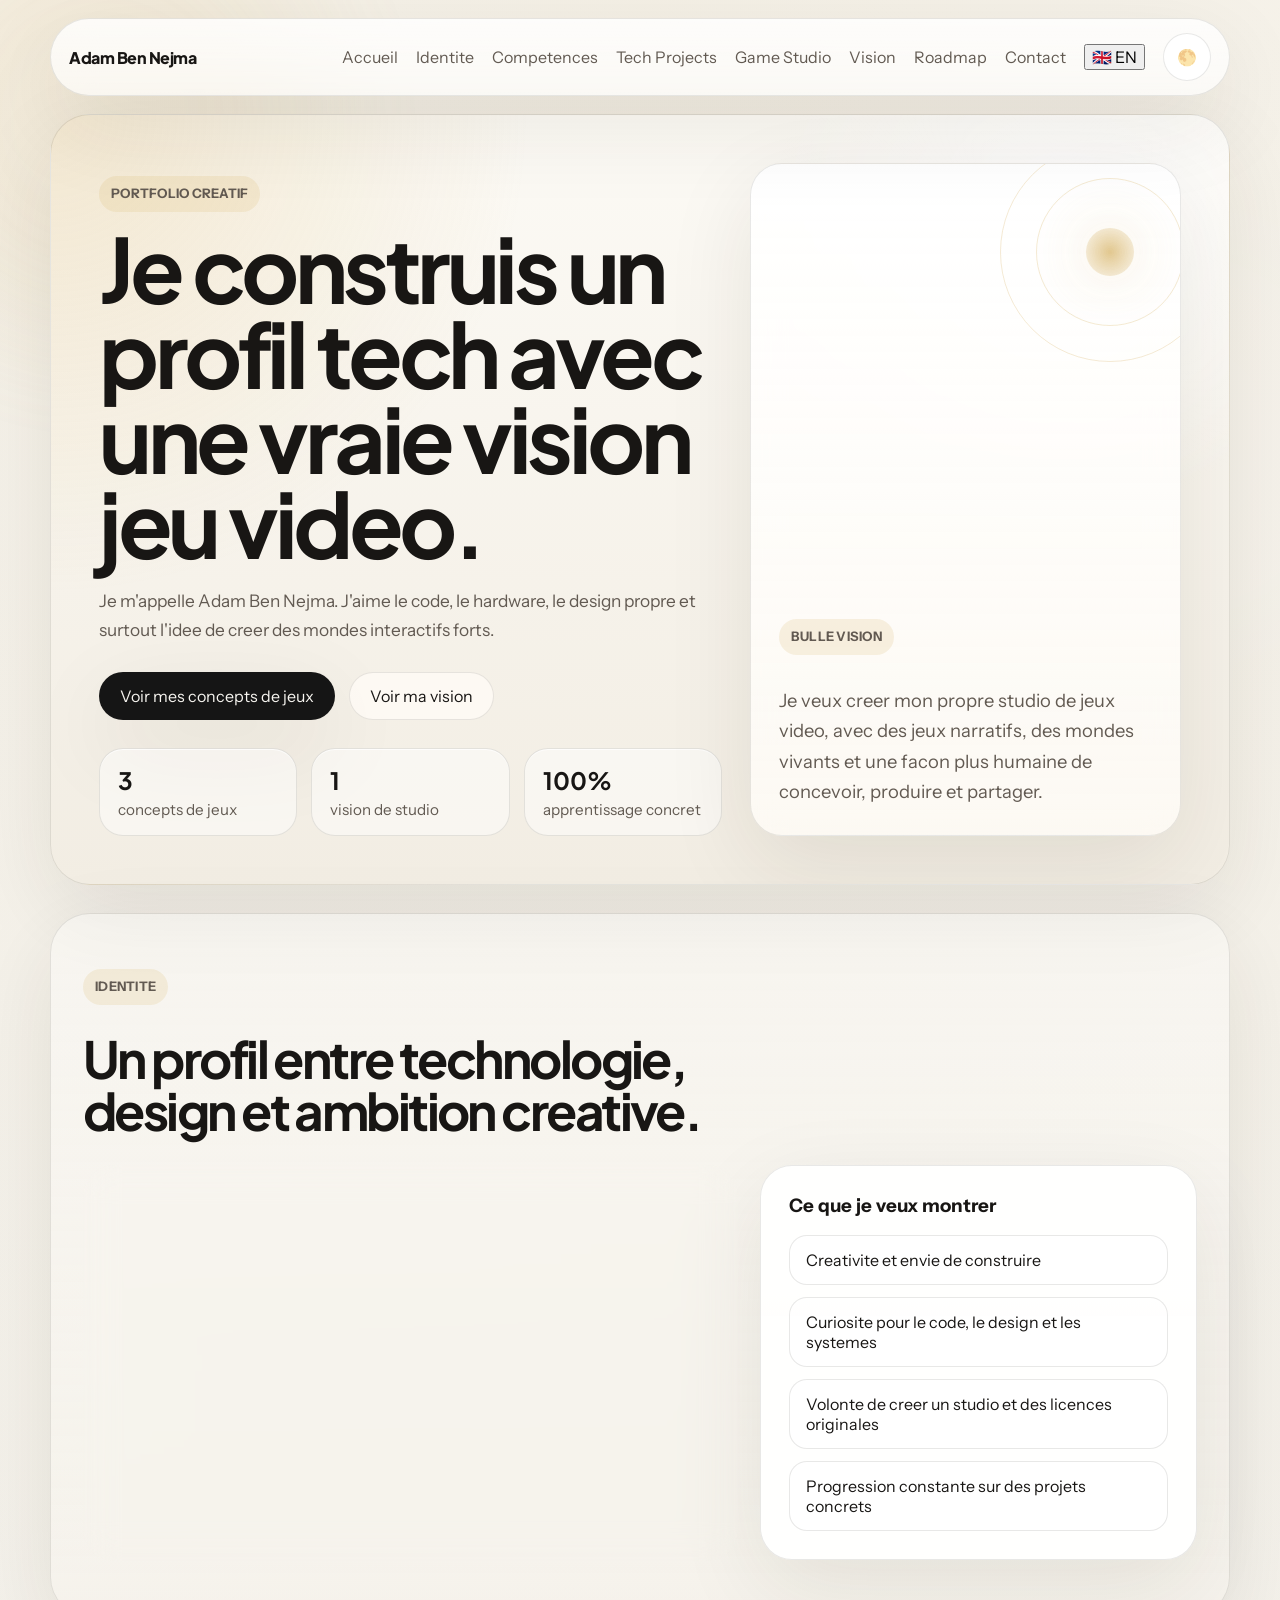
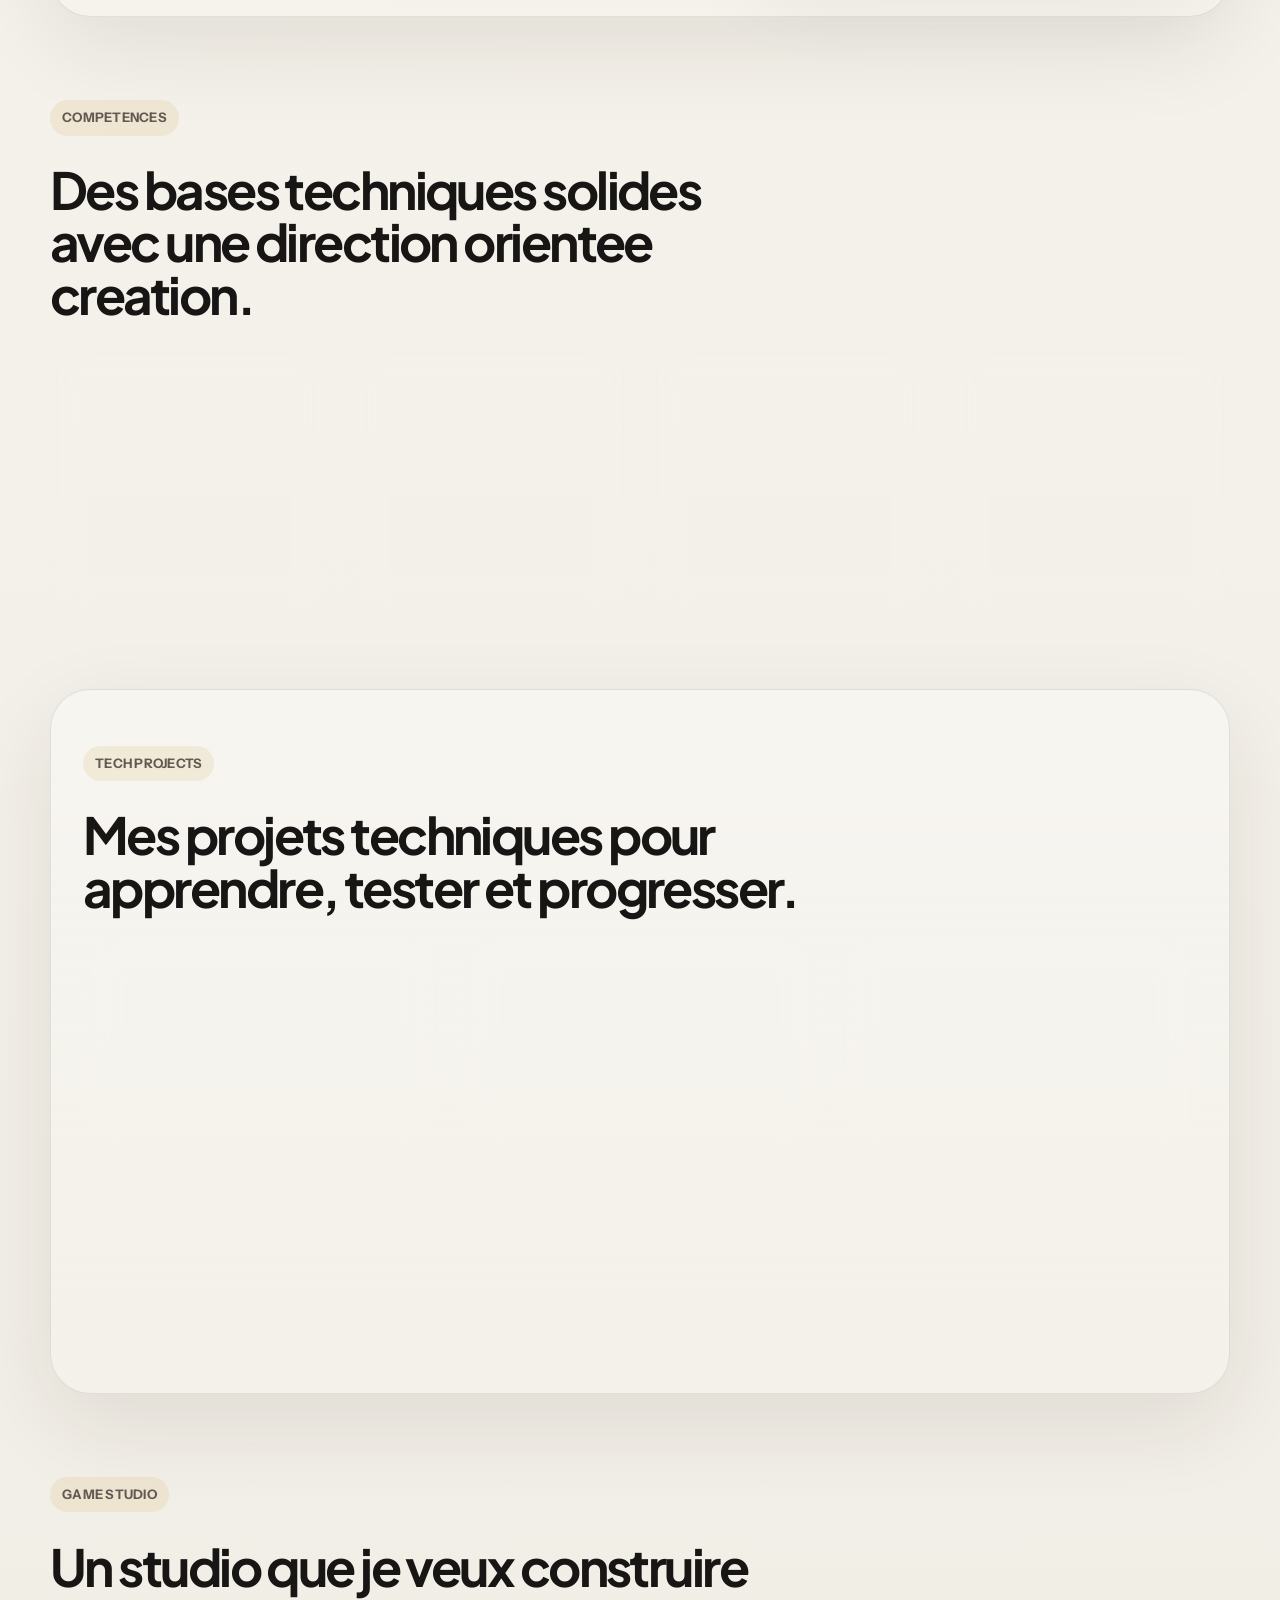
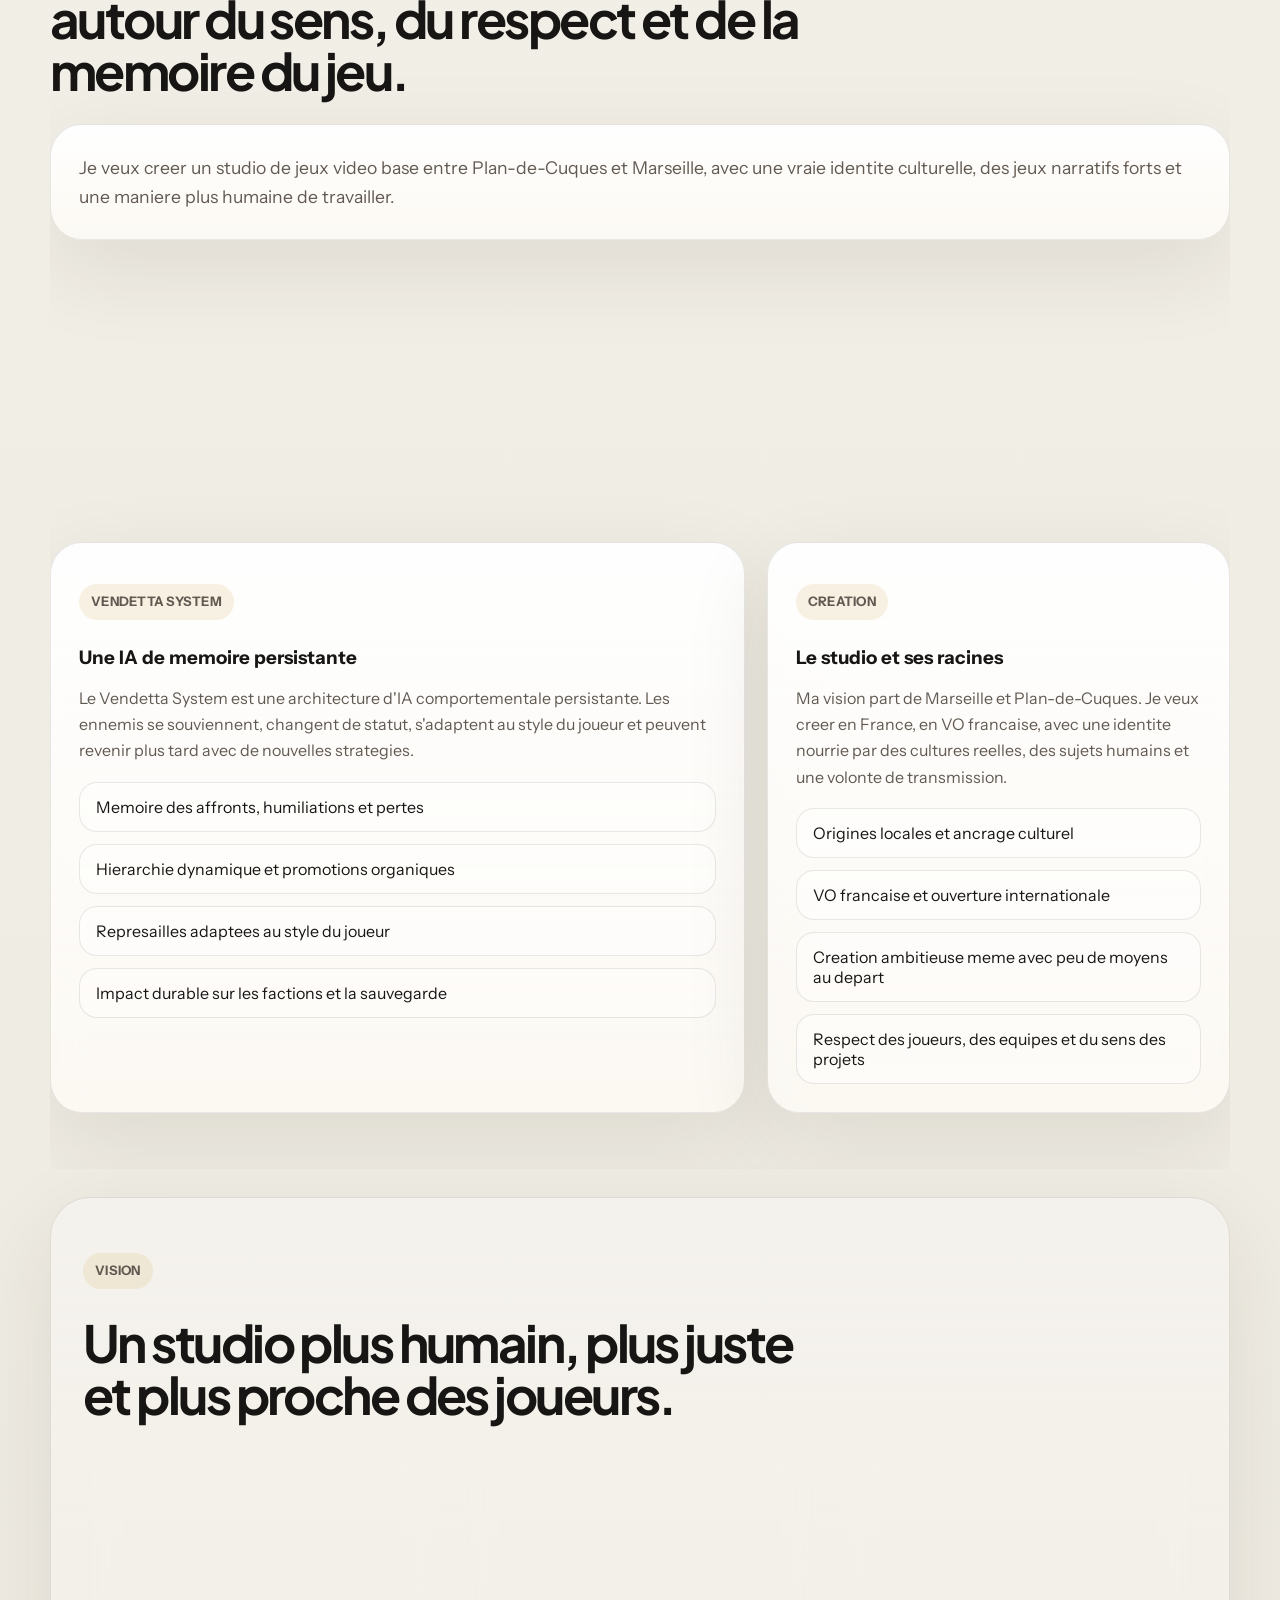
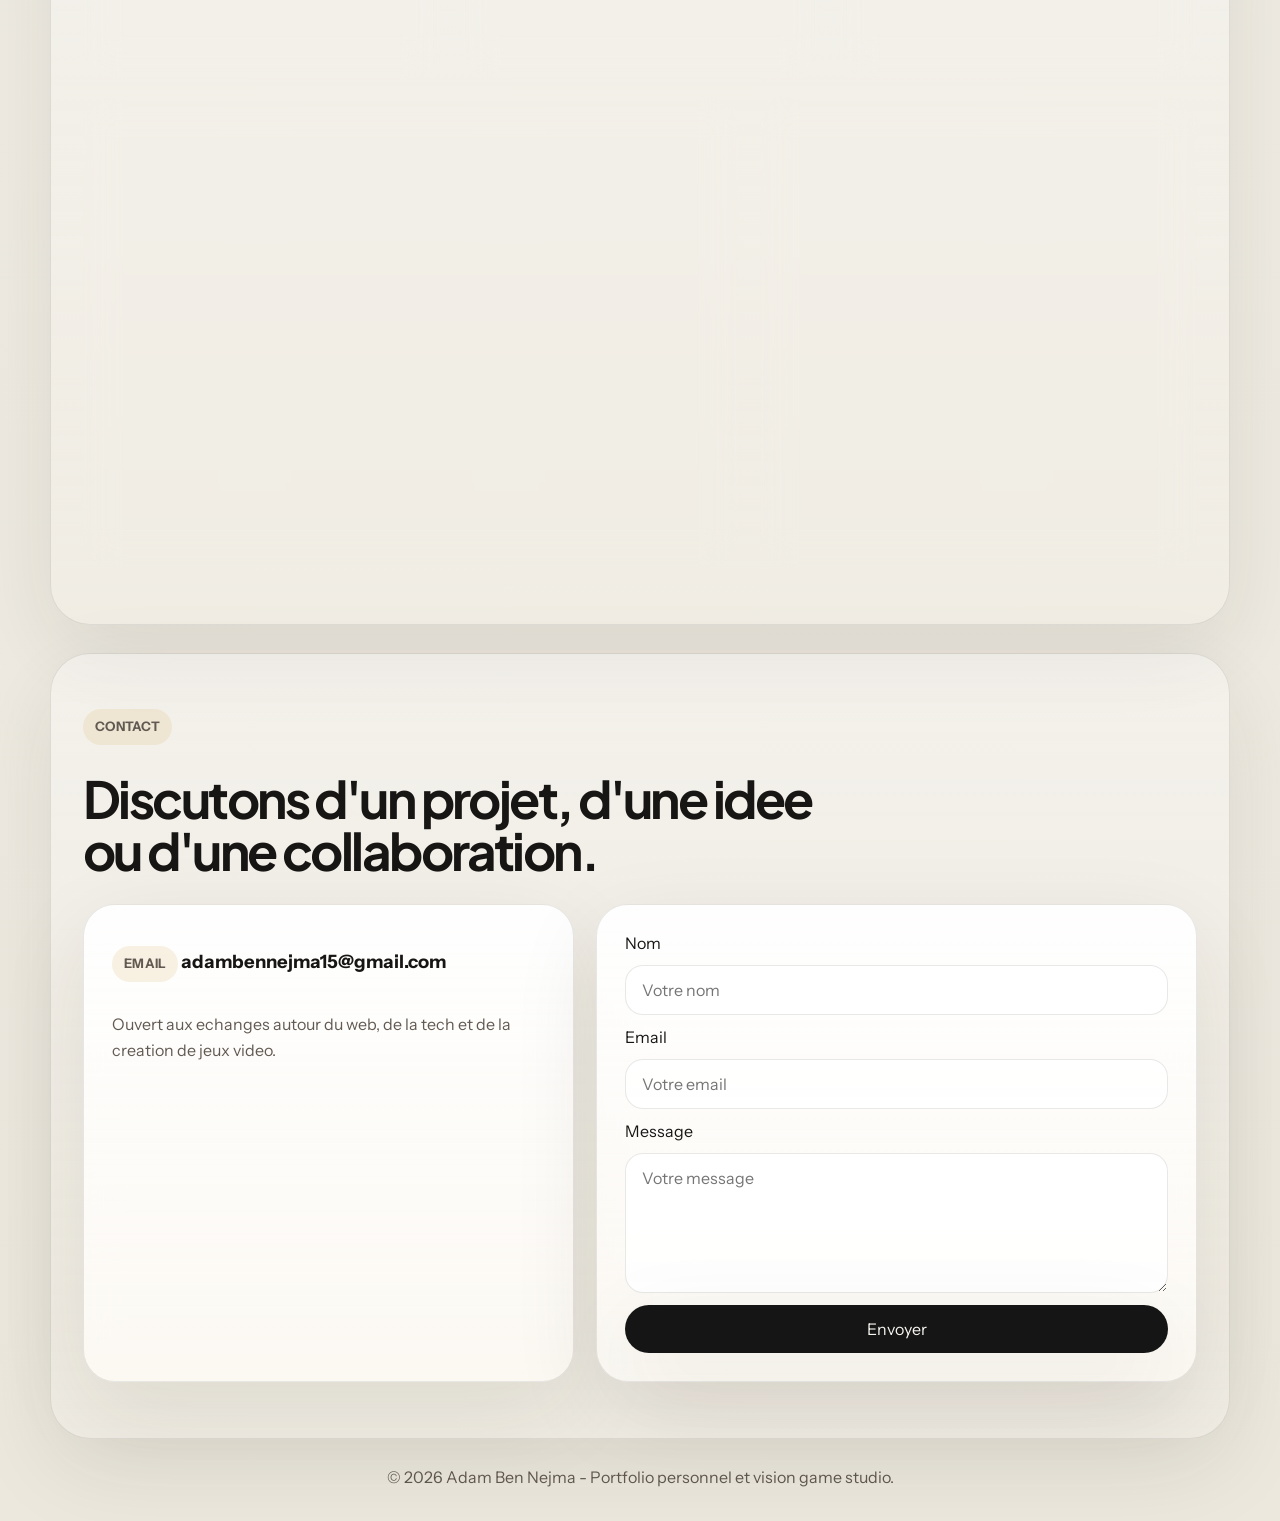
==== index.html @ 28d1e0c8 "Ajoute un switch FR EN complet" ====
<!DOCTYPE html>
<html lang="fr">
<head>
  <meta charset="UTF-8">
  <meta name="viewport" content="width=device-width, initial-scale=1.0">
  <title>Adam Ben Nejma | Portfolio</title>
  <link rel="preconnect" href="https://fonts.googleapis.com">
  <link rel="preconnect" href="https://fonts.gstatic.com" crossorigin>
  <link href="https://fonts.googleapis.com/css2?family=Instrument+Sans:wght@400;500;600;700&family=Plus+Jakarta+Sans:wght@500;700;800&display=swap" rel="stylesheet">
  <link rel="stylesheet" href="style.css">
</head>
<body data-page="index">
  <div class="page-glow page-glow-left"></div>
  <div class="page-glow page-glow-right"></div>
  <div class="bubbles" aria-hidden="true"></div>

  <header class="site-header">
    <nav class="nav">
      <a class="brand" href="#home">Adam Ben Nejma</a>
      <ul class="nav-links">
        <li><a href="#home" data-i18n="nav.home">Accueil</a></li>
        <li><a href="#identity" data-i18n="nav.identity">Identite</a></li>
        <li><a href="#skills" data-i18n="nav.skills">Competences</a></li>
        <li><a href="#tech-projects" data-i18n="nav.tech">Tech Projects</a></li>
        <li><a href="#game-studio" data-i18n="nav.studio">Game Studio</a></li>
        <li><a href="#manifesto" data-i18n="nav.vision">Vision</a></li>
        <li><a href="roadmap.html" data-i18n="nav.roadmap">Roadmap</a></li>
        <li><a href="#contact" data-i18n="nav.contact">Contact</a></li>
        <li><button id="lang-toggle" type="button" aria-label="Switch language">EN</button></li>
        <li><button id="theme-toggle" type="button" aria-label="Basculer le theme">&#127765;</button></li>
      </ul>
    </nav>
  </header>

  <main>
    <section id="home" class="hero section">
      <div class="hero-copy">
        <p class="eyebrow" data-i18n="hero.eyebrow">Portfolio creatif</p>
        <h1 data-i18n="hero.title">Je construis un profil tech avec une vraie vision jeu video.</h1>
        <p class="hero-text" data-i18n="hero.text">
          Je m'appelle Adam Ben Nejma. J'aime le code, le hardware, le design propre et surtout l'idee de creer des mondes interactifs forts.
        </p>

        <div class="hero-actions">
          <a class="button primary" href="#game-studio" data-i18n="hero.cta_games">Voir mes concepts de jeux</a>
          <a class="button secondary" href="#manifesto" data-i18n="hero.cta_vision">Voir ma vision</a>
        </div>

        <div class="hero-metrics">
          <article class="metric-card">
            <strong>3</strong>
            <span data-i18n="hero.metric_games">concepts de jeux</span>
          </article>
          <article class="metric-card">
            <strong>1</strong>
            <span data-i18n="hero.metric_studio">vision de studio</span>
          </article>
          <article class="metric-card">
            <strong>100%</strong>
            <span data-i18n="hero.metric_learning">apprentissage concret</span>
          </article>
        </div>
      </div>

      <aside class="hero-panel glass-card">
        <p class="panel-label" data-i18n="hero.panel_label">Bulle vision</p>
        <p class="panel-quote" data-i18n="hero.panel_text">
          Je veux creer mon propre studio de jeux video, avec des jeux narratifs, des mondes vivants et une facon plus humaine de concevoir, produire et partager.
        </p>

        <div class="hero-orbit">
          <span class="orbit-ring orbit-ring-large"></span>
          <span class="orbit-ring orbit-ring-small"></span>
          <span class="orbit-core"></span>
        </div>
      </aside>
    </section>

    <section id="identity" class="section section-soft">
      <div class="section-heading">
        <p class="eyebrow" data-i18n="identity.eyebrow">Identite</p>
        <h2 data-i18n="identity.title">Un profil entre technologie, design et ambition creative.</h2>
      </div>

      <div class="split-grid">
        <article class="glass-card">
          <p data-i18n="identity.text_1">
            Depuis petit, je m'interesse au hardware, a la programmation et a la maniere dont une bonne idee peut devenir un vrai projet.
          </p>
          <p data-i18n="identity.text_2">
            Mon objectif n'est pas seulement d'apprendre des outils. Je veux construire une vision solide melangeant developpement, esthetique, narration et game design.
          </p>
        </article>

        <article class="traits-card">
          <h3 data-i18n="identity.showcase_title">Ce que je veux montrer</h3>
          <ul class="trait-list">
            <li data-i18n="identity.trait_1">Creativite et envie de construire</li>
            <li data-i18n="identity.trait_2">Curiosite pour le code, le design et les systemes</li>
            <li data-i18n="identity.trait_3">Volonte de creer un studio et des licences originales</li>
            <li data-i18n="identity.trait_4">Progression constante sur des projets concrets</li>
          </ul>
        </article>
      </div>
    </section>

    <section id="skills" class="section">
      <div class="section-heading">
        <p class="eyebrow" data-i18n="skills.eyebrow">Competences</p>
        <h2 data-i18n="skills.title">Des bases techniques solides avec une direction orientee creation.</h2>
      </div>

      <div class="cards cards-4">
        <article class="card reveal">
          <span class="card-tag" data-i18n="skills.tag_code">Code</span>
          <h3 data-i18n="skills.web_title">Developpement web</h3>
          <p data-i18n="skills.web_text">HTML, CSS, JavaScript, interfaces interactives et animations front-end.</p>
          <span class="card-accent"></span>
        </article>

        <article class="card reveal">
          <span class="card-tag" data-i18n="skills.tag_logic">Logic</span>
          <h3 data-i18n="skills.programming_title">Programmation</h3>
          <p data-i18n="skills.programming_text">Python, algorithmique et reflexion structuree pour transformer une idee en systeme.</p>
          <span class="card-accent"></span>
        </article>

        <article class="card reveal">
          <span class="card-tag" data-i18n="skills.tag_design">Design</span>
          <h3 data-i18n="skills.design_title">UI / UX</h3>
          <p data-i18n="skills.design_text">Gout pour les interfaces propres, lisibles, modernes et inspirees d'une finition premium.</p>
          <span class="card-accent"></span>
        </article>

        <article class="card reveal">
          <span class="card-tag" data-i18n="skills.tag_hardware">Hardware</span>
          <h3 data-i18n="skills.hardware_title">PC & optimisation</h3>
          <p data-i18n="skills.hardware_text">Assemblage, configuration, tests et comprehension des composants et performances.</p>
          <span class="card-accent"></span>
        </article>
      </div>
    </section>

    <section id="tech-projects" class="section section-soft">
      <div class="section-heading">
        <p class="eyebrow" data-i18n="tech.eyebrow">Tech Projects</p>
        <h2 data-i18n="tech.title">Mes projets techniques pour apprendre, tester et progresser.</h2>
      </div>

      <div class="cards">
        <article class="card reveal">
          <h3 data-i18n="tech.project_1_title">Portfolio web</h3>
          <p data-i18n="tech.project_1_text">Un site personnel moderne avec navigation fluide, animations et presentation plus premium.</p>
          <span class="card-accent"></span>
        </article>

        <article class="card reveal">
          <h3 data-i18n="tech.project_2_title">PC hardware</h3>
          <p data-i18n="tech.project_2_text">Montage, optimisation et analyse des performances sur des configurations personnelles.</p>
          <span class="card-accent"></span>
        </article>

        <article class="card reveal">
          <h3 data-i18n="tech.project_3_title">App mobile</h3>
          <p data-i18n="tech.project_3_text">Prototype mobile pour experimenter la logique applicative et le design d'interface.</p>
          <span class="card-accent"></span>
        </article>

        <article class="card reveal">
          <h3 data-i18n="tech.project_4_title">Arduino</h3>
          <p data-i18n="tech.project_4_text">Petits systemes automatises, capteurs et experimentation autour de l'electronique.</p>
          <span class="card-accent"></span>
        </article>

        <article class="card reveal">
          <h3 data-i18n="tech.project_5_title">Exploration IA</h3>
          <p data-i18n="tech.project_5_text">Tests de scripts et premieres explorations autour de l'intelligence artificielle.</p>
          <span class="card-accent"></span>
        </article>
      </div>
    </section>

    <section id="game-studio" class="section studio-section">
      <div class="section-heading">
        <p class="eyebrow" data-i18n="studio.eyebrow">Game Studio</p>
        <h2 data-i18n="studio.title">Un studio que je veux construire autour du sens, du respect et de la memoire du jeu.</h2>
      </div>

      <div class="studio-banner glass-card">
        <p class="studio-bubble" data-i18n="studio.bubble">
          Je veux creer un studio de jeux video base entre Plan-de-Cuques et Marseille, avec une vraie identite culturelle, des jeux narratifs forts et une maniere plus humaine de travailler.
        </p>
      </div>

      <div class="cards">
        <article class="card project-card reveal">
          <span class="card-tag" data-i18n="studio.game_1_tag">Jeu 1</span>
          <h3>L'Ordre d'Alamut</h3>
          <p data-i18n="studio.game_1_text">
            Un thriller d'espionnage moderne autour d'un heritage secret. Chaque mission transforme les factions, les alliances et la memoire du monde.
          </p>
          <span class="card-accent"></span>
        </article>

        <article class="card project-card reveal">
          <span class="card-tag" data-i18n="studio.game_2_tag">Jeu 2</span>
          <h3>LAWBREAKER - Padis City</h3>
          <p data-i18n="studio.game_2_text">
            Une ville inspiree de Paris, des quartiers sous tension, et un avocat capable d'utiliser la loi, l'influence et la peur comme armes.
          </p>
          <span class="card-accent"></span>
        </article>

        <article class="card project-card reveal">
          <span class="card-tag" data-i18n="studio.game_3_tag">Jeu 3</span>
          <h3>Vampire's Decree</h3>
          <p data-i18n="studio.game_3_text">
            Un royaume gothique, des vampires, un complot royal et une progression fondee sur la furtivite, le parkour et les choix moraux.
          </p>
          <span class="card-accent"></span>
        </article>
      </div>

      <div class="split-grid studio-details">
        <article class="glass-card reveal">
          <p class="eyebrow" data-i18n="studio.system_eyebrow">Vendetta System</p>
          <h3 data-i18n="studio.system_title">Une IA de memoire persistante</h3>
          <p data-i18n="studio.system_text">
            Le Vendetta System est une architecture d'IA comportementale persistante. Les ennemis se souviennent, changent de statut, s'adaptent au style du joueur et peuvent revenir plus tard avec de nouvelles strategies.
          </p>
          <ul class="trait-list">
            <li data-i18n="studio.system_trait_1">Memoire des affronts, humiliations et pertes</li>
            <li data-i18n="studio.system_trait_2">Hierarchie dynamique et promotions organiques</li>
            <li data-i18n="studio.system_trait_3">Represailles adaptees au style du joueur</li>
            <li data-i18n="studio.system_trait_4">Impact durable sur les factions et la sauvegarde</li>
          </ul>
        </article>

        <article class="glass-card reveal">
          <p class="eyebrow" data-i18n="studio.creation_eyebrow">Creation</p>
          <h3 data-i18n="studio.creation_title">Le studio et ses racines</h3>
          <p data-i18n="studio.creation_text">
            Ma vision part de Marseille et Plan-de-Cuques. Je veux creer en France, en VO francaise, avec une identite nourrie par des cultures reelles, des sujets humains et une volonte de transmission.
          </p>
          <ul class="trait-list">
            <li data-i18n="studio.creation_trait_1">Origines locales et ancrage culturel</li>
            <li data-i18n="studio.creation_trait_2">VO francaise et ouverture internationale</li>
            <li data-i18n="studio.creation_trait_3">Creation ambitieuse meme avec peu de moyens au depart</li>
            <li data-i18n="studio.creation_trait_4">Respect des joueurs, des equipes et du sens des projets</li>
          </ul>
        </article>
      </div>
    </section>

    <section id="manifesto" class="section section-soft">
      <div class="section-heading">
        <p class="eyebrow" data-i18n="vision.eyebrow">Vision</p>
        <h2 data-i18n="vision.title">Un studio plus humain, plus juste et plus proche des joueurs.</h2>
      </div>

      <div class="cards">
        <article class="card reveal">
          <h3 data-i18n="vision.card_1_title">Le studio</h3>
          <p data-i18n="vision.card_1_text">
            Je veux construire un studio de developpement qui defend des jeux ambitieux, culturels et accessibles, sans suivre les abus habituels de l'industrie.
          </p>
          <span class="card-accent"></span>
        </article>

        <article class="card reveal">
          <h3 data-i18n="vision.card_2_title">Les employes</h3>
          <p data-i18n="vision.card_2_text">
            Mon objectif est de creer un cadre de travail plus humain : respect, egalite, sante, soutien concret, transmission et meilleures conditions de vie.
          </p>
          <span class="card-accent"></span>
        </article>

        <article class="card reveal">
          <h3 data-i18n="vision.card_3_title">Les joueurs</h3>
          <p data-i18n="vision.card_3_text">
            Je veux proposer des jeux honnetes, des prix plus accessibles, des editions physiques avec du vrai contenu et une relation basee sur la confiance.
          </p>
          <span class="card-accent"></span>
        </article>
      </div>

      <div class="split-grid studio-details">
        <article class="glass-card reveal">
          <p class="eyebrow" data-i18n="vision.manifesto_eyebrow">Manifeste</p>
          <h3 data-i18n="vision.manifesto_title">Ma vision du studio</h3>
          <p data-i18n="vision.manifesto_text">
            Je veux prouver qu'un studio peut etre ambitieux sans devenir froid. Les jeux doivent avoir une ame, les employes doivent etre respectes, et les joueurs ne doivent pas etre traites comme de simples portefeuilles.
          </p>
        </article>

        <article class="glass-card reveal">
          <p class="eyebrow" data-i18n="vision.values_eyebrow">Valeurs</p>
          <h3 data-i18n="vision.values_title">Ce que je veux defendre</h3>
          <ul class="trait-list">
            <li data-i18n="vision.value_1">Accessibilite, respect et prix plus justes</li>
            <li data-i18n="vision.value_2">Culture, identite et sujets qui comptent vraiment</li>
            <li data-i18n="vision.value_3">Transmission vers les jeunes et nouveaux createurs</li>
            <li data-i18n="vision.value_4">Un studio ou l'humain compte autant que le resultat</li>
          </ul>
        </article>
      </div>
    </section>

    <section id="contact" class="section section-soft">
      <div class="section-heading">
        <p class="eyebrow" data-i18n="contact.eyebrow">Contact</p>
        <h2 data-i18n="contact.title">Discutons d'un projet, d'une idee ou d'une collaboration.</h2>
      </div>

      <div class="contact-layout">
        <article class="glass-card contact-card">
          <p class="contact-label">Email</p>
          <a class="contact-link" href="mailto:adambennejma15@gmail.com">adambennejma15@gmail.com</a>
          <p class="contact-note" data-i18n="contact.note">
            Ouvert aux echanges autour du web, de la tech et de la creation de jeux video.
          </p>
        </article>

        <form class="contact-form glass-card" action="mailto:adambennejma15@gmail.com" method="post" enctype="text/plain">
          <label for="name" data-i18n="contact.name_label">Nom</label>
          <input id="name" name="Nom" type="text" placeholder="Votre nom" data-i18n-placeholder="contact.name_placeholder" required>

          <label for="email" data-i18n="contact.email_label">Email</label>
          <input id="email" name="Email" type="email" placeholder="Votre email" data-i18n-placeholder="contact.email_placeholder" required>

          <label for="message" data-i18n="contact.message_label">Message</label>
          <textarea id="message" name="Message" placeholder="Votre message" data-i18n-placeholder="contact.message_placeholder" required></textarea>

          <button class="button primary" type="submit" data-i18n="contact.send">Envoyer</button>
        </form>
      </div>
    </section>
  </main>

  <footer class="site-footer">
    <p data-i18n="footer.text">&copy; 2026 Adam Ben Nejma - Portfolio personnel et vision game studio.</p>
  </footer>

  <script src="script.js"></script>
</body>
</html>
---- style.css ----
:root {
  --bg: #f7f5f0;
  --bg-soft: #ece8de;
  --surface: rgba(255, 252, 247, 0.78);
  --surface-strong: rgba(255, 255, 255, 0.94);
  --text: #181614;
  --muted: #625a52;
  --line: rgba(37, 31, 27, 0.1);
  --shadow: 0 28px 90px rgba(45, 31, 12, 0.09);
  --shadow-hover: 0 34px 120px rgba(45, 31, 12, 0.16);
  --primary: #151515;
  --accent: #d8b56a;
  --accent-strong: #c08d2a;
  --hero-gradient: radial-gradient(circle at top left, rgba(216, 181, 106, 0.26), transparent 34%),
    radial-gradient(circle at 86% 14%, rgba(255, 255, 255, 0.9), transparent 24%),
    linear-gradient(180deg, #fcfaf5 0%, #f2ede3 100%);
}

body.dark {
  --bg: #0c0c0e;
  --bg-soft: #151519;
  --surface: rgba(22, 22, 26, 0.8);
  --surface-strong: rgba(27, 27, 31, 0.92);
  --text: #f7f3eb;
  --muted: #b0a79b;
  --line: rgba(255, 244, 227, 0.08);
  --shadow: 0 28px 90px rgba(0, 0, 0, 0.4);
  --shadow-hover: 0 34px 120px rgba(0, 0, 0, 0.52);
  --primary: #f7f3eb;
  --accent: #e1bf78;
  --accent-strong: #f3d39a;
  --hero-gradient: radial-gradient(circle at top left, rgba(225, 191, 120, 0.16), transparent 34%),
    radial-gradient(circle at 85% 14%, rgba(114, 114, 130, 0.14), transparent 24%),
    linear-gradient(180deg, #121214 0%, #19191d 100%);
}

* {
  box-sizing: border-box;
}

html {
  scroll-behavior: smooth;
}

body {
  margin: 0;
  font-family: "Instrument Sans", "Segoe UI", sans-serif;
  color: var(--text);
  background:
    radial-gradient(circle at top, rgba(216, 181, 106, 0.08), transparent 30%),
    linear-gradient(180deg, var(--bg) 0%, var(--bg-soft) 100%);
  transition: background 0.35s ease, color 0.35s ease;
  overflow-x: hidden;
}

a {
  color: inherit;
  text-decoration: none;
}

button,
input,
textarea {
  font: inherit;
}

.site-header {
  position: sticky;
  top: 0;
  z-index: 20;
  padding: 18px 24px;
}

.nav {
  max-width: 1180px;
  margin: 0 auto;
  display: flex;
  align-items: center;
  justify-content: space-between;
  gap: 20px;
  padding: 14px 18px;
  background: linear-gradient(180deg, rgba(255, 255, 255, 0.82), rgba(255, 255, 255, 0.62));
  border: 1px solid var(--line);
  border-radius: 999px;
  backdrop-filter: blur(20px);
  box-shadow: var(--shadow);
}

body.dark .nav {
  background: linear-gradient(180deg, rgba(28, 28, 32, 0.86), rgba(18, 18, 22, 0.72));
}

.brand {
  font-family: "Plus Jakarta Sans", sans-serif;
  font-weight: 800;
  letter-spacing: -0.03em;
}

.nav-links {
  display: flex;
  align-items: center;
  gap: 18px;
  list-style: none;
  margin: 0;
  padding: 0;
  flex-wrap: wrap;
  justify-content: flex-end;
}

.nav-links a,
#theme-toggle {
  color: var(--muted);
  transition: color 0.25s ease, transform 0.25s ease, background 0.25s ease;
}

.nav-links a:hover,
#theme-toggle:hover {
  color: var(--text);
  transform: translateY(-1px);
}

#theme-toggle {
  border: 1px solid var(--line);
  background: var(--surface-strong);
  color: var(--text);
  width: 48px;
  height: 48px;
  padding: 0;
  border-radius: 999px;
  cursor: pointer;
  display: inline-flex;
  align-items: center;
  justify-content: center;
  box-shadow: inset 0 1px 0 rgba(255, 255, 255, 0.7);
}

main,
.roadmap-main {
  width: min(1180px, calc(100% - 32px));
  margin: 0 auto;
  position: relative;
  z-index: 1;
}

.section,
.timeline-section,
.vision-panel {
  margin-bottom: 28px;
}

.section {
  padding: 42px 0 56px;
}

.hero {
  min-height: calc(100vh - 130px);
  display: grid;
  grid-template-columns: 1.3fr 0.9fr;
  gap: 28px;
  align-items: center;
  background: var(--hero-gradient);
  border: 1px solid var(--line);
  border-radius: 40px;
  padding: 48px;
  box-shadow: var(--shadow);
  overflow: hidden;
}

.hero-copy h1,
.section-heading h2,
.timeline-item h2 {
  font-family: "Plus Jakarta Sans", sans-serif;
  letter-spacing: -0.05em;
}

.hero-copy h1 {
  margin: 0;
  font-size: clamp(2.8rem, 7vw, 5.6rem);
  line-height: 0.95;
  max-width: 10ch;
}

.hero-text,
.panel-quote,
.section p,
.card p,
.timeline-item p,
.contact-note {
  color: var(--muted);
  line-height: 1.65;
}

.hero-text {
  max-width: 56ch;
  margin-top: 22px;
  font-size: 1.08rem;
}

.hero-actions {
  display: flex;
  flex-wrap: wrap;
  gap: 14px;
  margin-top: 28px;
}

.button {
  display: inline-flex;
  align-items: center;
  justify-content: center;
  min-height: 48px;
  padding: 0 20px;
  border-radius: 999px;
  border: 1px solid transparent;
  transition: transform 0.25s ease, box-shadow 0.25s ease, background 0.25s ease;
}

.button:hover {
  transform: translateY(-2px);
}

.button.primary {
  background: var(--primary);
  color: var(--bg);
  box-shadow: var(--shadow);
}

.button.secondary {
  background: var(--surface);
  color: var(--text);
  border-color: var(--line);
}

.glass-card,
.card,
.timeline-item,
.vision-panel {
  background: linear-gradient(180deg, var(--surface-strong), var(--surface));
  border: 1px solid var(--line);
  backdrop-filter: blur(16px);
  box-shadow: var(--shadow);
}

.glass-card {
  border-radius: 32px;
  padding: 28px;
}

.hero-panel {
  align-self: stretch;
  display: flex;
  flex-direction: column;
  justify-content: flex-end;
  position: relative;
  overflow: hidden;
}

.panel-label,
.eyebrow,
.card-tag,
.timeline-step,
.contact-label {
  display: inline-flex;
  width: fit-content;
  padding: 7px 12px;
  border-radius: 999px;
  background: rgba(216, 181, 106, 0.18);
  color: var(--text);
  font-size: 0.82rem;
  font-weight: 700;
  letter-spacing: 0.02em;
  text-transform: uppercase;
}

.panel-quote {
  font-size: 1.15rem;
  margin: 18px 0 0;
}

.section-soft {
  background: linear-gradient(180deg, rgba(255, 255, 255, 0.34), rgba(255, 251, 245, 0.18));
  border: 1px solid var(--line);
  border-radius: 40px;
  padding: 42px 32px 56px;
  box-shadow: var(--shadow);
}

body.dark .section-soft {
  background: linear-gradient(180deg, rgba(255, 255, 255, 0.03), rgba(255, 255, 255, 0.02));
}

.section-heading {
  max-width: 760px;
  margin-bottom: 28px;
}

.section-heading h2 {
  margin: 14px 0 0;
  font-size: clamp(2rem, 4vw, 3.4rem);
  line-height: 1.02;
}

.split-grid {
  display: grid;
  grid-template-columns: 1.2fr 0.8fr;
  gap: 22px;
}

.traits-card {
  padding: 28px;
  border-radius: 32px;
  background: var(--surface-strong);
  border: 1px solid var(--line);
  box-shadow: var(--shadow);
}

.traits-card h3 {
  margin-top: 0;
}

.trait-list {
  list-style: none;
  padding: 0;
  margin: 18px 0 0;
  display: grid;
  gap: 12px;
}

.trait-list li {
  padding: 14px 16px;
  border-radius: 18px;
  background: rgba(255, 255, 255, 0.42);
  border: 1px solid var(--line);
}

body.dark .trait-list li {
  background: rgba(255, 255, 255, 0.03);
}

.cards {
  display: grid;
  grid-template-columns: repeat(3, minmax(0, 1fr));
  gap: 20px;
}

.cards-4 {
  grid-template-columns: repeat(4, minmax(0, 1fr));
}

.card {
  padding: 24px;
  border-radius: 30px;
  transform: translateY(24px);
  opacity: 0;
  transition: transform 0.6s ease, opacity 0.6s ease, box-shadow 0.35s ease;
  position: relative;
  overflow: hidden;
}

.card h3 {
  margin: 16px 0 10px;
  font-size: 1.25rem;
}

.card.visible,
.timeline-item.visible,
.vision-panel.visible {
  opacity: 1;
  transform: translateY(0);
}

.card:hover,
.timeline-item:hover,
.vision-panel:hover,
.glass-card:hover {
  box-shadow: var(--shadow-hover);
  transform: translateY(-4px);
}

.studio-section {
  position: relative;
  overflow: hidden;
}

.studio-banner {
  margin-bottom: 22px;
}

.studio-bubble {
  margin: 0;
  font-size: 1.1rem;
}

.project-card {
  min-height: 240px;
}

.hero-metrics {
  display: grid;
  grid-template-columns: repeat(3, minmax(0, 1fr));
  gap: 14px;
  margin-top: 28px;
}

.metric-card {
  padding: 16px 18px;
  border-radius: 24px;
  background: rgba(255, 255, 255, 0.48);
  border: 1px solid var(--line);
  box-shadow: inset 0 1px 0 rgba(255, 255, 255, 0.75);
}

body.dark .metric-card {
  background: rgba(255, 255, 255, 0.03);
  box-shadow: inset 0 1px 0 rgba(255, 255, 255, 0.04);
}

.metric-card strong {
  display: block;
  font-family: "Plus Jakarta Sans", sans-serif;
  font-size: 1.5rem;
  margin-bottom: 4px;
}

.metric-card span {
  color: var(--muted);
  font-size: 0.95rem;
}

.hero-orbit {
  position: absolute;
  right: -40px;
  top: -22px;
  width: 220px;
  height: 220px;
  opacity: 0.88;
}

.orbit-ring {
  position: absolute;
  border-radius: 50%;
  border: 1px solid rgba(216, 181, 106, 0.32);
}

.orbit-ring-large {
  inset: 0;
}

.orbit-ring-small {
  inset: 36px;
}

.orbit-core {
  position: absolute;
  inset: 86px;
  border-radius: 50%;
  background: radial-gradient(circle, rgba(216, 181, 106, 0.85), rgba(216, 181, 106, 0.14));
  box-shadow: 0 0 60px rgba(216, 181, 106, 0.34);
}

.card-accent {
  position: absolute;
  right: -18px;
  top: -22px;
  width: 120px;
  height: 120px;
  border-radius: 50%;
  background: radial-gradient(circle, rgba(216, 181, 106, 0.2), transparent 70%);
}

.contact-layout {
  display: grid;
  grid-template-columns: 0.9fr 1.1fr;
  gap: 22px;
  align-items: start;
}

.contact-card {
  min-height: 100%;
}

.contact-link {
  display: inline-block;
  margin-top: 14px;
  font-size: 1.15rem;
  font-weight: 700;
}

.contact-form {
  display: grid;
  gap: 12px;
}

.contact-form input,
.contact-form textarea {
  width: 100%;
  border: 1px solid var(--line);
  border-radius: 18px;
  padding: 14px 16px;
  background: var(--surface-strong);
  color: var(--text);
  outline: none;
  box-shadow: inset 0 1px 0 rgba(255, 255, 255, 0.75);
}

.contact-form textarea {
  min-height: 140px;
  resize: vertical;
}

.site-footer {
  width: min(1180px, calc(100% - 32px));
  margin: 0 auto 34px;
  color: var(--muted);
  text-align: center;
}

.timeline-section {
  display: grid;
  grid-template-columns: repeat(2, minmax(0, 1fr));
  gap: 20px;
}

.timeline-item,
.vision-panel {
  border-radius: 32px;
  padding: 28px;
  transform: translateY(24px);
  opacity: 0;
  transition: transform 0.6s ease, opacity 0.6s ease, box-shadow 0.35s ease;
}

.roadmap-hero {
  min-height: 52vh;
}

.page-glow {
  position: fixed;
  inset: auto;
  width: 440px;
  height: 440px;
  border-radius: 50%;
  filter: blur(60px);
  opacity: 0.42;
  pointer-events: none;
  z-index: 0;
}

.page-glow-left {
  top: -100px;
  left: -120px;
  background: rgba(216, 181, 106, 0.28);
}

.page-glow-right {
  right: -110px;
  top: 24%;
  background: rgba(255, 255, 255, 0.3);
}

.bubbles {
  position: fixed;
  inset: 0;
  pointer-events: none;
  z-index: 0;
  overflow: hidden;
}

.bubble {
  position: absolute;
  bottom: -120px;
  border-radius: 50%;
  background: radial-gradient(circle at 30% 30%, rgba(255, 255, 255, 0.65), rgba(216, 181, 106, 0.12));
  border: 1px solid rgba(255, 255, 255, 0.32);
  animation: floatBubble linear infinite;
}

@keyframes floatBubble {
  from {
    transform: translate3d(0, 0, 0) scale(0.9);
  }
  to {
    transform: translate3d(0, -120vh, 0) scale(1.1);
  }
}

@media (max-width: 1080px) {
  .hero,
  .split-grid,
  .contact-layout,
  .timeline-section,
  .cards,
  .cards-4 {
    grid-template-columns: 1fr 1fr;
  }

  .hero-metrics {
    grid-template-columns: 1fr;
  }

  .hero-copy h1 {
    max-width: 12ch;
  }
}

@media (max-width: 820px) {
  .site-header {
    padding: 12px 14px;
  }

  .nav {
    border-radius: 28px;
    align-items: flex-start;
  }

  .nav,
  .hero,
  .split-grid,
  .cards,
  .cards-4,
  .contact-layout,
  .timeline-section {
    grid-template-columns: 1fr;
  }

  .nav {
    display: block;
  }

  .brand {
    display: inline-block;
    margin-bottom: 12px;
  }

  .nav-links {
    justify-content: flex-start;
    gap: 12px;
  }

  .hero,
  .section-soft {
    padding: 30px 22px 36px;
    border-radius: 28px;
  }

  .hero {
    min-height: auto;
  }

  .hero-copy h1 {
    max-width: none;
    font-size: clamp(2.4rem, 12vw, 4rem);
  }

  .section {
    padding: 24px 0 34px;
  }

  .hero-orbit {
    right: -70px;
    width: 180px;
    height: 180px;
  }
}
.studio-details {
  margin-top: 22px;
}

.studio-details h3 {
  margin-top: 10px;
  margin-bottom: 12px;
}

.studio-details p {
  margin-bottom: 16px;
}
.form-status {
  margin-top: 12px;
  color: var(--muted);
  min-height: 24px;
}
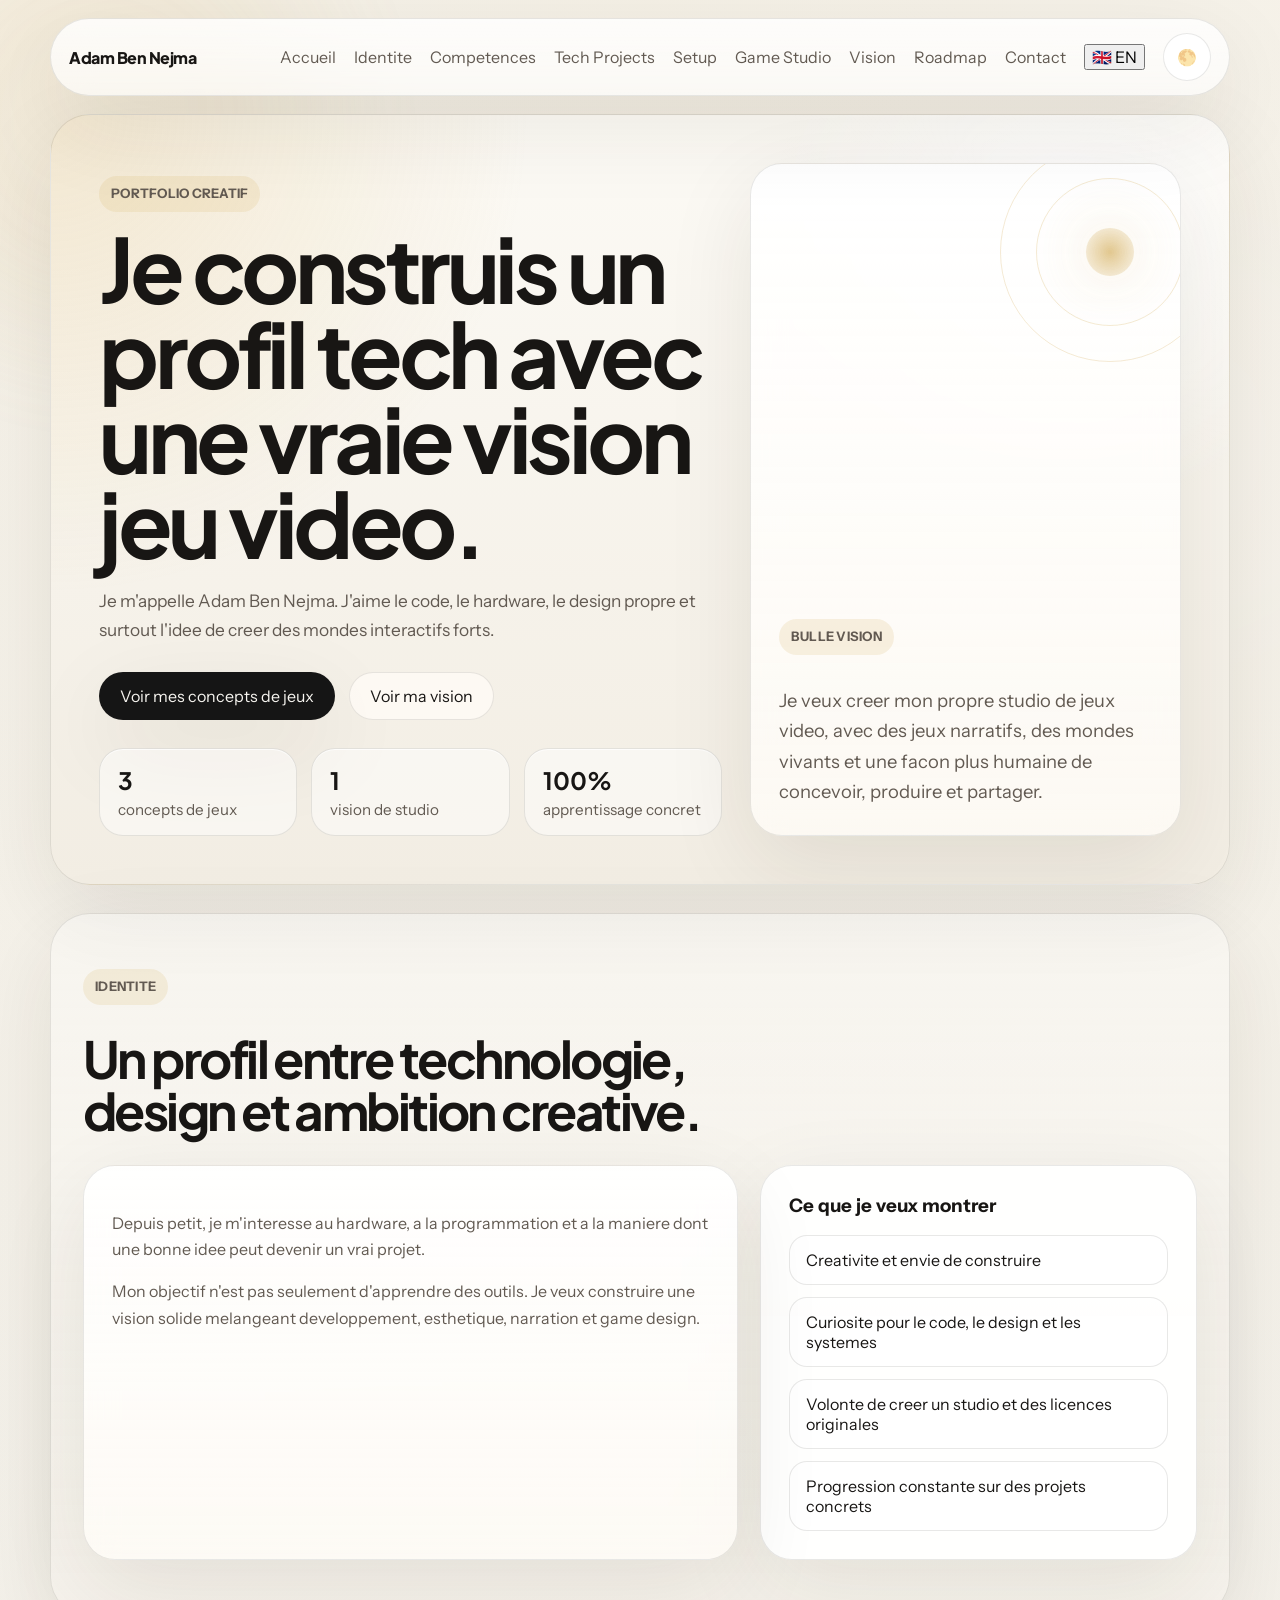
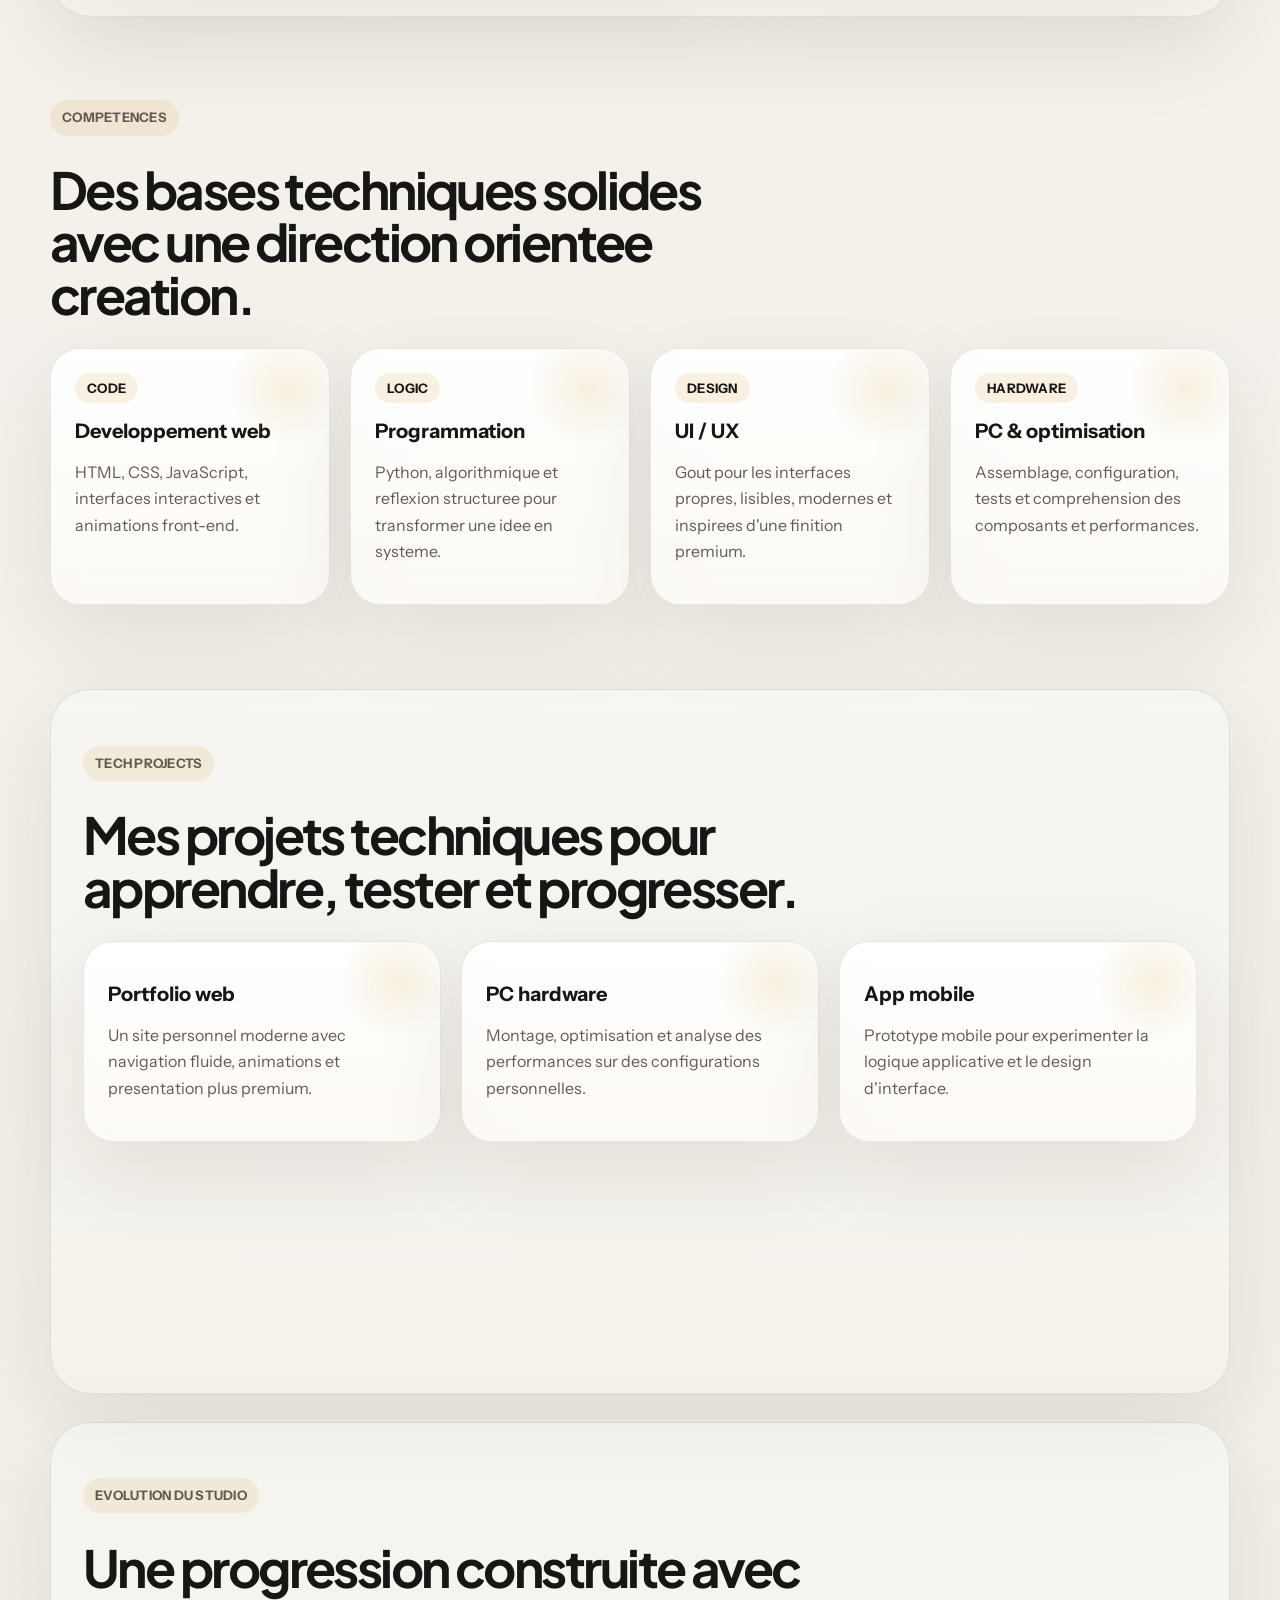
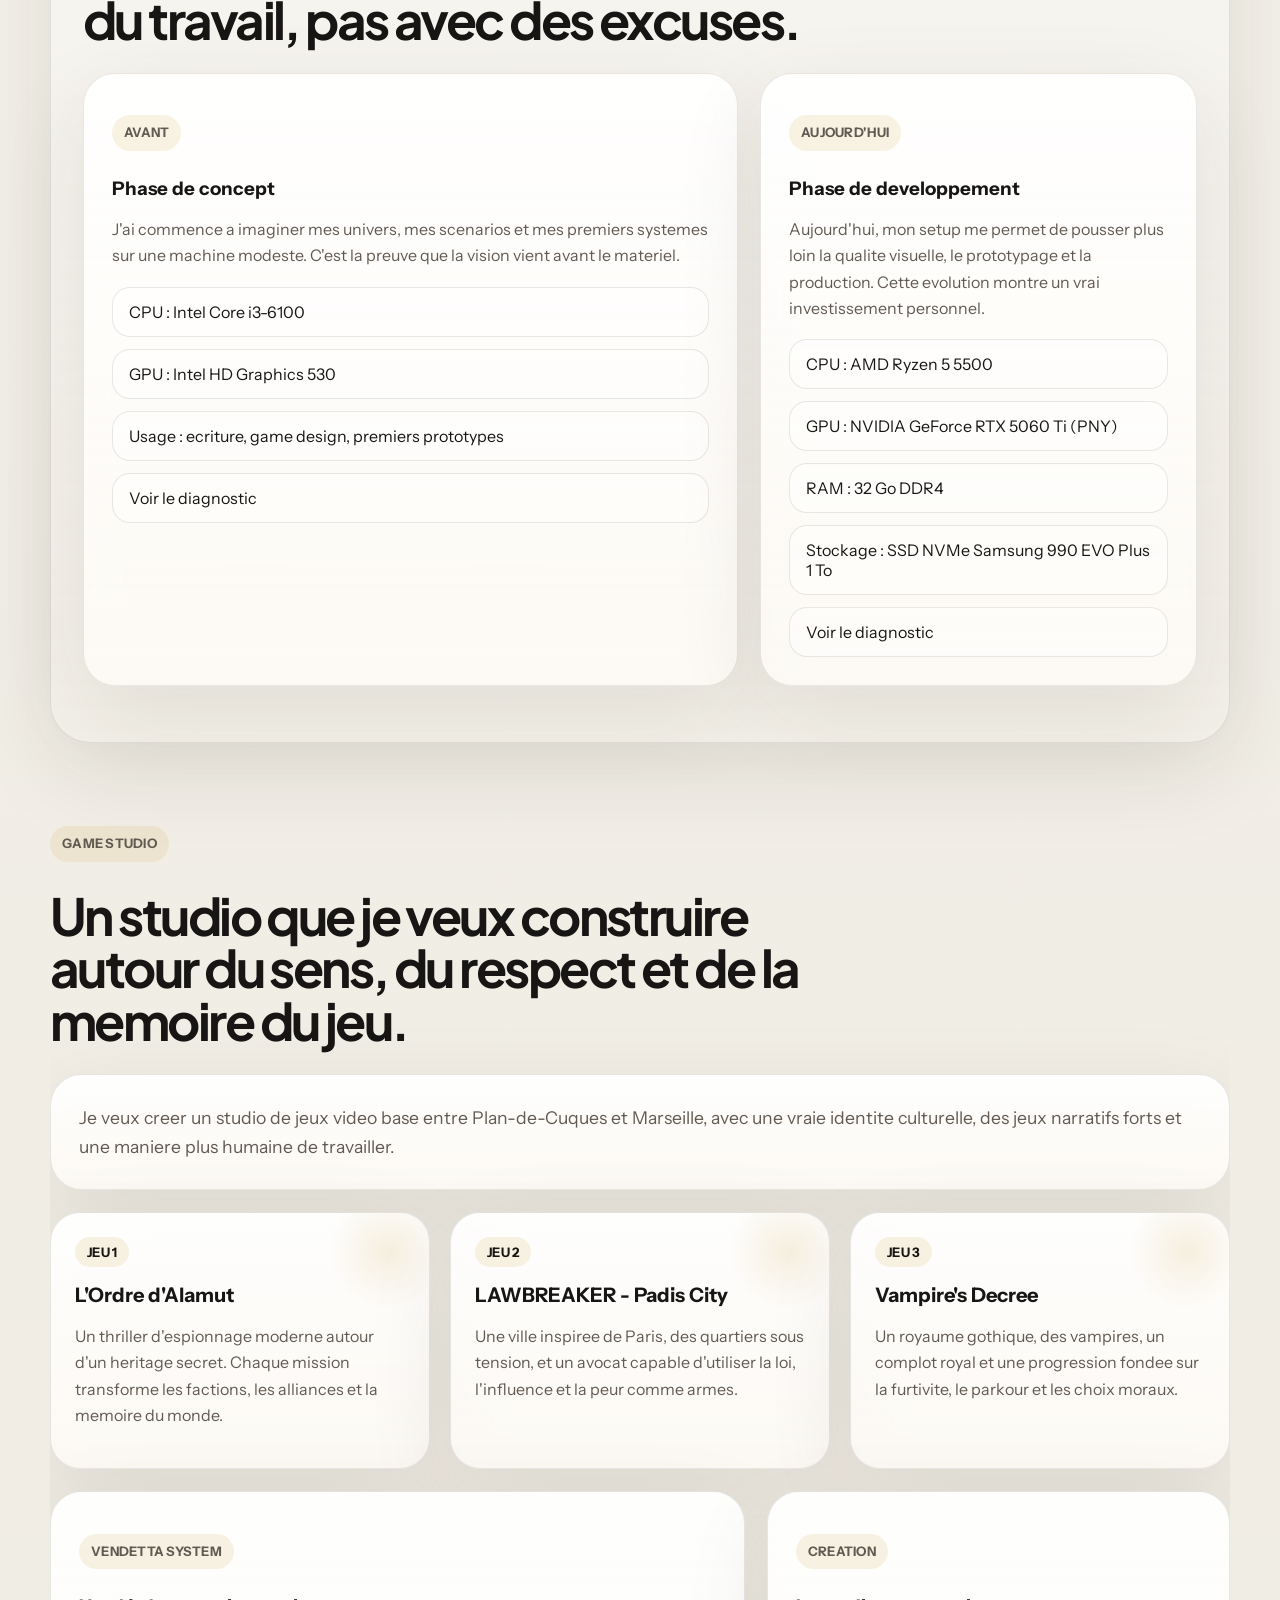
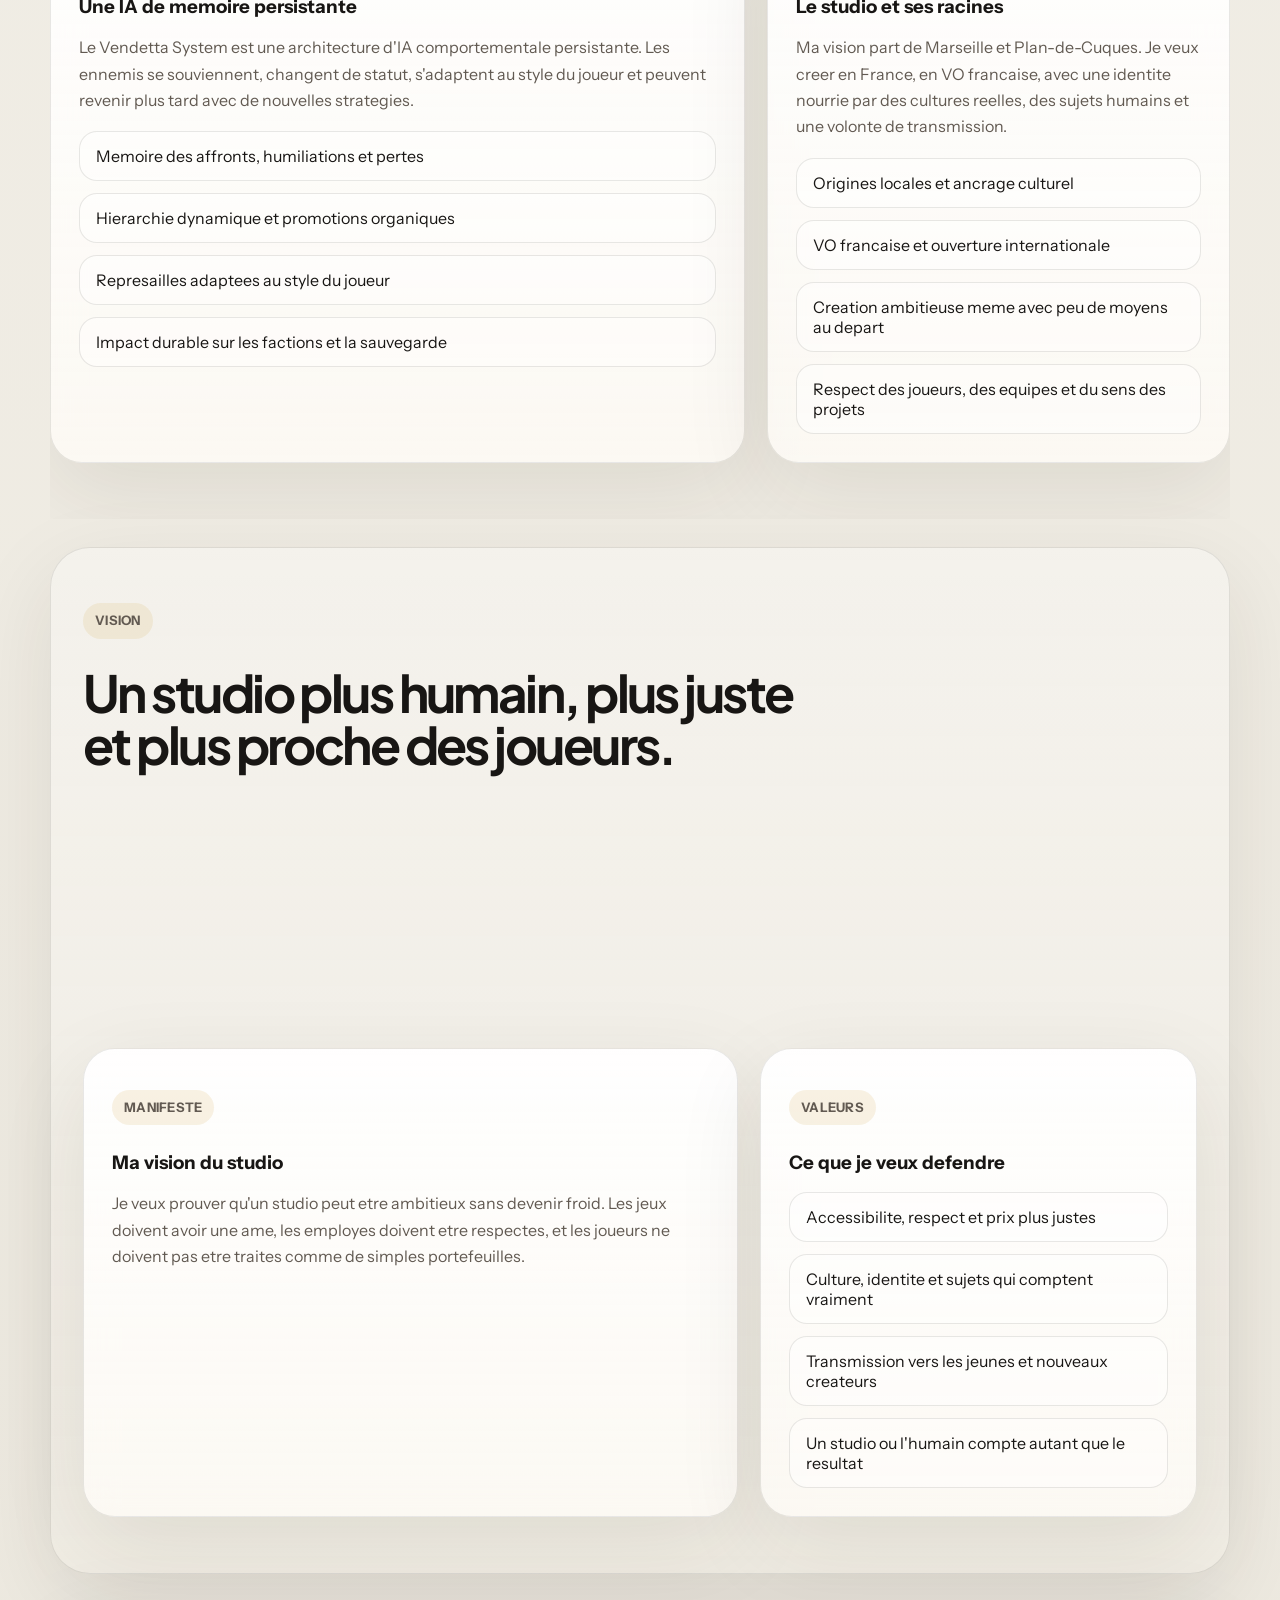
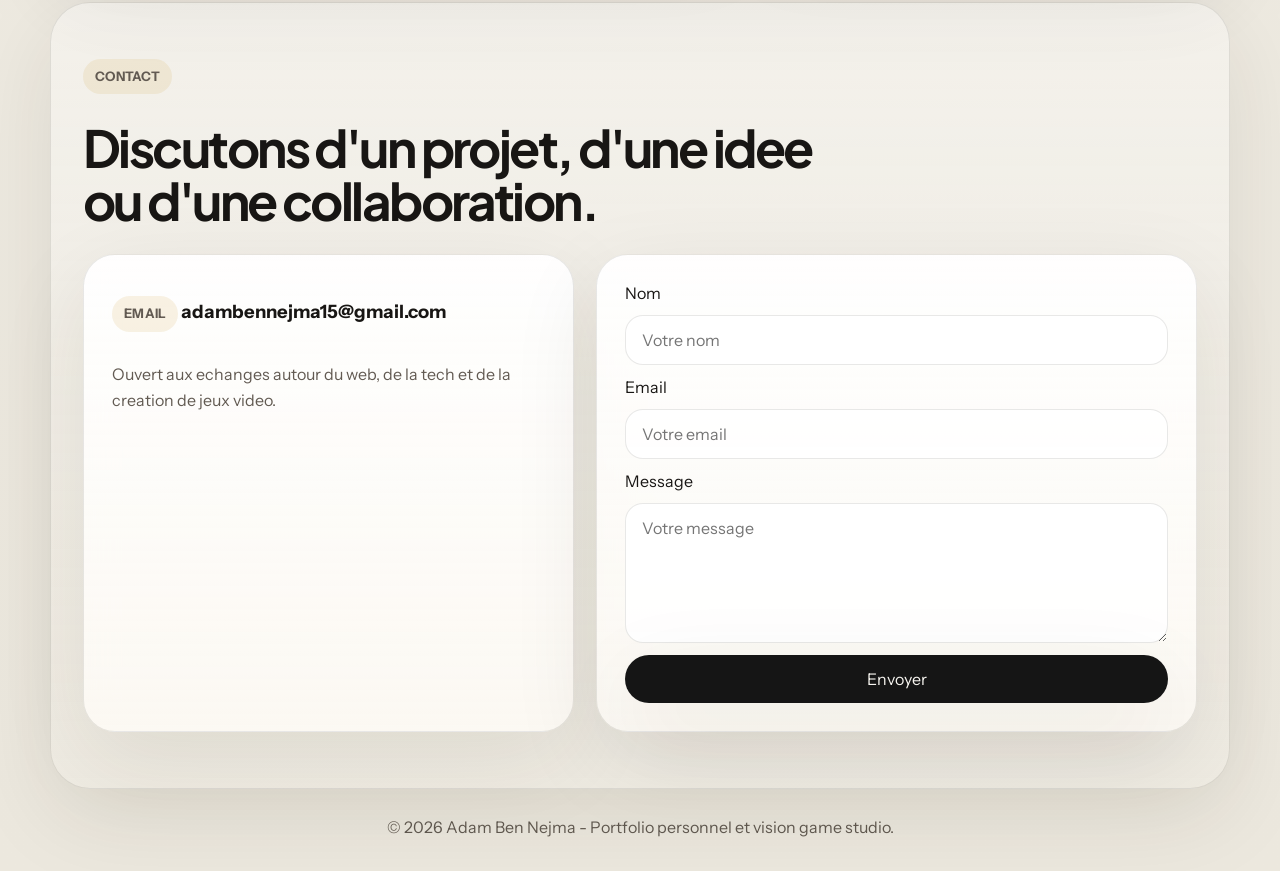
==== commit 7c3b3af5: "Ajoute la section evolution du studio" ====
--- a/index.html
+++ b/index.html
@@ -22,6 +22,7 @@
         <li><a href="#identity" data-i18n="nav.identity">Identite</a></li>
         <li><a href="#skills" data-i18n="nav.skills">Competences</a></li>
         <li><a href="#tech-projects" data-i18n="nav.tech">Tech Projects</a></li>
+        <li><a href="#setup" data-i18n="nav.setup">Setup</a></li>
         <li><a href="#game-studio" data-i18n="nav.studio">Game Studio</a></li>
         <li><a href="#manifesto" data-i18n="nav.vision">Vision</a></li>
         <li><a href="roadmap.html" data-i18n="nav.roadmap">Roadmap</a></li>
@@ -180,6 +181,44 @@
       </div>
     </section>
 
+    <section id="setup" class="section section-soft">
+      <div class="section-heading">
+        <p class="eyebrow" data-i18n="setup.eyebrow">Evolution du studio</p>
+        <h2 data-i18n="setup.title">Une progression construite avec du travail, pas avec des excuses.</h2>
+      </div>
+
+      <div class="split-grid studio-details">
+        <article class="glass-card reveal">
+          <p class="eyebrow" data-i18n="setup.before_eyebrow">Avant</p>
+          <h3 data-i18n="setup.before_title">Phase de concept</h3>
+          <p data-i18n="setup.before_text">
+            J'ai commence a imaginer mes univers, mes scenarios et mes premiers systemes sur une machine modeste. C'est la preuve que la vision vient avant le materiel.
+          </p>
+          <ul class="trait-list">
+            <li data-i18n="setup.before_item_1">CPU : Intel Core i3-6100</li>
+            <li data-i18n="setup.before_item_2">GPU : Intel HD Graphics 530</li>
+            <li data-i18n="setup.before_item_3">Usage : ecriture, game design, premiers prototypes</li>
+            <li><a href="https://userdiag.com/id/7AfDZUfnks" target="_blank" rel="noopener noreferrer" data-i18n="setup.before_link">Voir le diagnostic</a></li>
+          </ul>
+        </article>
+
+        <article class="glass-card reveal">
+          <p class="eyebrow" data-i18n="setup.now_eyebrow">Aujourd'hui</p>
+          <h3 data-i18n="setup.now_title">Phase de developpement</h3>
+          <p data-i18n="setup.now_text">
+            Aujourd'hui, mon setup me permet de pousser plus loin la qualite visuelle, le prototypage et la production. Cette evolution montre un vrai investissement personnel.
+          </p>
+          <ul class="trait-list">
+            <li data-i18n="setup.now_item_1">CPU : AMD Ryzen 5 5500</li>
+            <li data-i18n="setup.now_item_2">GPU : NVIDIA GeForce RTX 5060 Ti (PNY)</li>
+            <li data-i18n="setup.now_item_3">RAM : 32 Go DDR4</li>
+            <li data-i18n="setup.now_item_4">Stockage : SSD NVMe Samsung 990 EVO Plus 1 To</li>
+            <li><a href="https://userdiag.com/id/TTmkhNud4X" target="_blank" rel="noopener noreferrer" data-i18n="setup.now_link">Voir le diagnostic</a></li>
+          </ul>
+        </article>
+      </div>
+    </section>
+
     <section id="game-studio" class="section studio-section">
       <div class="section-heading">
         <p class="eyebrow" data-i18n="studio.eyebrow">Game Studio</p>
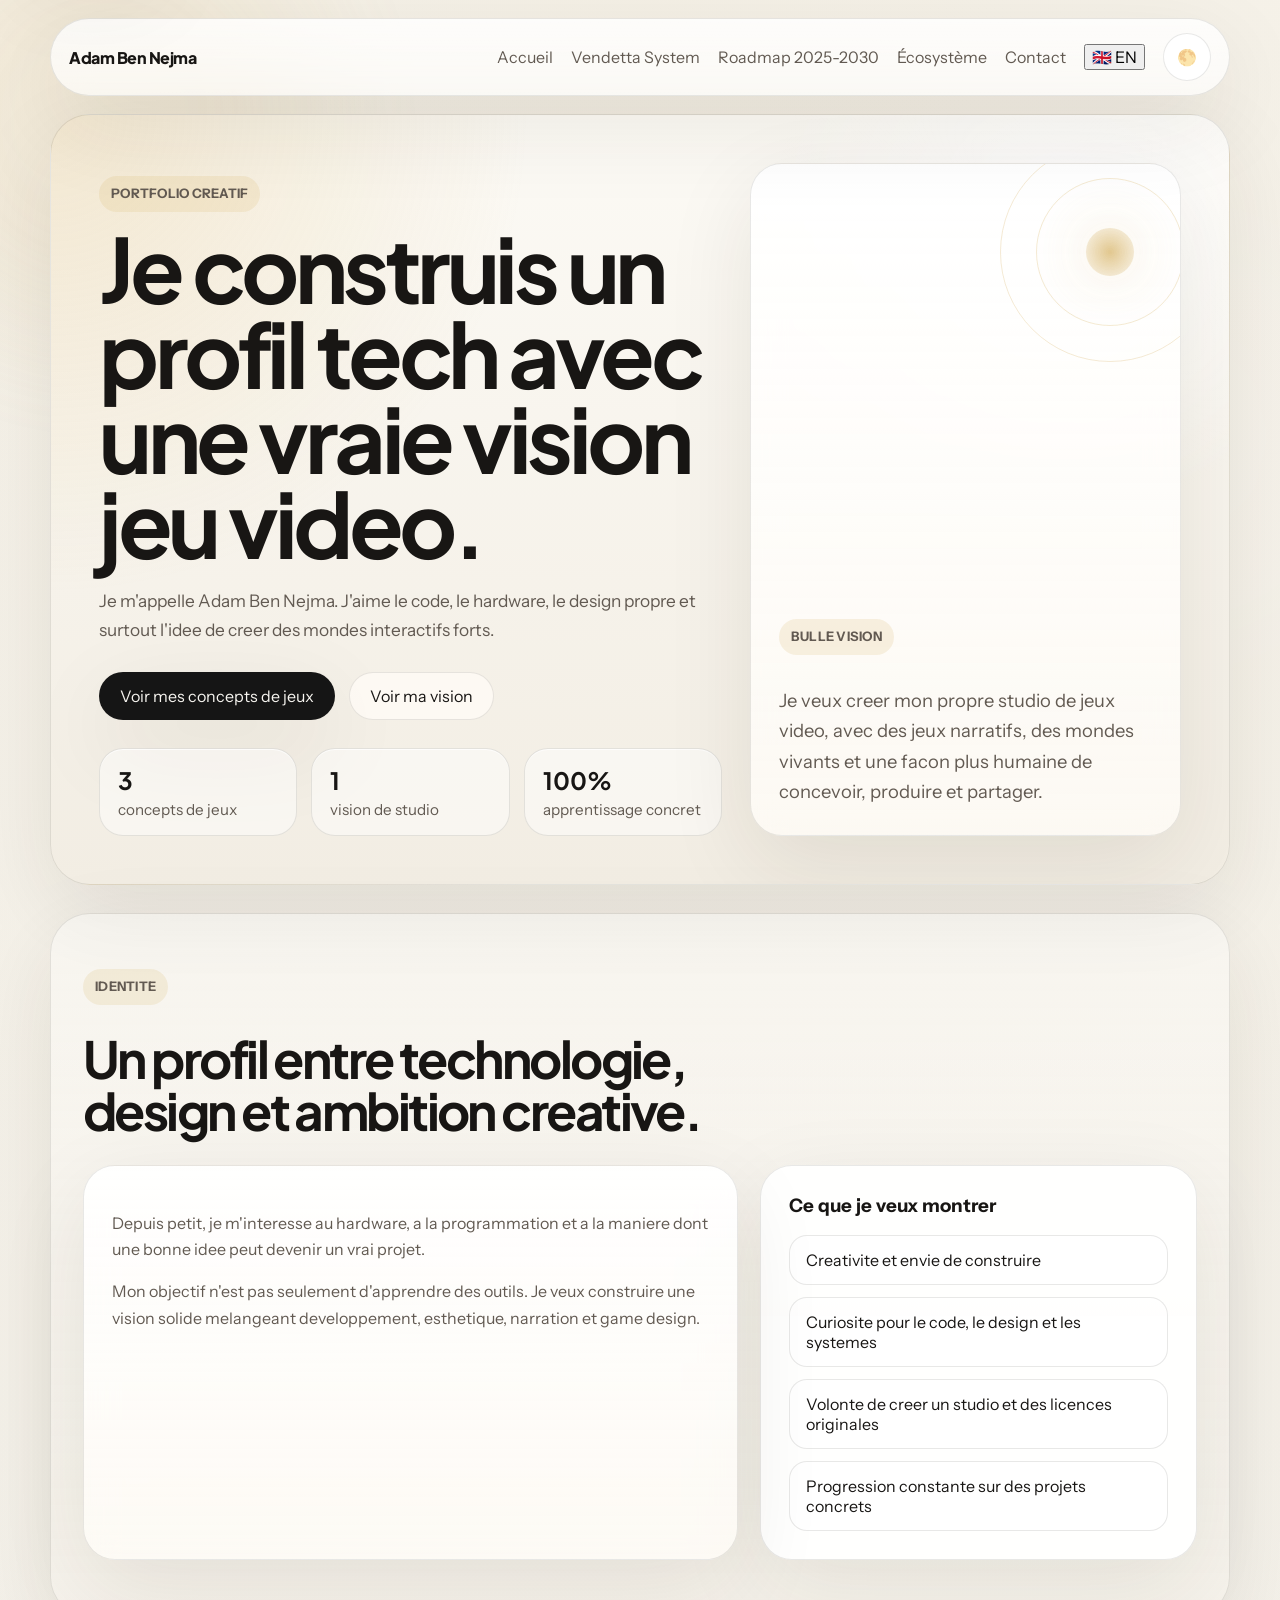
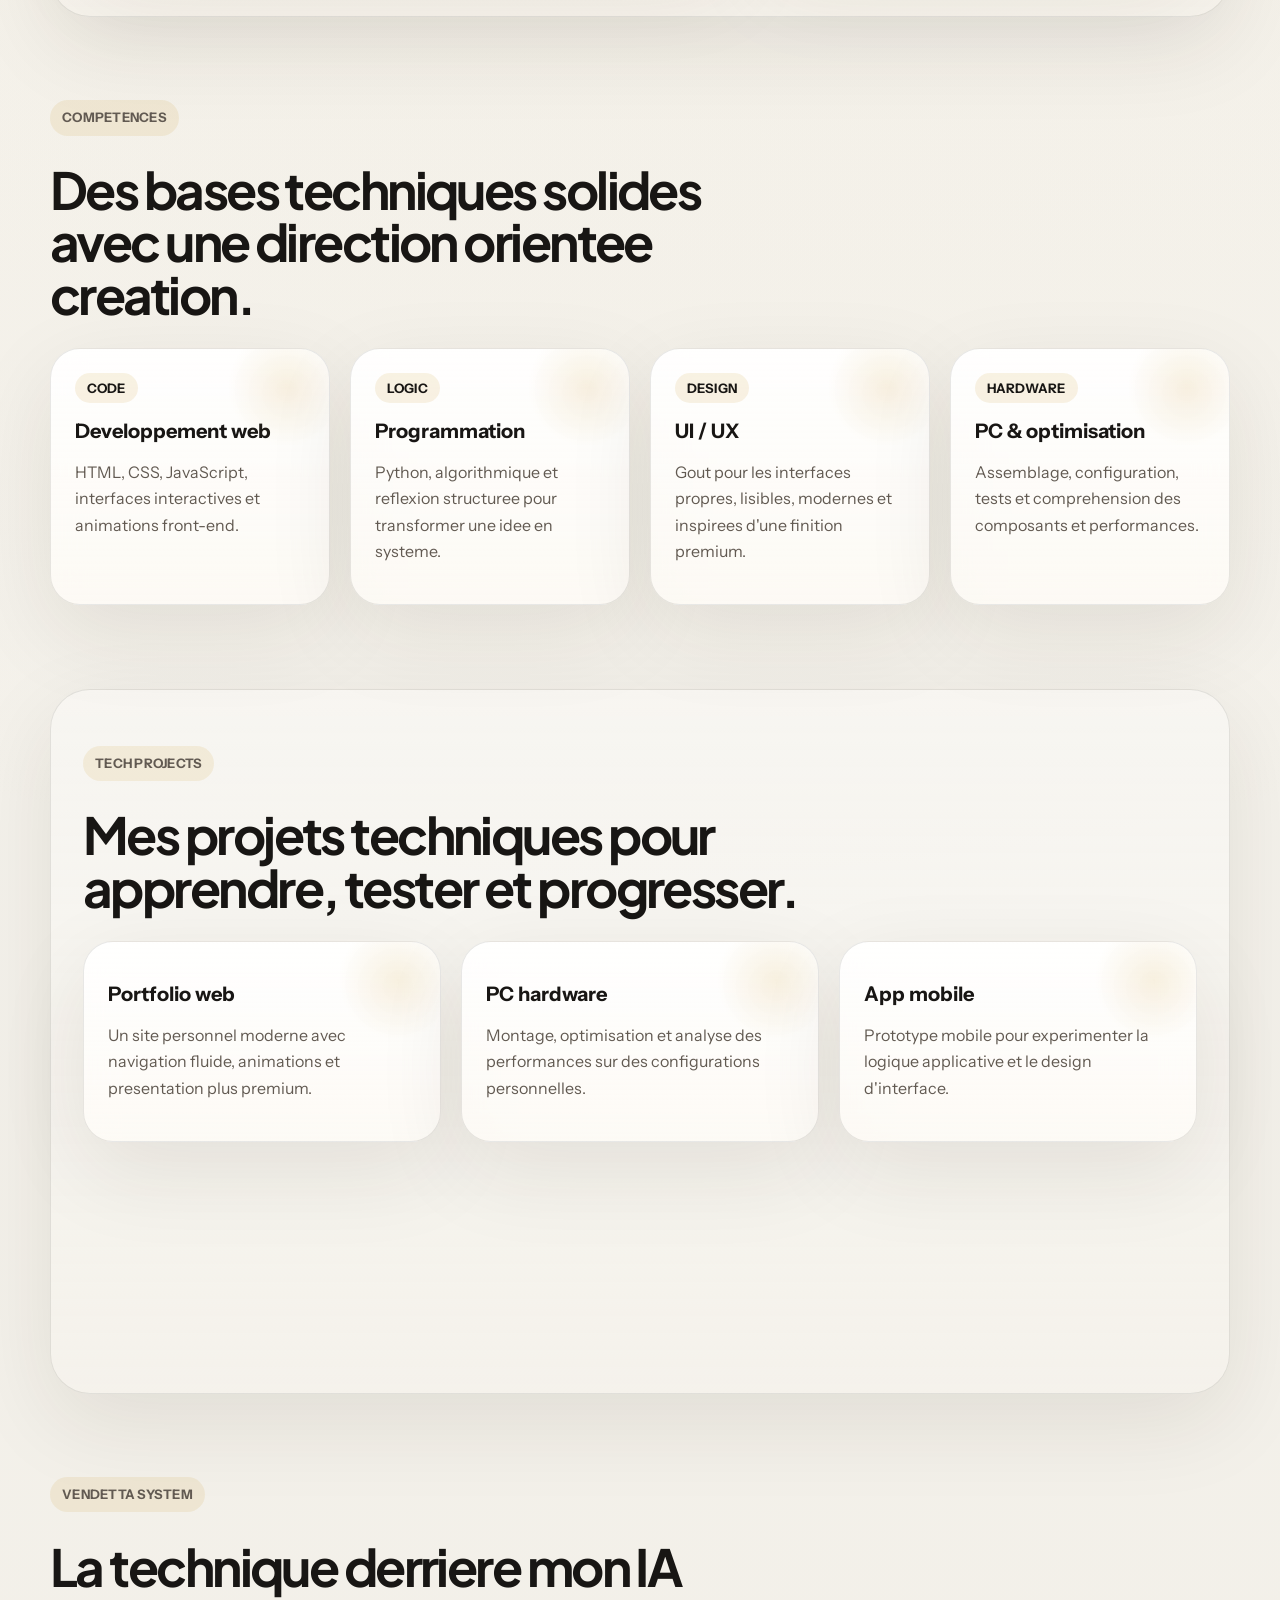
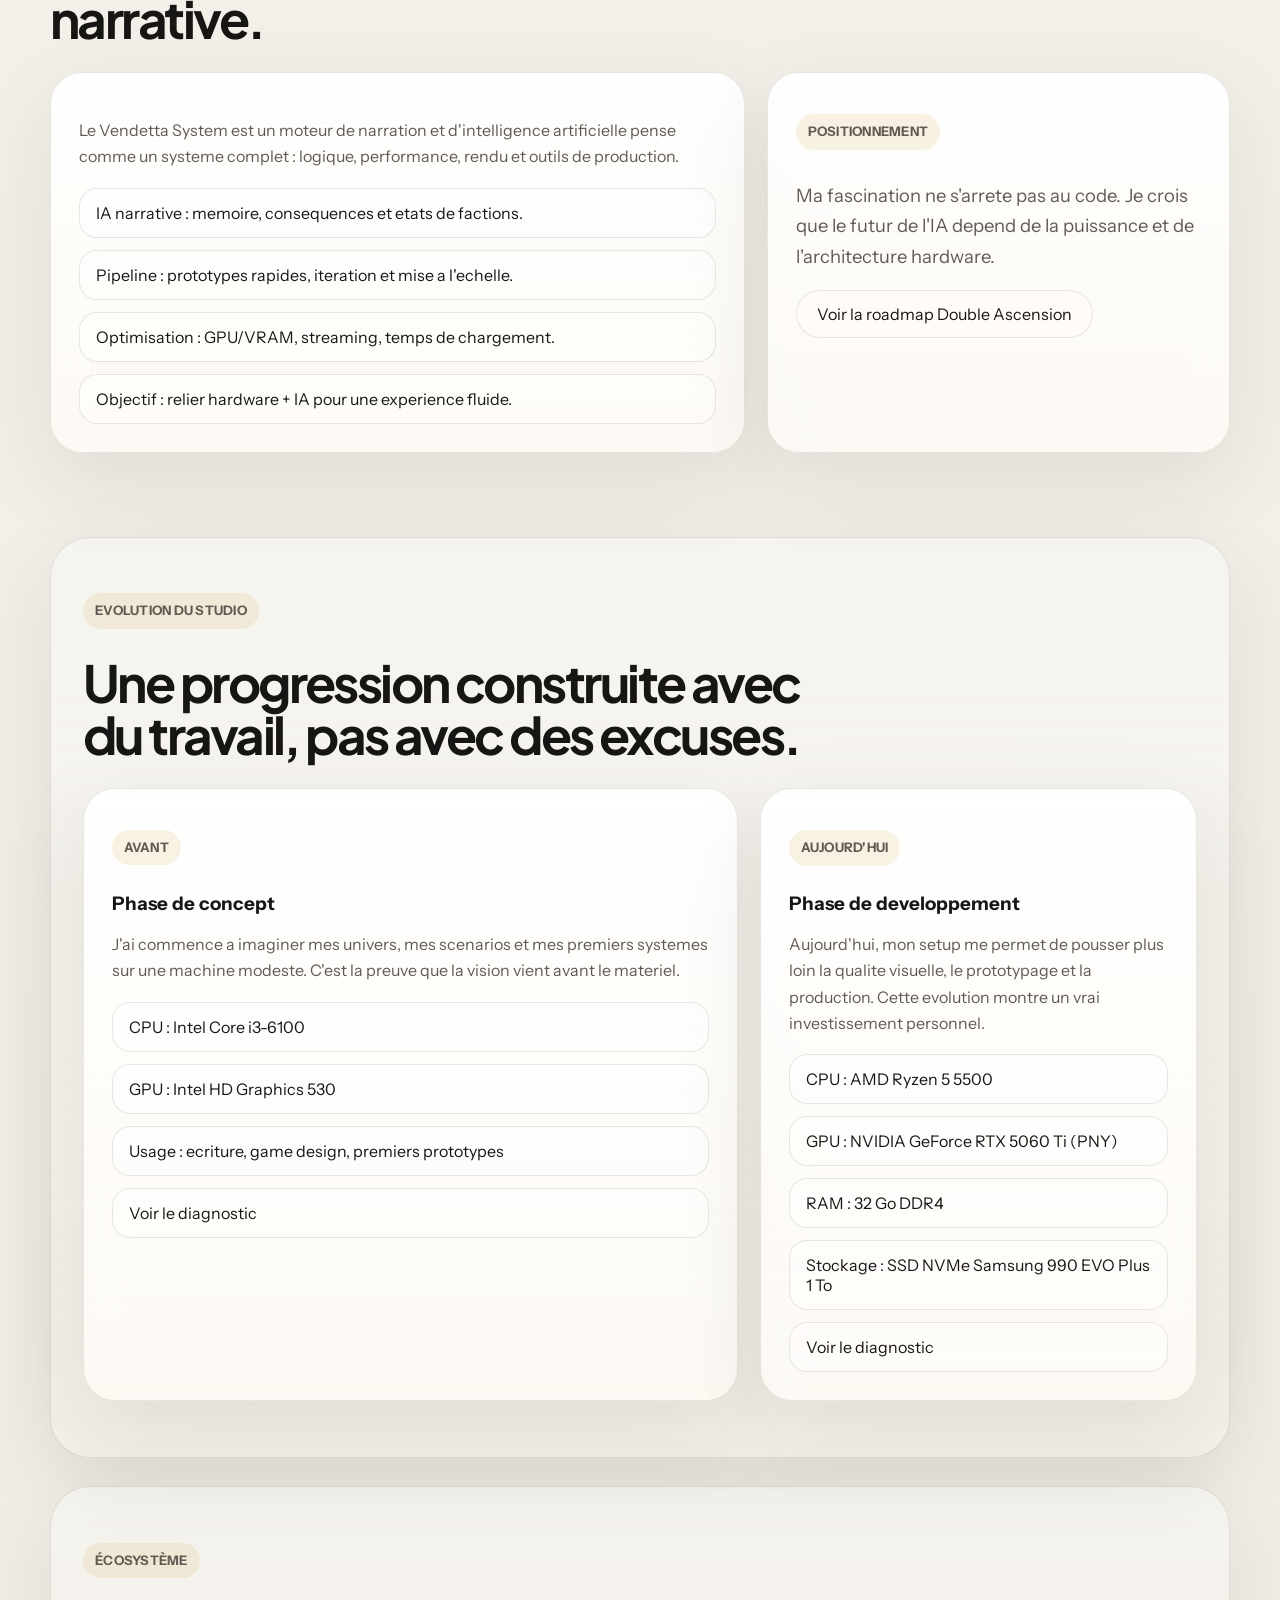
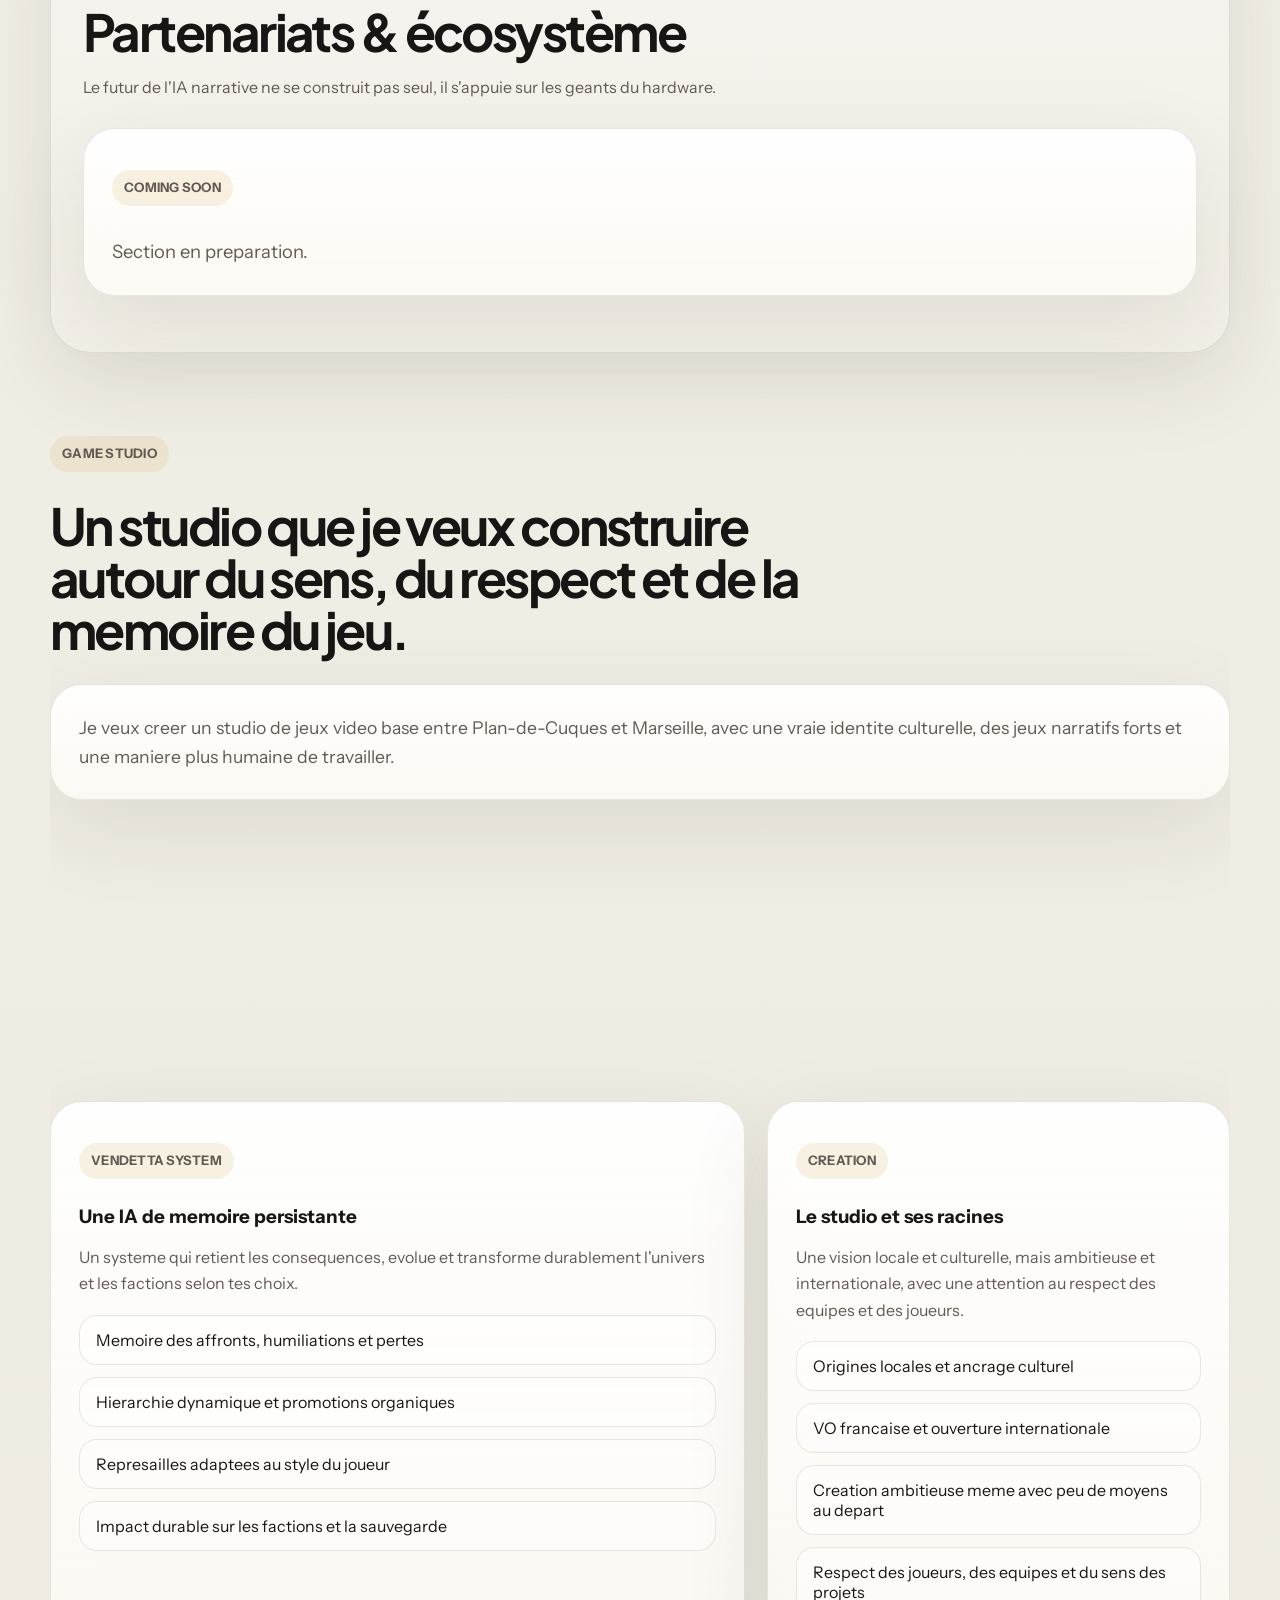
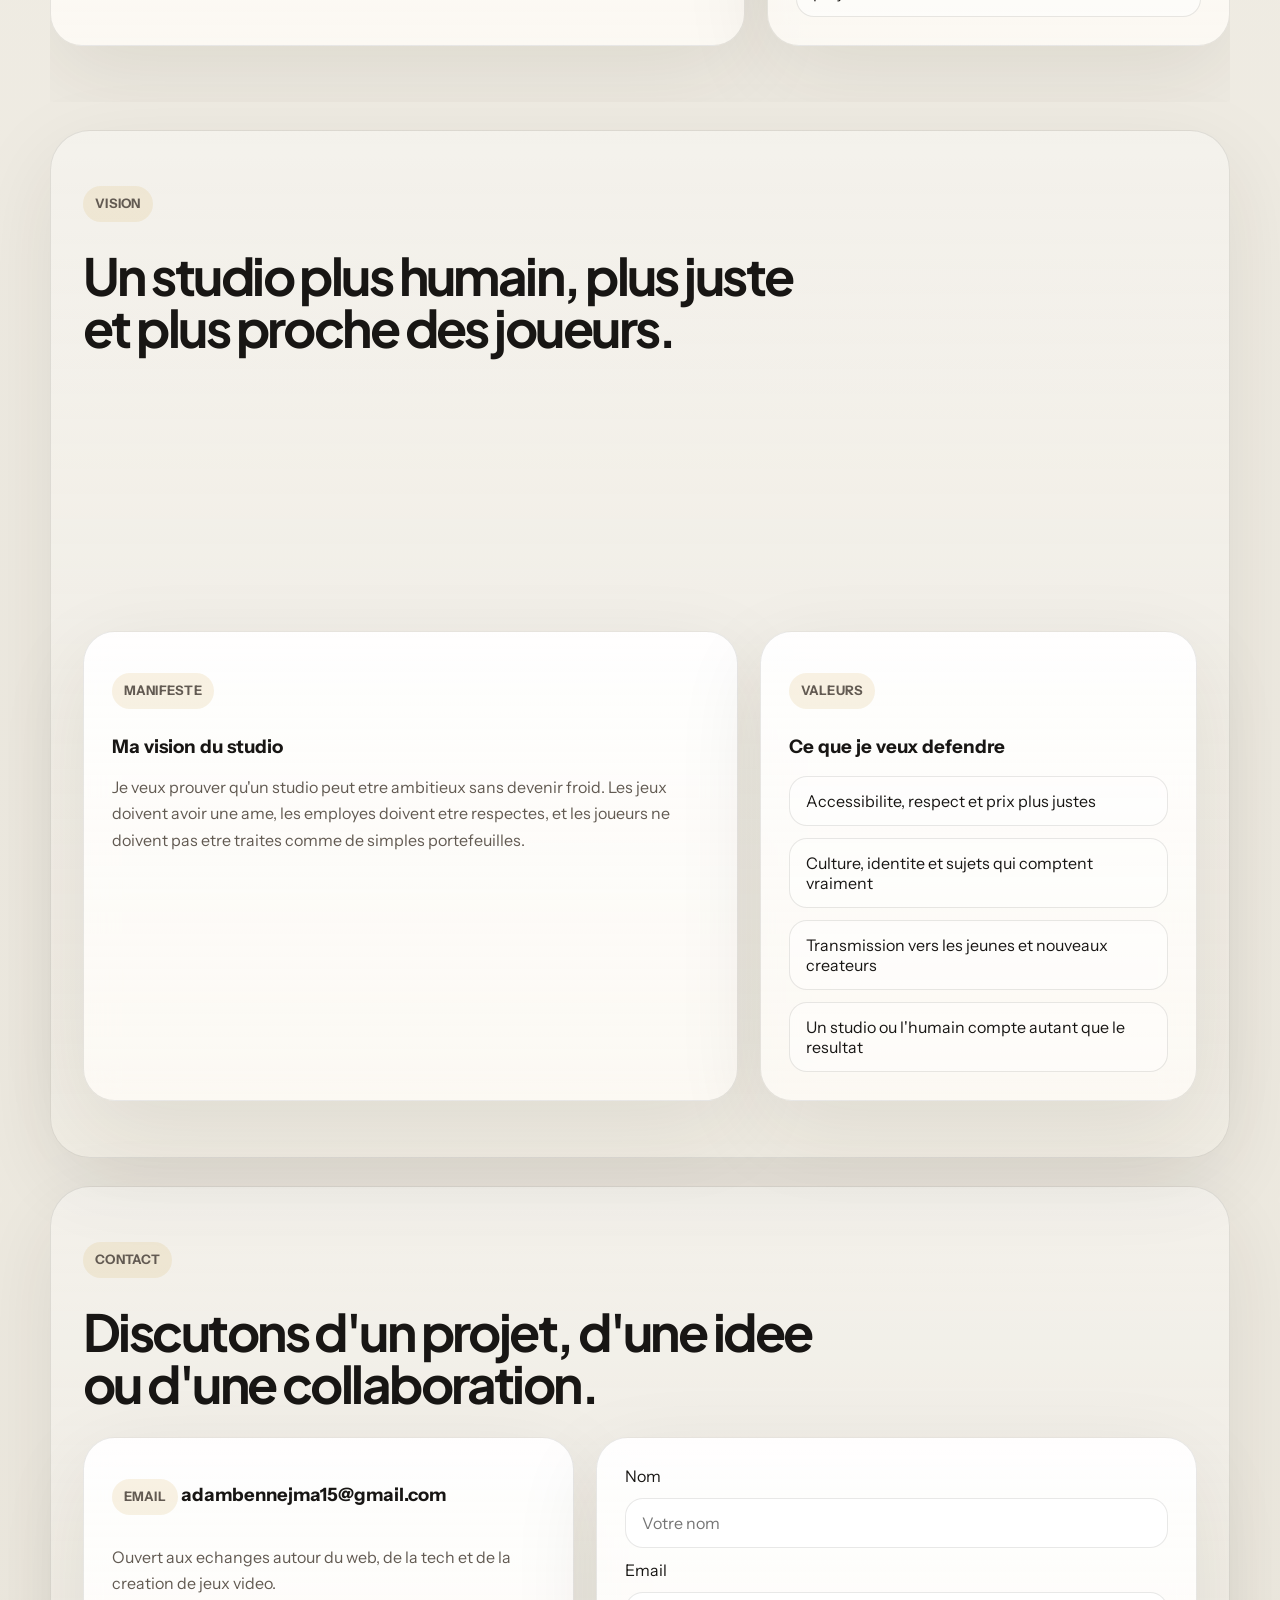
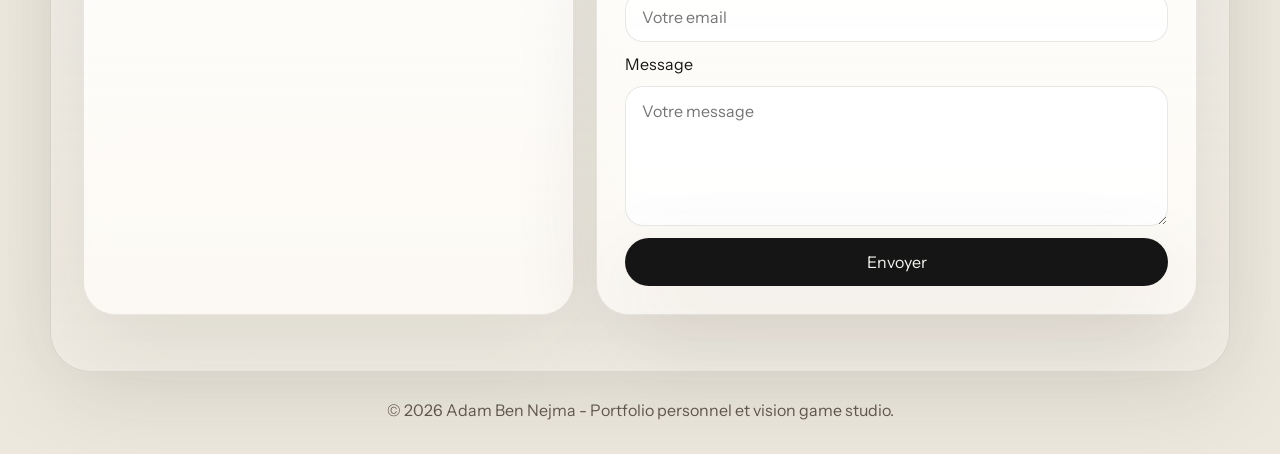
==== commit d15500bb: "Mise à jour : Structure assets corrigée et intégration logos partenaires" ====
--- a/index.html
+++ b/index.html
@@ -1,39 +1,49 @@
 <!DOCTYPE html>
 <html lang="fr">
 <head>
-  <meta charset="UTF-8">
-  <meta name="viewport" content="width=device-width, initial-scale=1.0">
-  <title>Adam Ben Nejma | Portfolio</title>
-  <link rel="preconnect" href="https://fonts.googleapis.com">
-  <link rel="preconnect" href="https://fonts.gstatic.com" crossorigin>
-  <link href="https://fonts.googleapis.com/css2?family=Instrument+Sans:wght@400;500;600;700&family=Plus+Jakarta+Sans:wght@500;700;800&display=swap" rel="stylesheet">
-  <link rel="stylesheet" href="style.css">
-</head>
-<body data-page="index">
-  <div class="page-glow page-glow-left"></div>
-  <div class="page-glow page-glow-right"></div>
-  <div class="bubbles" aria-hidden="true"></div>
+  <meta charset="UTF-8">
+  <meta name="viewport" content="width=device-width, initial-scale=1.0">
+  <title>Adam Ben Nejma | Portfolio</title>
+  <meta name="description" content="Portfolio d'Adam Ben Nejma : projets tech, vision de studio, Vendetta System et roadmap 2025-2030." data-i18n="meta.description" data-i18n-attr="content">
+  <meta name="author" content="Adam Ben Nejma">
+  <meta name="robots" content="index,follow">
+  <meta name="color-scheme" content="light dark">
+  <meta name="theme-color" content="#f7f5f0" media="(prefers-color-scheme: light)">
+  <meta name="theme-color" content="#0c0c0e" media="(prefers-color-scheme: dark)">
+
+  <meta property="og:type" content="website">
+  <meta property="og:title" content="Adam Ben Nejma | Portfolio" data-i18n="document.title" data-i18n-attr="content">
+  <meta property="og:description" content="Portfolio d'Adam Ben Nejma : projets tech, vision de studio, Vendetta System et roadmap 2025-2030." data-i18n="meta.description" data-i18n-attr="content">
+  <meta name="twitter:card" content="summary">
+
+  <link rel="icon" href="assets/favicon.svg" type="image/svg+xml">
+  <link rel="preconnect" href="https://fonts.googleapis.com">
+  <link rel="preconnect" href="https://fonts.gstatic.com" crossorigin>
+  <link href="https://fonts.googleapis.com/css2?family=Instrument+Sans:wght@400;500;600;700&family=Plus+Jakarta+Sans:wght@500;700;800&display=swap" rel="stylesheet">
+  <link rel="stylesheet" href="style.css">
+</head>
+<body data-page="index">
+  <div class="page-glow page-glow-left"></div>
+  <div class="page-glow page-glow-right"></div>
+  <div class="bubbles" aria-hidden="true"></div>
+  <a class="skip-link" href="#content" data-i18n="skip.link">Aller au contenu</a>
 
   <header class="site-header">
     <nav class="nav">
-      <a class="brand" href="#home">Adam Ben Nejma</a>
-      <ul class="nav-links">
-        <li><a href="#home" data-i18n="nav.home">Accueil</a></li>
-        <li><a href="#identity" data-i18n="nav.identity">Identite</a></li>
-        <li><a href="#skills" data-i18n="nav.skills">Competences</a></li>
-        <li><a href="#tech-projects" data-i18n="nav.tech">Tech Projects</a></li>
-        <li><a href="#setup" data-i18n="nav.setup">Setup</a></li>
-        <li><a href="#game-studio" data-i18n="nav.studio">Game Studio</a></li>
-        <li><a href="#manifesto" data-i18n="nav.vision">Vision</a></li>
-        <li><a href="roadmap.html" data-i18n="nav.roadmap">Roadmap</a></li>
-        <li><a href="#contact" data-i18n="nav.contact">Contact</a></li>
-        <li><button id="lang-toggle" type="button" aria-label="Switch language">EN</button></li>
-        <li><button id="theme-toggle" type="button" aria-label="Basculer le theme">&#127765;</button></li>
-      </ul>
-    </nav>
-  </header>
-
-  <main>
+      <a class="brand" href="#home">Adam Ben Nejma</a>
+      <ul class="nav-links">
+        <li><a href="#home" data-i18n="nav.home">Accueil</a></li>
+        <li><a href="#vendetta-system" data-i18n="nav.vendetta">Vendetta System</a></li>
+        <li><a href="roadmap.html" data-i18n="nav.roadmap">Roadmap 2025-2030</a></li>
+        <li><a href="#ecosystem" data-i18n="nav.ecosystem">Écosystème</a></li>
+        <li><a href="#contact" data-i18n="nav.contact">Contact</a></li>
+        <li><button id="lang-toggle" type="button" aria-label="Switch language">EN</button></li>
+        <li><button id="theme-toggle" type="button" aria-label="Basculer le theme">&#127765;</button></li>
+      </ul>
+    </nav>
+  </header>
+
+  <main id="content">
     <section id="home" class="hero section">
       <div class="hero-copy">
         <p class="eyebrow" data-i18n="hero.eyebrow">Portfolio creatif</p>
@@ -142,11 +152,11 @@
       </div>
     </section>
 
-    <section id="tech-projects" class="section section-soft">
-      <div class="section-heading">
-        <p class="eyebrow" data-i18n="tech.eyebrow">Tech Projects</p>
-        <h2 data-i18n="tech.title">Mes projets techniques pour apprendre, tester et progresser.</h2>
-      </div>
+    <section id="tech-projects" class="section section-soft">
+      <div class="section-heading">
+        <p class="eyebrow" data-i18n="tech.eyebrow">Tech Projects</p>
+        <h2 data-i18n="tech.title">Mes projets techniques pour apprendre, tester et progresser.</h2>
+      </div>
 
       <div class="cards">
         <article class="card reveal">
@@ -178,14 +188,43 @@
           <p data-i18n="tech.project_5_text">Tests de scripts et premieres explorations autour de l'intelligence artificielle.</p>
           <span class="card-accent"></span>
         </article>
-      </div>
-    </section>
-
-    <section id="setup" class="section section-soft">
-      <div class="section-heading">
-        <p class="eyebrow" data-i18n="setup.eyebrow">Evolution du studio</p>
-        <h2 data-i18n="setup.title">Une progression construite avec du travail, pas avec des excuses.</h2>
-      </div>
+      </div>
+    </section>
+
+    <section id="vendetta-system" class="section">
+      <div class="section-heading">
+        <p class="eyebrow" data-i18n="vendetta.eyebrow">Vendetta System</p>
+        <h2 data-i18n="vendetta.title">La technique derriere mon IA narrative.</h2>
+      </div>
+
+      <div class="split-grid">
+        <article class="glass-card reveal">
+          <p data-i18n="vendetta.text">
+            Le Vendetta System est un moteur de narration et d'intelligence artificielle pense comme un systeme complet : logique, performance, rendu et outils de production.
+          </p>
+          <ul class="trait-list vendetta-list">
+            <li data-i18n="vendetta.item_1">IA narrative : memoire, consequences et etats de factions.</li>
+            <li data-i18n="vendetta.item_2">Pipeline : prototypes rapides, iteration et mise a l'echelle.</li>
+            <li data-i18n="vendetta.item_3">Optimisation : GPU/VRAM, streaming, temps de chargement.</li>
+            <li data-i18n="vendetta.item_4">Objectif : relier hardware + IA pour une experience fluide.</li>
+          </ul>
+        </article>
+
+        <article class="glass-card reveal vendetta-goal">
+          <p class="panel-label" data-i18n="vendetta.goal_label">Positionnement</p>
+          <p class="panel-quote" data-i18n="vendetta.goal_text">
+            Ma fascination ne s'arrete pas au code. Je crois que le futur de l'IA depend de la puissance et de l'architecture hardware.
+          </p>
+          <a class="button secondary" href="roadmap.html" data-i18n="vendetta.cta">Voir la roadmap Double Ascension</a>
+        </article>
+      </div>
+    </section>
+
+    <section id="setup" class="section section-soft">
+      <div class="section-heading">
+        <p class="eyebrow" data-i18n="setup.eyebrow">Evolution du studio</p>
+        <h2 data-i18n="setup.title">Une progression construite avec du travail, pas avec des excuses.</h2>
+      </div>
 
       <div class="split-grid studio-details">
         <article class="glass-card reveal">
@@ -216,14 +255,82 @@
             <li><a href="https://userdiag.com/id/TTmkhNud4X" target="_blank" rel="noopener noreferrer" data-i18n="setup.now_link">Voir le diagnostic</a></li>
           </ul>
         </article>
-      </div>
-    </section>
-
-    <section id="game-studio" class="section studio-section">
-      <div class="section-heading">
-        <p class="eyebrow" data-i18n="studio.eyebrow">Game Studio</p>
-        <h2 data-i18n="studio.title">Un studio que je veux construire autour du sens, du respect et de la memoire du jeu.</h2>
-      </div>
+      </div>
+    </section>
+
+    <section id="ecosystem" class="section section-soft ecosystem ecosystem-locked" data-unlock-code="ADAM">
+      <div class="section-heading">
+        <p class="eyebrow" data-i18n="ecosystem.eyebrow">Écosystème</p>
+        <h2 data-i18n="ecosystem.title">Partenariats & écosystème</h2>
+        <p data-i18n="ecosystem.lead">
+          Le futur de l'IA narrative ne se construit pas seul, il s'appuie sur les geants du hardware.
+        </p>
+      </div>
+
+      <article class="ecosystem-coming glass-card reveal">
+        <p class="panel-label" data-i18n="ecosystem.coming_title">Coming soon</p>
+        <p class="panel-quote" data-i18n="ecosystem.coming_text">Section en preparation.</p>
+      </article>
+
+      <div class="partner-grid ecosystem-details" aria-hidden="true">
+        <article class="partner-card glass-card reveal">
+          <div class="partner-head">
+            <img class="partner-logo" loading="lazy" src="assets/logos/samsung.png" alt="Samsung">
+            <div class="partner-meta">
+              <h3>Samsung France</h3>
+              <p class="partner-status">
+                <span class="status-pill status-active" data-i18n="ecosystem.samsung_status">Dossier prioritaire - En etude finale</span>
+              </p>
+            </div>
+          </div>
+          <p data-i18n="ecosystem.samsung_details">Echanges en cours avec la direction. Objectif : equipement du studio en moniteurs de precision.</p>
+          <div class="progress" role="progressbar" aria-label="Avancement Samsung" aria-valuemin="0" aria-valuemax="100" aria-valuenow="80">
+            <span style="width: 80%"></span>
+          </div>
+        </article>
+
+        <article class="partner-card glass-card reveal is-muted">
+          <div class="partner-head">
+            <img class="partner-logo" loading="lazy" src="assets/logos/nvidia.svg" alt="NVIDIA">
+            <div class="partner-meta">
+              <h3>NVIDIA</h3>
+              <p class="partner-status">
+                <span class="status-pill status-pending" data-i18n="ecosystem.nvidia_status">Prise de contact - Phase exploratoire</span>
+              </p>
+            </div>
+          </div>
+          <p data-i18n="ecosystem.nvidia_details">Discussions exploratoires sur l'optimisation GPU et le rendu avance pour le Vendetta System.</p>
+          <div class="progress" role="progressbar" aria-label="Avancement NVIDIA" aria-valuemin="0" aria-valuemax="100" aria-valuenow="20">
+            <span style="width: 20%"></span>
+          </div>
+        </article>
+
+        <article class="partner-card glass-card reveal is-muted">
+          <div class="partner-head">
+            <div class="partner-logos" aria-label="Herman Miller and Logitech G logos">
+              <img class="partner-logo" loading="lazy" src="assets/logos/herman-miller.png" alt="Herman Miller">
+              <img class="partner-logo" loading="lazy" src="assets/logos/logitech.svg" alt="Logitech G">
+            </div>
+            <div class="partner-meta">
+              <h3>Herman Miller & Logitech G</h3>
+              <p class="partner-status">
+                <span class="status-pill status-pending" data-i18n="ecosystem.hm_status">En attente de retour media</span>
+              </p>
+            </div>
+          </div>
+          <p data-i18n="ecosystem.hm_details">Dossier transmis : ergonomie et peripheriques de creation haute performance.</p>
+          <div class="progress" role="progressbar" aria-label="Avancement Herman Miller & Logitech G" aria-valuemin="0" aria-valuemax="100" aria-valuenow="15">
+            <span style="width: 15%"></span>
+          </div>
+        </article>
+      </div>
+    </section>
+
+    <section id="game-studio" class="section studio-section">
+      <div class="section-heading">
+        <p class="eyebrow" data-i18n="studio.eyebrow">Game Studio</p>
+        <h2 data-i18n="studio.title">Un studio que je veux construire autour du sens, du respect et de la memoire du jeu.</h2>
+      </div>
 
       <div class="studio-banner glass-card">
         <p class="studio-bubble" data-i18n="studio.bubble">
--- a/style.css
+++ b/style.css
@@ -53,16 +53,40 @@
   overflow-x: hidden;
 }
 
-a {
-  color: inherit;
-  text-decoration: none;
-}
-
-button,
-input,
-textarea {
-  font: inherit;
-}
+a {
+  color: inherit;
+  text-decoration: none;
+}
+
+:focus-visible {
+  outline: 3px solid rgba(216, 181, 106, 0.85);
+  outline-offset: 4px;
+}
+
+.skip-link {
+  position: absolute;
+  left: 16px;
+  top: 12px;
+  z-index: 999;
+  padding: 10px 14px;
+  border-radius: 999px;
+  border: 1px solid var(--line);
+  background: var(--surface-strong);
+  color: var(--text);
+  transform: translateY(-220%);
+  transition: transform 0.2s ease;
+  box-shadow: var(--shadow);
+}
+
+.skip-link:focus-visible {
+  transform: translateY(0);
+}
+
+button,
+input,
+textarea {
+  font: inherit;
+}
 
 .site-header {
   position: sticky;
@@ -673,8 +697,291 @@
 .studio-details p {
   margin-bottom: 16px;
 }
-.form-status {
-  margin-top: 12px;
-  color: var(--muted);
-  min-height: 24px;
-}
+.form-status {
+  margin-top: 12px;
+  color: var(--muted);
+  min-height: 24px;
+}
+
+.roadmap-tabs {
+  padding: 26px;
+}
+
+.tab-list {
+  display: grid;
+  grid-template-columns: repeat(3, minmax(0, 1fr));
+  gap: 14px;
+}
+
+.tab-button {
+  text-align: left;
+  border: 1px solid var(--line);
+  background: linear-gradient(180deg, var(--surface-strong), var(--surface));
+  color: var(--text);
+  border-radius: 26px;
+  padding: 18px 18px 16px;
+  cursor: pointer;
+  transition: transform 0.25s ease, box-shadow 0.25s ease, border-color 0.25s ease;
+  box-shadow: var(--shadow);
+}
+
+.tab-button:hover {
+  transform: translateY(-2px);
+  box-shadow: var(--shadow-hover);
+}
+
+.tab-button.is-active {
+  border-color: rgba(216, 181, 106, 0.6);
+  box-shadow: 0 24px 90px rgba(216, 181, 106, 0.18);
+}
+
+.tab-title {
+  display: block;
+  font-weight: 800;
+  letter-spacing: -0.02em;
+  margin-bottom: 6px;
+}
+
+.tab-subtitle {
+  display: block;
+  color: var(--muted);
+  font-size: 0.95rem;
+  line-height: 1.3;
+}
+
+.tab-panels {
+  margin-top: 18px;
+}
+
+.tab-panel {
+  display: none;
+  padding-top: 10px;
+}
+
+.tab-panel.is-active {
+  display: block;
+}
+
+.dual-timeline {
+  display: grid;
+  gap: 14px;
+  margin-top: 18px;
+}
+
+.year-card {
+  border: 1px solid var(--line);
+  border-radius: 28px;
+  padding: 18px;
+  background: rgba(255, 255, 255, 0.6);
+}
+
+body.dark .year-card {
+  background: rgba(22, 22, 26, 0.55);
+}
+
+.year-head {
+  display: flex;
+  align-items: center;
+  justify-content: space-between;
+  gap: 14px;
+  margin-bottom: 12px;
+}
+
+.year-head h3 {
+  margin: 0;
+  font-family: "Plus Jakarta Sans", sans-serif;
+  letter-spacing: -0.03em;
+  font-size: 1.35rem;
+}
+
+.year-grid {
+  display: grid;
+  grid-template-columns: repeat(2, minmax(0, 1fr));
+  gap: 14px;
+}
+
+.track {
+  padding: 14px;
+  border-radius: 22px;
+  border: 1px solid var(--line);
+  background: rgba(255, 255, 255, 0.55);
+}
+
+body.dark .track {
+  background: rgba(27, 27, 31, 0.5);
+}
+
+.track-title {
+  margin: 0 0 10px;
+  font-weight: 800;
+  letter-spacing: -0.02em;
+}
+
+.vision-grid,
+.setup-grid {
+  display: grid;
+  grid-template-columns: repeat(2, minmax(0, 1fr));
+  gap: 14px;
+  margin-top: 18px;
+}
+
+.bottleneck-list {
+  margin-top: 16px;
+  display: grid;
+  gap: 12px;
+}
+
+.bottleneck-head {
+  display: flex;
+  align-items: baseline;
+  justify-content: space-between;
+  gap: 12px;
+  margin-bottom: 8px;
+}
+
+.bottleneck-value {
+  color: var(--muted);
+  font-weight: 700;
+  font-size: 0.95rem;
+}
+
+.progress {
+  height: 12px;
+  border-radius: 999px;
+  background: rgba(37, 31, 27, 0.08);
+  overflow: hidden;
+  border: 1px solid var(--line);
+}
+
+body.dark .progress {
+  background: rgba(255, 244, 227, 0.08);
+}
+
+.progress span {
+  display: block;
+  height: 100%;
+  border-radius: inherit;
+  background: linear-gradient(90deg, var(--accent), var(--accent-strong));
+}
+
+.progress-note {
+  margin: 12px 0 0;
+  color: var(--muted);
+}
+
+.partner-grid {
+  display: grid;
+  grid-template-columns: repeat(3, minmax(0, 1fr));
+  gap: 16px;
+  margin-top: 18px;
+}
+
+.ecosystem-coming {
+  margin-top: 18px;
+}
+
+.ecosystem-locked .ecosystem-details {
+  display: none;
+}
+
+.ecosystem:not(.ecosystem-locked) .ecosystem-coming {
+  display: none;
+}
+
+.partner-card h3 {
+  margin: 0;
+  font-family: "Plus Jakarta Sans", sans-serif;
+  letter-spacing: -0.03em;
+}
+
+.partner-head {
+  display: flex;
+  align-items: center;
+  gap: 14px;
+  margin-bottom: 14px;
+}
+
+.partner-logos {
+  display: flex;
+  align-items: center;
+  gap: 12px;
+  flex-wrap: wrap;
+}
+
+.partner-logo {
+  width: 110px;
+  height: 34px;
+  object-fit: contain;
+  filter: none;
+}
+
+.partner-meta {
+  display: grid;
+  gap: 6px;
+}
+
+.partner-status {
+  margin: 0;
+}
+
+.status-pill {
+  display: inline-flex;
+  align-items: center;
+  padding: 6px 10px;
+  border-radius: 999px;
+  font-weight: 800;
+  font-size: 0.82rem;
+  border: 1px solid var(--line);
+  background: rgba(255, 255, 255, 0.65);
+}
+
+body.dark .status-pill {
+  background: rgba(27, 27, 31, 0.55);
+}
+
+.status-pill.status-active {
+  border-color: rgba(33, 143, 80, 0.35);
+}
+
+.status-pill.status-pending {
+  border-color: rgba(216, 181, 106, 0.45);
+}
+
+.partner-card.is-muted {
+  filter: grayscale(1);
+  opacity: 0.92;
+}
+
+.vendetta-goal .button {
+  margin-top: 18px;
+}
+
+@media (max-width: 980px) {
+  .partner-grid {
+    grid-template-columns: 1fr;
+  }
+
+  .tab-list {
+    grid-template-columns: 1fr;
+  }
+
+  .year-grid,
+  .vision-grid,
+  .setup-grid {
+    grid-template-columns: 1fr;
+  }
+}
+
+@media (prefers-reduced-motion: reduce) {
+  html {
+    scroll-behavior: auto;
+  }
+
+  *,
+  *::before,
+  *::after {
+    animation-duration: 0.001ms !important;
+    animation-iteration-count: 1 !important;
+    transition-duration: 0.001ms !important;
+  }
+}
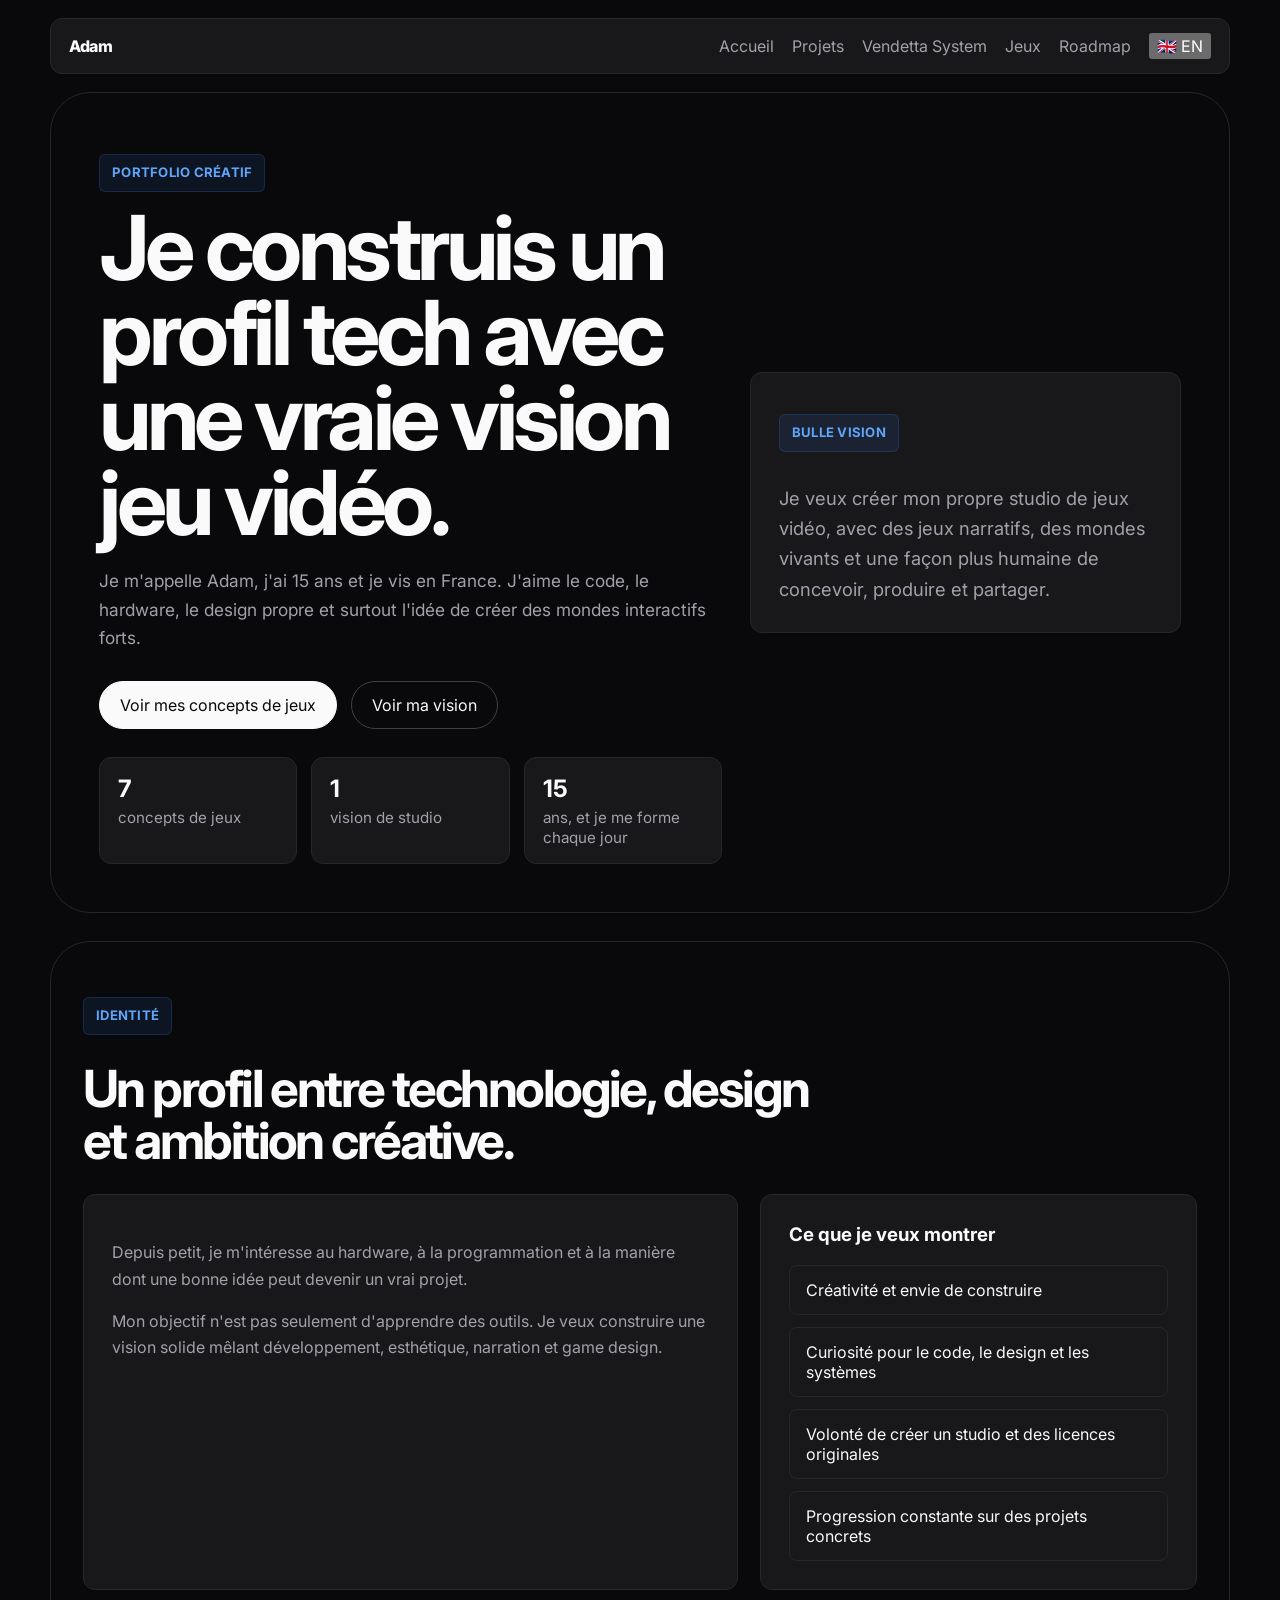
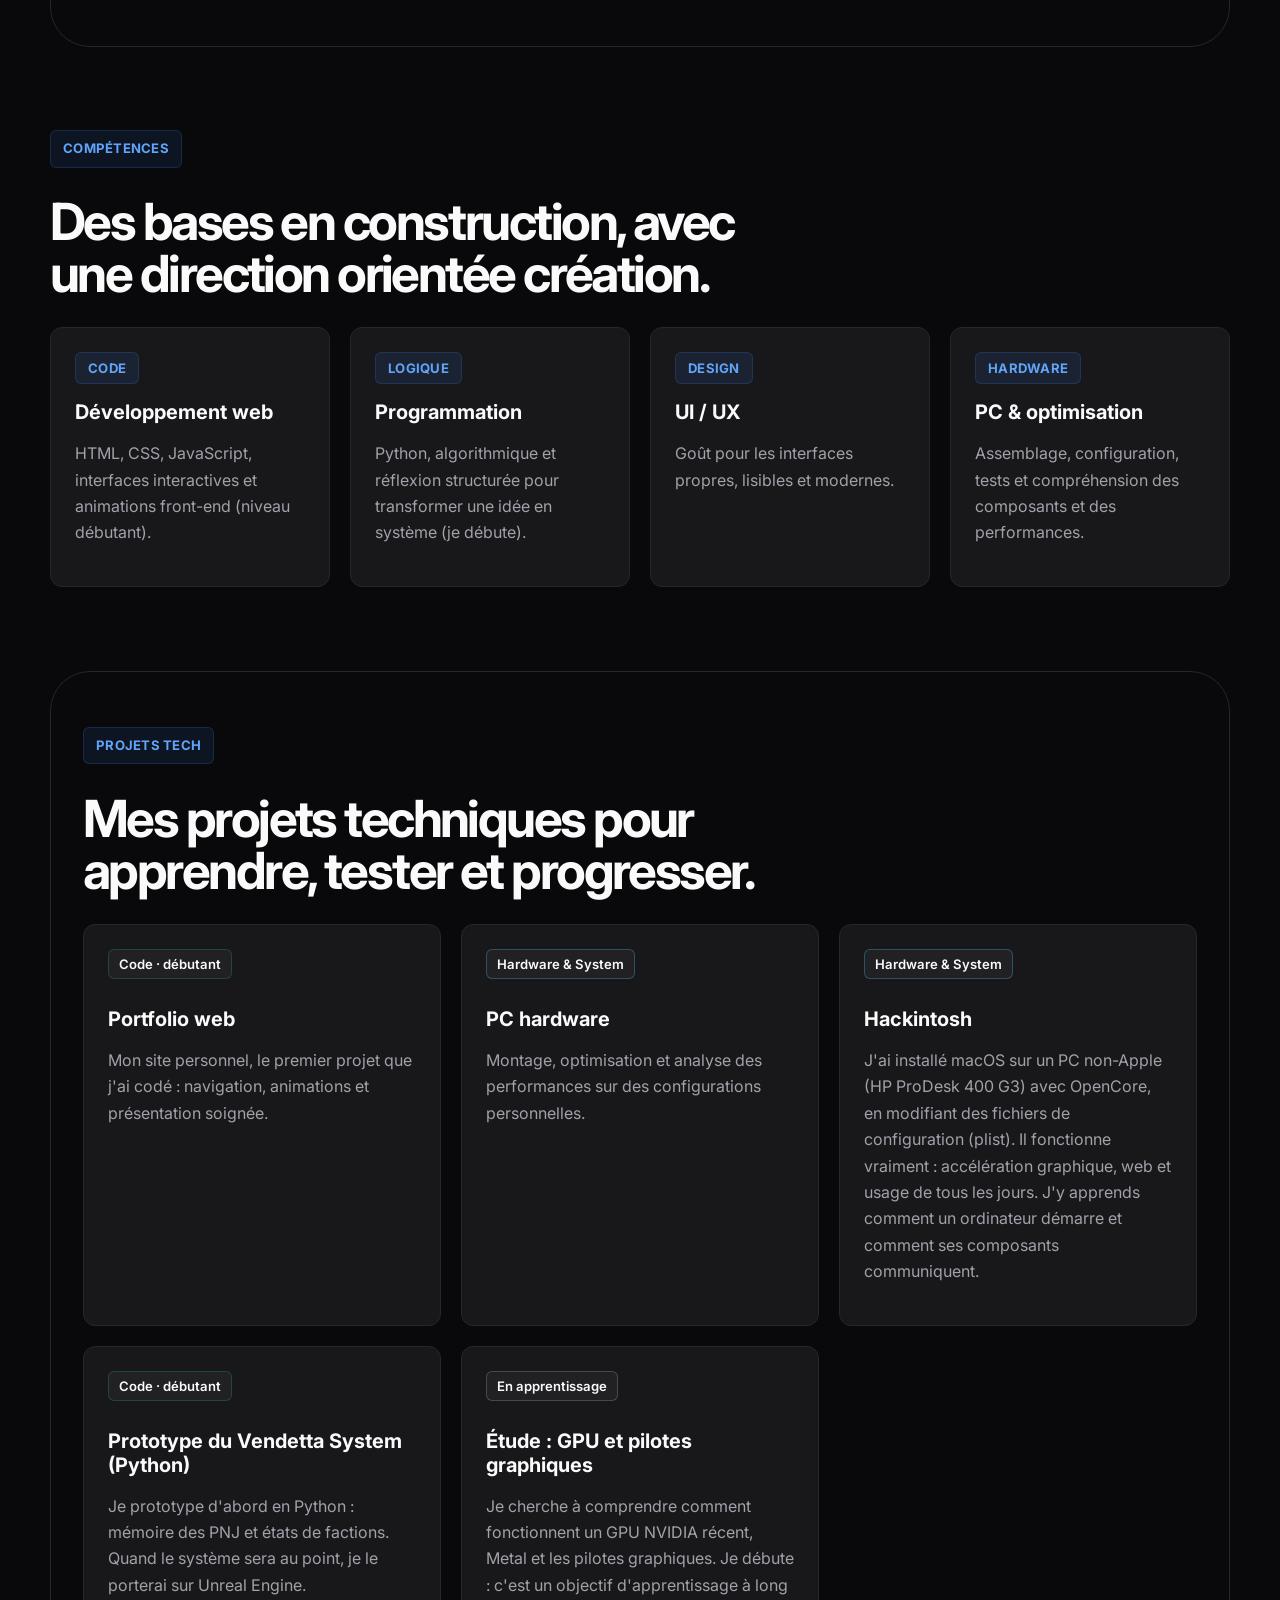
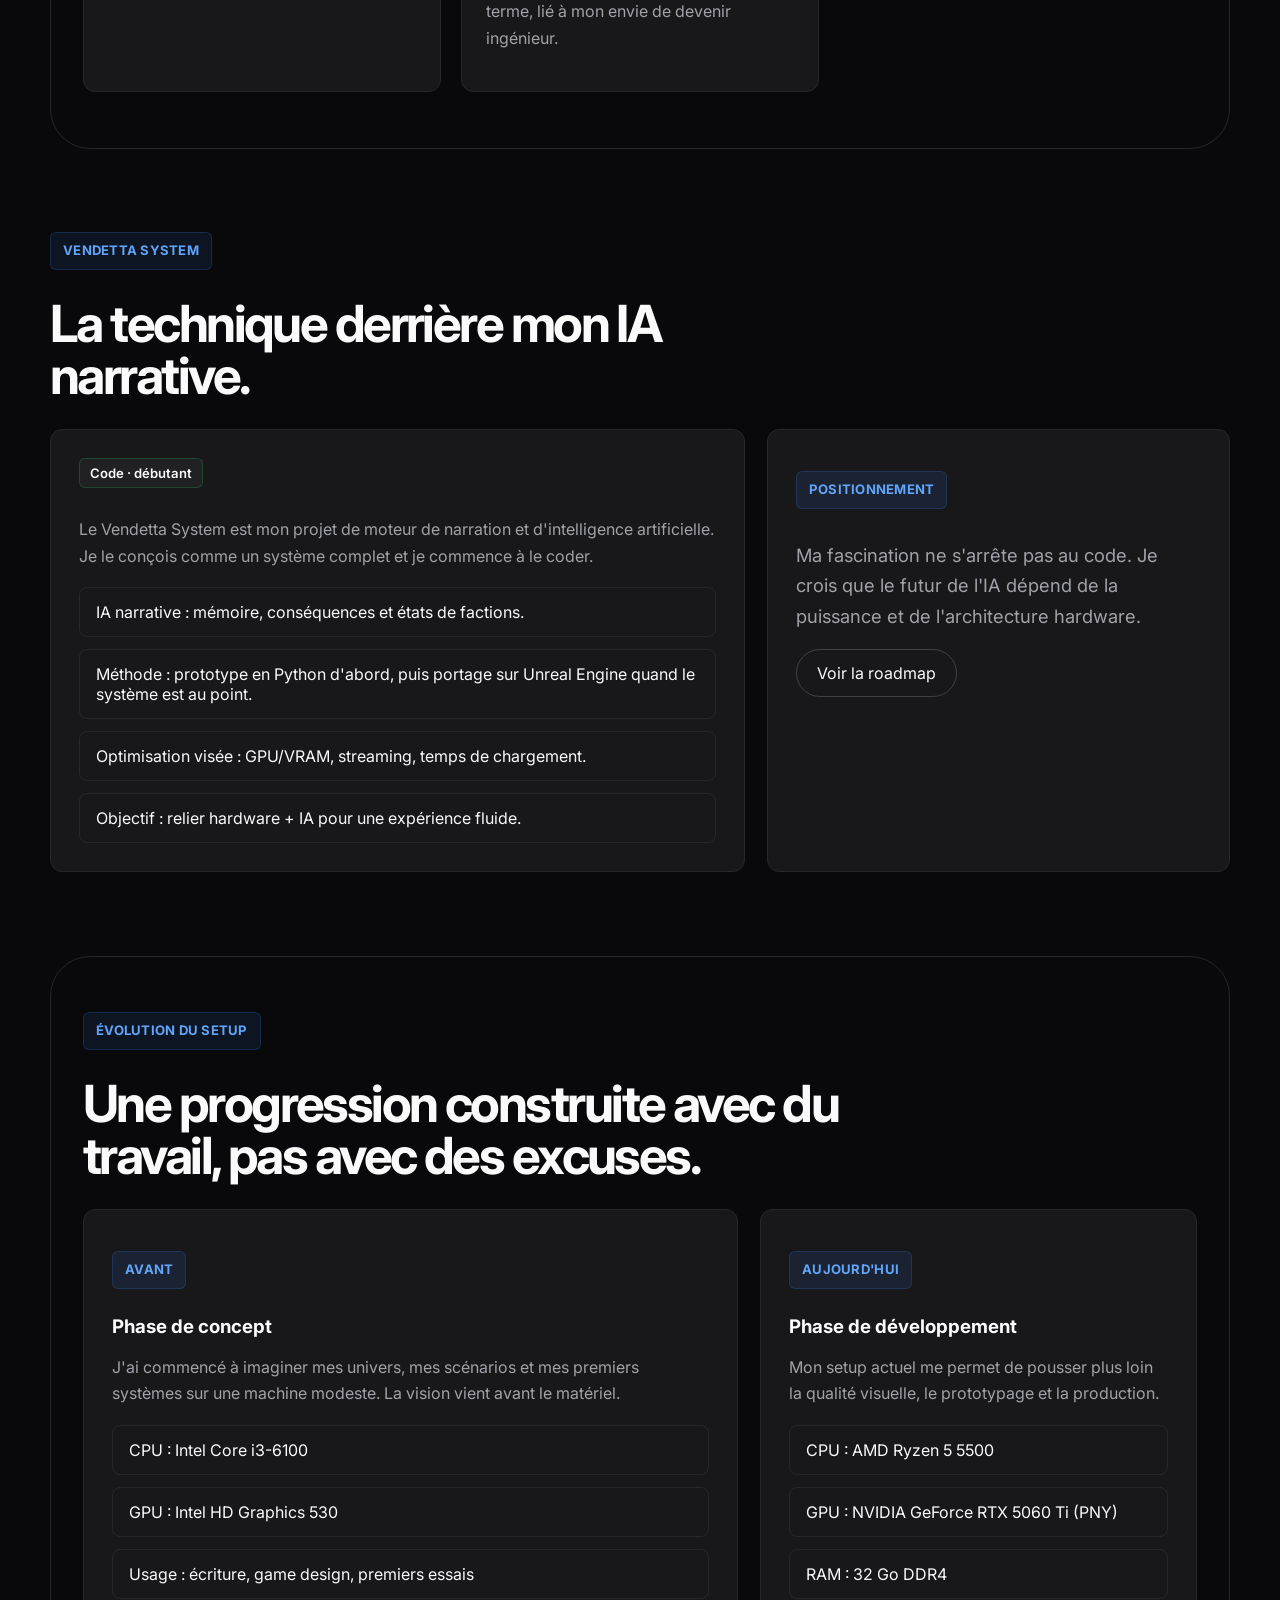
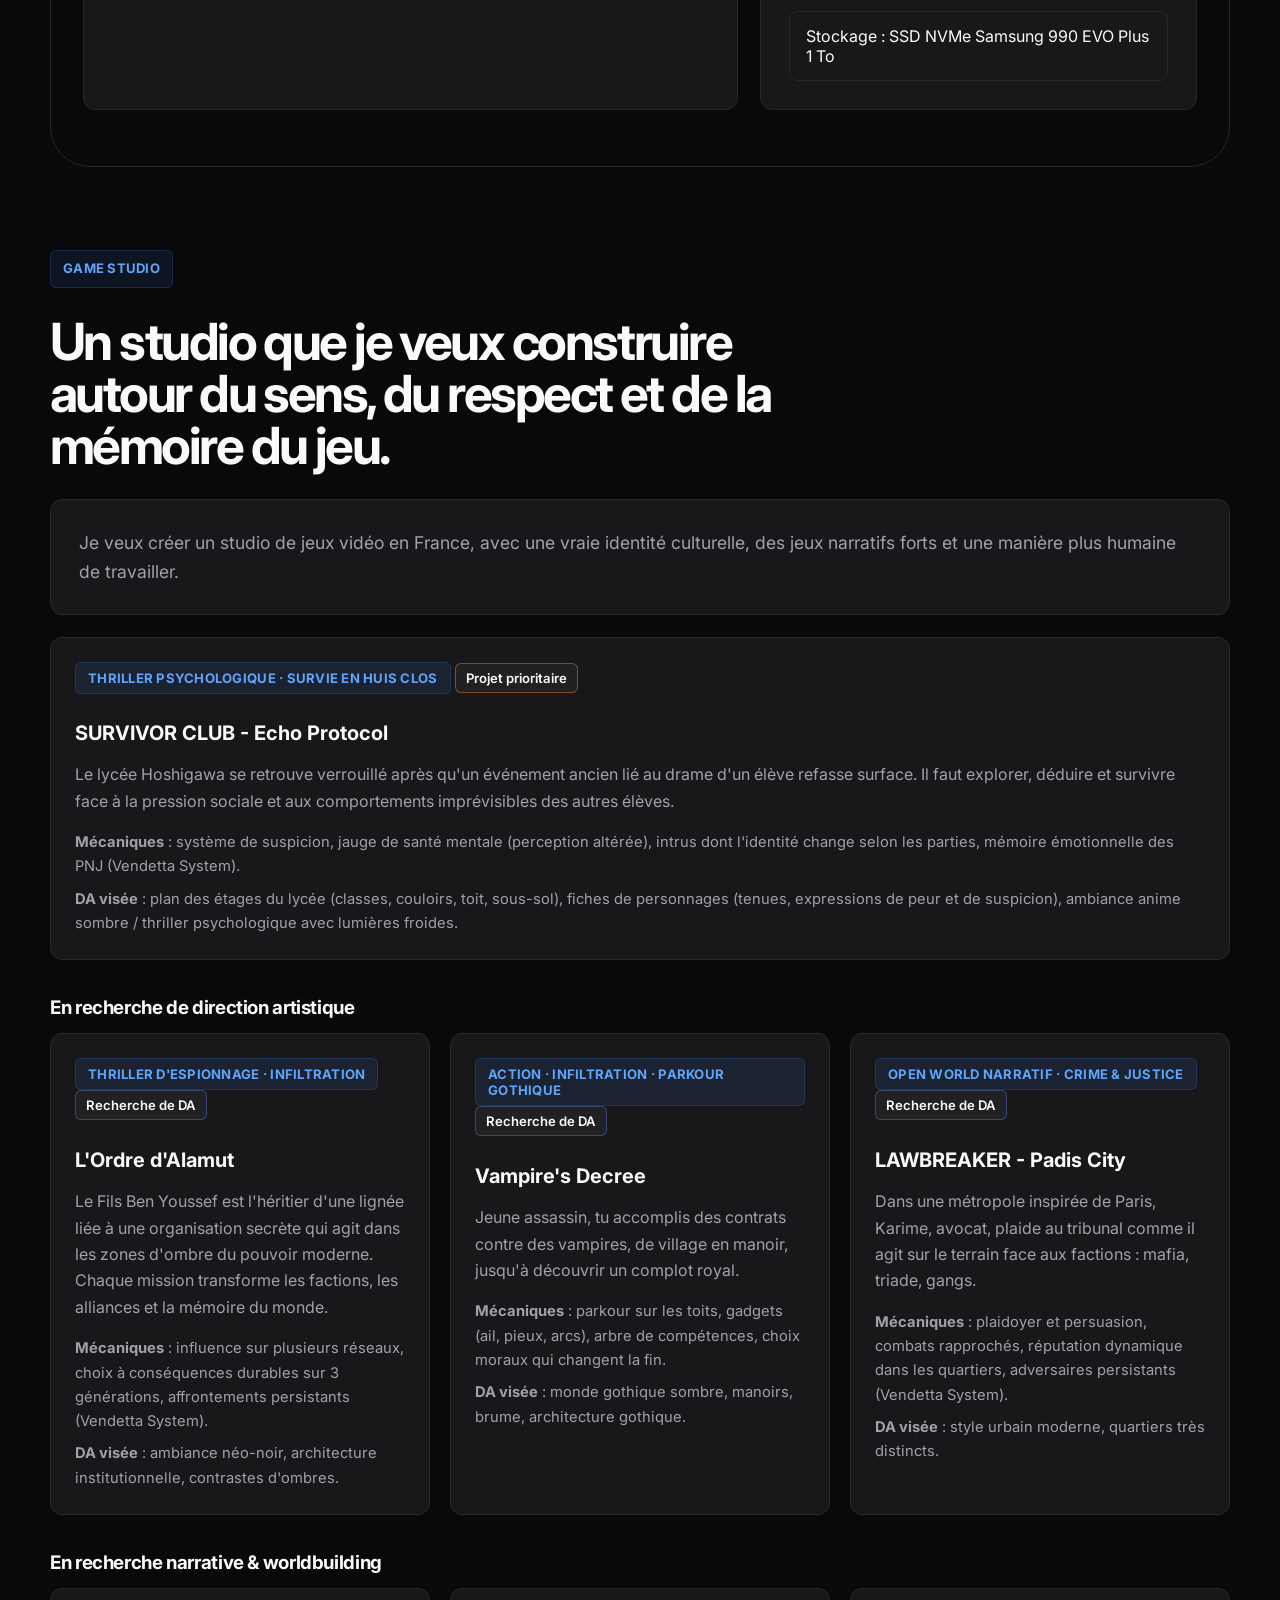
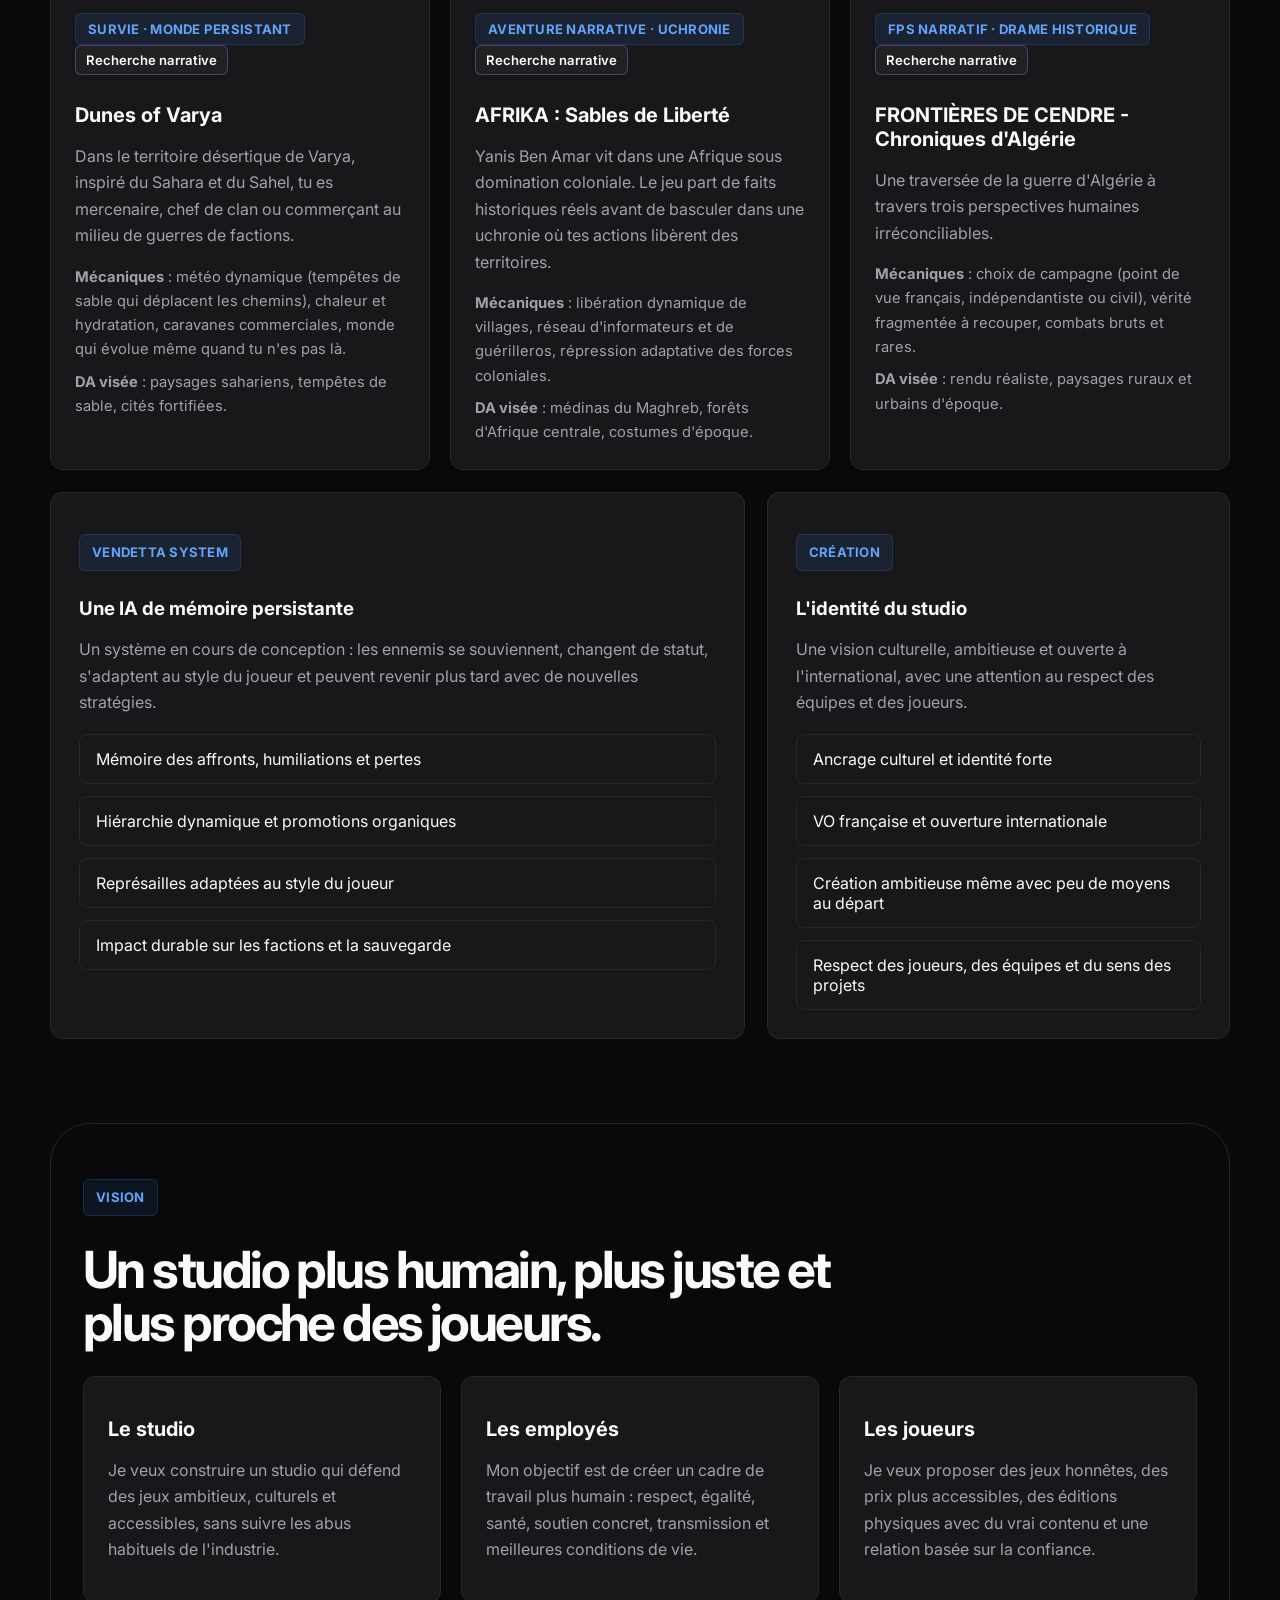
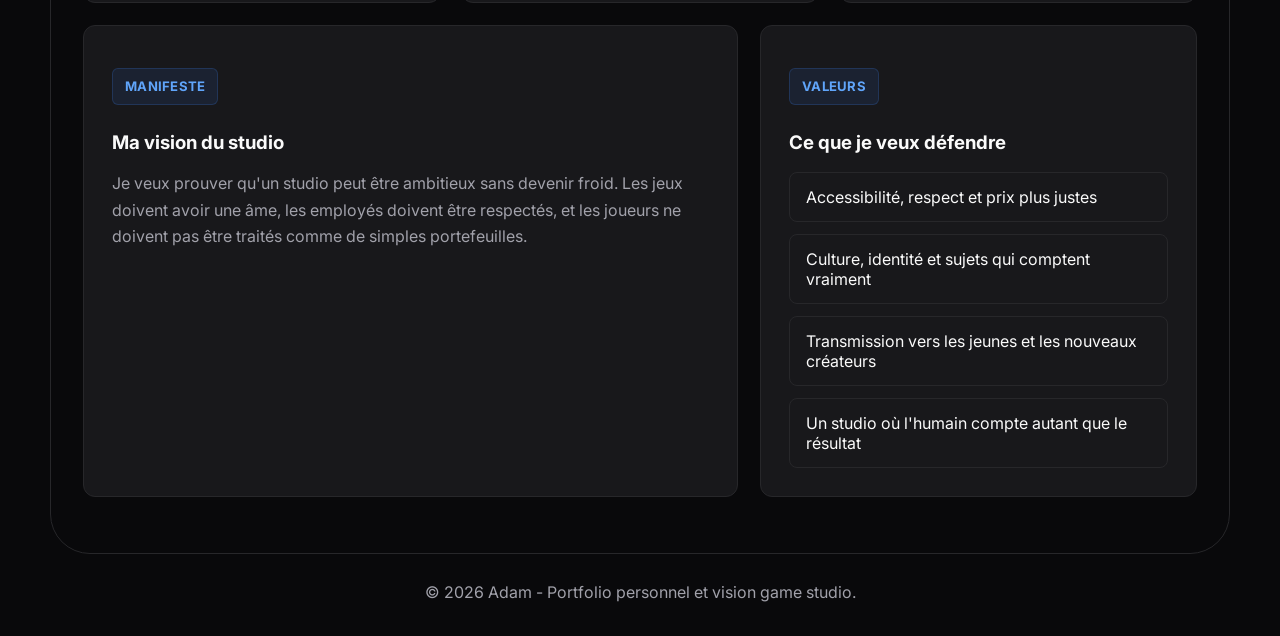
==== commit a1efc306: "Remet les fichiers a la racine" ====
--- a/index.html
+++ b/index.html
@@ -1,492 +1,411 @@
-<!DOCTYPE html>
-<html lang="fr">
-<head>
+<!DOCTYPE html>
+<html lang="fr">
+<head>
   <meta charset="UTF-8">
   <meta name="viewport" content="width=device-width, initial-scale=1.0">
-  <title>Adam Ben Nejma | Portfolio</title>
-  <meta name="description" content="Portfolio d'Adam Ben Nejma : projets tech, vision de studio, Vendetta System et roadmap 2025-2030." data-i18n="meta.description" data-i18n-attr="content">
-  <meta name="author" content="Adam Ben Nejma">
+  <title>Adam | Portfolio</title>
+  <meta name="description" content="Portfolio d&#x27;Adam, 15 ans, France : projets tech, concepts de jeux, Vendetta System et roadmap 2025-2030." data-i18n="meta.description" data-i18n-attr="content">
+  <meta name="author" content="Adam">
   <meta name="robots" content="index,follow">
-  <meta name="color-scheme" content="light dark">
-  <meta name="theme-color" content="#f7f5f0" media="(prefers-color-scheme: light)">
-  <meta name="theme-color" content="#0c0c0e" media="(prefers-color-scheme: dark)">
+  <meta name="color-scheme" content="dark">
+  <meta name="theme-color" content="#09090b">
 
   <meta property="og:type" content="website">
-  <meta property="og:title" content="Adam Ben Nejma | Portfolio" data-i18n="document.title" data-i18n-attr="content">
-  <meta property="og:description" content="Portfolio d'Adam Ben Nejma : projets tech, vision de studio, Vendetta System et roadmap 2025-2030." data-i18n="meta.description" data-i18n-attr="content">
+  <meta property="og:title" content="Adam | Portfolio" data-i18n="document.title" data-i18n-attr="content">
+  <meta property="og:description" content="Portfolio d&#x27;Adam, 15 ans, France : projets tech, concepts de jeux, Vendetta System et roadmap 2025-2030." data-i18n="meta.description" data-i18n-attr="content">
   <meta name="twitter:card" content="summary">
 
   <link rel="icon" href="assets/favicon.svg" type="image/svg+xml">
   <link rel="preconnect" href="https://fonts.googleapis.com">
   <link rel="preconnect" href="https://fonts.gstatic.com" crossorigin>
-  <link href="https://fonts.googleapis.com/css2?family=Instrument+Sans:wght@400;500;600;700&family=Plus+Jakarta+Sans:wght@500;700;800&display=swap" rel="stylesheet">
+  <link href="https://fonts.googleapis.com/css2?family=Inter:wght@400;500;600;700;800&display=swap" rel="stylesheet">
   <link rel="stylesheet" href="style.css">
 </head>
-<body data-page="index">
+<body class="dark" data-page="index">
   <div class="page-glow page-glow-left"></div>
   <div class="page-glow page-glow-right"></div>
   <div class="bubbles" aria-hidden="true"></div>
   <a class="skip-link" href="#content" data-i18n="skip.link">Aller au contenu</a>
-
-  <header class="site-header">
-    <nav class="nav">
-      <a class="brand" href="#home">Adam Ben Nejma</a>
+
+  <header class="site-header">
+    <nav class="nav">
+      <a class="brand" href="#home">Adam</a>
       <ul class="nav-links">
         <li><a href="#home" data-i18n="nav.home">Accueil</a></li>
+        <li><a href="#tech-projects" data-i18n="nav.projects">Projets</a></li>
         <li><a href="#vendetta-system" data-i18n="nav.vendetta">Vendetta System</a></li>
-        <li><a href="roadmap.html" data-i18n="nav.roadmap">Roadmap 2025-2030</a></li>
-        <li><a href="#ecosystem" data-i18n="nav.ecosystem">Écosystème</a></li>
-        <li><a href="#contact" data-i18n="nav.contact">Contact</a></li>
+        <li><a href="#game-studio" data-i18n="nav.games">Jeux</a></li>
+        <li><a href="roadmap.html" data-i18n="nav.roadmap">Roadmap</a></li>
         <li><button id="lang-toggle" type="button" aria-label="Switch language">EN</button></li>
-        <li><button id="theme-toggle" type="button" aria-label="Basculer le theme">&#127765;</button></li>
       </ul>
     </nav>
   </header>
-
+
   <main id="content">
-    <section id="home" class="hero section">
-      <div class="hero-copy">
-        <p class="eyebrow" data-i18n="hero.eyebrow">Portfolio creatif</p>
-        <h1 data-i18n="hero.title">Je construis un profil tech avec une vraie vision jeu video.</h1>
-        <p class="hero-text" data-i18n="hero.text">
-          Je m'appelle Adam Ben Nejma. J'aime le code, le hardware, le design propre et surtout l'idee de creer des mondes interactifs forts.
-        </p>
-
-        <div class="hero-actions">
-          <a class="button primary" href="#game-studio" data-i18n="hero.cta_games">Voir mes concepts de jeux</a>
-          <a class="button secondary" href="#manifesto" data-i18n="hero.cta_vision">Voir ma vision</a>
-        </div>
-
-        <div class="hero-metrics">
-          <article class="metric-card">
-            <strong>3</strong>
-            <span data-i18n="hero.metric_games">concepts de jeux</span>
-          </article>
-          <article class="metric-card">
-            <strong>1</strong>
-            <span data-i18n="hero.metric_studio">vision de studio</span>
-          </article>
-          <article class="metric-card">
-            <strong>100%</strong>
-            <span data-i18n="hero.metric_learning">apprentissage concret</span>
-          </article>
-        </div>
-      </div>
-
-      <aside class="hero-panel glass-card">
-        <p class="panel-label" data-i18n="hero.panel_label">Bulle vision</p>
-        <p class="panel-quote" data-i18n="hero.panel_text">
-          Je veux creer mon propre studio de jeux video, avec des jeux narratifs, des mondes vivants et une facon plus humaine de concevoir, produire et partager.
-        </p>
-
-        <div class="hero-orbit">
-          <span class="orbit-ring orbit-ring-large"></span>
-          <span class="orbit-ring orbit-ring-small"></span>
-          <span class="orbit-core"></span>
-        </div>
-      </aside>
-    </section>
-
-    <section id="identity" class="section section-soft">
-      <div class="section-heading">
-        <p class="eyebrow" data-i18n="identity.eyebrow">Identite</p>
-        <h2 data-i18n="identity.title">Un profil entre technologie, design et ambition creative.</h2>
-      </div>
-
-      <div class="split-grid">
-        <article class="glass-card">
-          <p data-i18n="identity.text_1">
-            Depuis petit, je m'interesse au hardware, a la programmation et a la maniere dont une bonne idee peut devenir un vrai projet.
-          </p>
-          <p data-i18n="identity.text_2">
-            Mon objectif n'est pas seulement d'apprendre des outils. Je veux construire une vision solide melangeant developpement, esthetique, narration et game design.
-          </p>
-        </article>
-
-        <article class="traits-card">
-          <h3 data-i18n="identity.showcase_title">Ce que je veux montrer</h3>
-          <ul class="trait-list">
-            <li data-i18n="identity.trait_1">Creativite et envie de construire</li>
-            <li data-i18n="identity.trait_2">Curiosite pour le code, le design et les systemes</li>
-            <li data-i18n="identity.trait_3">Volonte de creer un studio et des licences originales</li>
-            <li data-i18n="identity.trait_4">Progression constante sur des projets concrets</li>
-          </ul>
-        </article>
-      </div>
-    </section>
-
-    <section id="skills" class="section">
-      <div class="section-heading">
-        <p class="eyebrow" data-i18n="skills.eyebrow">Competences</p>
-        <h2 data-i18n="skills.title">Des bases techniques solides avec une direction orientee creation.</h2>
-      </div>
-
-      <div class="cards cards-4">
-        <article class="card reveal">
-          <span class="card-tag" data-i18n="skills.tag_code">Code</span>
-          <h3 data-i18n="skills.web_title">Developpement web</h3>
-          <p data-i18n="skills.web_text">HTML, CSS, JavaScript, interfaces interactives et animations front-end.</p>
-          <span class="card-accent"></span>
-        </article>
-
-        <article class="card reveal">
-          <span class="card-tag" data-i18n="skills.tag_logic">Logic</span>
-          <h3 data-i18n="skills.programming_title">Programmation</h3>
-          <p data-i18n="skills.programming_text">Python, algorithmique et reflexion structuree pour transformer une idee en systeme.</p>
-          <span class="card-accent"></span>
-        </article>
-
-        <article class="card reveal">
-          <span class="card-tag" data-i18n="skills.tag_design">Design</span>
-          <h3 data-i18n="skills.design_title">UI / UX</h3>
-          <p data-i18n="skills.design_text">Gout pour les interfaces propres, lisibles, modernes et inspirees d'une finition premium.</p>
-          <span class="card-accent"></span>
-        </article>
-
-        <article class="card reveal">
-          <span class="card-tag" data-i18n="skills.tag_hardware">Hardware</span>
-          <h3 data-i18n="skills.hardware_title">PC & optimisation</h3>
-          <p data-i18n="skills.hardware_text">Assemblage, configuration, tests et comprehension des composants et performances.</p>
-          <span class="card-accent"></span>
-        </article>
-      </div>
-    </section>
-
+    <section id="home" class="hero section">
+      <div class="hero-copy">
+        <p class="eyebrow" data-i18n="hero.eyebrow">Portfolio créatif</p>
+        <h1 data-i18n="hero.title">Je construis un profil tech avec une vraie vision jeu vidéo.</h1>
+        <p class="hero-text" data-i18n="hero.text">Je m'appelle Adam, j'ai 15 ans et je vis en France. J'aime le code, le hardware, le design propre et surtout l'idée de créer des mondes interactifs forts.</p>
+
+        <div class="hero-actions">
+          <a class="button primary" href="#game-studio" data-i18n="hero.cta_games">Voir mes concepts de jeux</a>
+          <a class="button secondary" href="#manifesto" data-i18n="hero.cta_vision">Voir ma vision</a>
+        </div>
+
+        <div class="hero-metrics">
+          <article class="metric-card">
+            <strong>7</strong>
+            <span data-i18n="hero.metric_games">concepts de jeux</span>
+          </article>
+          <article class="metric-card">
+            <strong>1</strong>
+            <span data-i18n="hero.metric_studio">vision de studio</span>
+          </article>
+          <article class="metric-card">
+            <strong>15</strong>
+            <span data-i18n="hero.metric_age">ans, et je me forme chaque jour</span>
+          </article>
+        </div>
+      </div>
+
+      <aside class="hero-panel glass-card">
+        <p class="panel-label" data-i18n="hero.panel_label">Bulle vision</p>
+        <p class="panel-quote" data-i18n="hero.panel_text">Je veux créer mon propre studio de jeux vidéo, avec des jeux narratifs, des mondes vivants et une façon plus humaine de concevoir, produire et partager.</p>
+
+        <div class="hero-orbit">
+          <span class="orbit-ring orbit-ring-large"></span>
+          <span class="orbit-ring orbit-ring-small"></span>
+          <span class="orbit-core"></span>
+        </div>
+      </aside>
+    </section>
+
+    <section id="identity" class="section section-soft">
+      <div class="section-heading">
+        <p class="eyebrow" data-i18n="identity.eyebrow">Identité</p>
+        <h2 data-i18n="identity.title">Un profil entre technologie, design et ambition créative.</h2>
+      </div>
+
+      <div class="split-grid">
+        <article class="glass-card">
+          <p data-i18n="identity.text_1">Depuis petit, je m'intéresse au hardware, à la programmation et à la manière dont une bonne idée peut devenir un vrai projet.</p>
+          <p data-i18n="identity.text_2">Mon objectif n'est pas seulement d'apprendre des outils. Je veux construire une vision solide mêlant développement, esthétique, narration et game design.</p>
+        </article>
+
+        <article class="traits-card">
+          <h3 data-i18n="identity.showcase_title">Ce que je veux montrer</h3>
+          <ul class="trait-list">
+            <li data-i18n="identity.trait_1">Créativité et envie de construire</li>
+            <li data-i18n="identity.trait_2">Curiosité pour le code, le design et les systèmes</li>
+            <li data-i18n="identity.trait_3">Volonté de créer un studio et des licences originales</li>
+            <li data-i18n="identity.trait_4">Progression constante sur des projets concrets</li>
+          </ul>
+        </article>
+      </div>
+    </section>
+
+    <section id="skills" class="section">
+      <div class="section-heading">
+        <p class="eyebrow" data-i18n="skills.eyebrow">Compétences</p>
+        <h2 data-i18n="skills.title">Des bases en construction, avec une direction orientée création.</h2>
+      </div>
+
+      <div class="cards cards-4">
+        <article class="card reveal">
+          <span class="card-tag" data-i18n="skills.tag_code">Code</span>
+          <h3 data-i18n="skills.web_title">Développement web</h3>
+          <p data-i18n="skills.web_text">HTML, CSS, JavaScript, interfaces interactives et animations front-end (niveau débutant).</p>
+          <span class="card-accent"></span>
+        </article>
+
+        <article class="card reveal">
+          <span class="card-tag" data-i18n="skills.tag_logic">Logique</span>
+          <h3 data-i18n="skills.programming_title">Programmation</h3>
+          <p data-i18n="skills.programming_text">Python, algorithmique et réflexion structurée pour transformer une idée en système (je débute).</p>
+          <span class="card-accent"></span>
+        </article>
+
+        <article class="card reveal">
+          <span class="card-tag" data-i18n="skills.tag_design">Design</span>
+          <h3 data-i18n="skills.design_title">UI / UX</h3>
+          <p data-i18n="skills.design_text">Goût pour les interfaces propres, lisibles et modernes.</p>
+          <span class="card-accent"></span>
+        </article>
+
+        <article class="card reveal">
+          <span class="card-tag" data-i18n="skills.tag_hardware">Hardware</span>
+          <h3 data-i18n="skills.hardware_title">PC &amp; optimisation</h3>
+          <p data-i18n="skills.hardware_text">Assemblage, configuration, tests et compréhension des composants et des performances.</p>
+          <span class="card-accent"></span>
+        </article>
+      </div>
+    </section>
+
     <section id="tech-projects" class="section section-soft">
       <div class="section-heading">
-        <p class="eyebrow" data-i18n="tech.eyebrow">Tech Projects</p>
+        <p class="eyebrow" data-i18n="tech.eyebrow">Projets tech</p>
         <h2 data-i18n="tech.title">Mes projets techniques pour apprendre, tester et progresser.</h2>
       </div>
-
-      <div class="cards">
-        <article class="card reveal">
-          <h3 data-i18n="tech.project_1_title">Portfolio web</h3>
-          <p data-i18n="tech.project_1_text">Un site personnel moderne avec navigation fluide, animations et presentation plus premium.</p>
-          <span class="card-accent"></span>
-        </article>
-
-        <article class="card reveal">
-          <h3 data-i18n="tech.project_2_title">PC hardware</h3>
-          <p data-i18n="tech.project_2_text">Montage, optimisation et analyse des performances sur des configurations personnelles.</p>
-          <span class="card-accent"></span>
-        </article>
-
-        <article class="card reveal">
-          <h3 data-i18n="tech.project_3_title">App mobile</h3>
-          <p data-i18n="tech.project_3_text">Prototype mobile pour experimenter la logique applicative et le design d'interface.</p>
-          <span class="card-accent"></span>
-        </article>
-
-        <article class="card reveal">
-          <h3 data-i18n="tech.project_4_title">Arduino</h3>
-          <p data-i18n="tech.project_4_text">Petits systemes automatises, capteurs et experimentation autour de l'electronique.</p>
-          <span class="card-accent"></span>
-        </article>
-
-        <article class="card reveal">
-          <h3 data-i18n="tech.project_5_title">Exploration IA</h3>
-          <p data-i18n="tech.project_5_text">Tests de scripts et premieres explorations autour de l'intelligence artificielle.</p>
-          <span class="card-accent"></span>
-        </article>
+
+      <div class="cards">
+        <article class="card reveal">
+          <span class="status-pill status-code" data-i18n="status.code">Code · débutant</span>
+          <h3 data-i18n="tech.project_1_title">Portfolio web</h3>
+          <p data-i18n="tech.project_1_text">Mon site personnel, le premier projet que j'ai codé : navigation, animations et présentation soignée.</p>
+          <span class="card-accent"></span>
+        </article>
+
+        <article class="card reveal">
+          <span class="status-pill status-hw" data-i18n="status.hw">Hardware &amp; System</span>
+          <h3 data-i18n="tech.project_2_title">PC hardware</h3>
+          <p data-i18n="tech.project_2_text">Montage, optimisation et analyse des performances sur des configurations personnelles.</p>
+          <span class="card-accent"></span>
+        </article>
+        <article class="card reveal">
+          <span class="status-pill status-hw" data-i18n="status.hw">Hardware &amp; System</span>
+          <h3 data-i18n="tech.project_6_title">Hackintosh</h3>
+          <p data-i18n="tech.project_6_text">J'ai installé macOS sur un PC non-Apple (HP ProDesk 400 G3) avec OpenCore, en modifiant des fichiers de configuration (plist). Il fonctionne vraiment : accélération graphique, web et usage de tous les jours. J'y apprends comment un ordinateur démarre et comment ses composants communiquent.</p>
+          <span class="card-accent"></span>
+        </article>
+
+        <article class="card reveal">
+          <span class="status-pill status-code" data-i18n="status.code">Code · débutant</span>
+          <h3 data-i18n="tech.project_3_title">Prototype du Vendetta System (Python)</h3>
+          <p data-i18n="tech.project_3_text">Je prototype d'abord en Python : mémoire des PNJ et états de factions. Quand le système sera au point, je le porterai sur Unreal Engine.</p>
+          <span class="card-accent"></span>
+        </article>
+        <article class="card reveal">
+          <span class="status-pill status-learning" data-i18n="status.learning">En apprentissage</span>
+          <h3 data-i18n="tech.project_7_title">Étude : GPU et pilotes graphiques</h3>
+          <p data-i18n="tech.project_7_text">Je cherche à comprendre comment fonctionnent un GPU NVIDIA récent, Metal et les pilotes graphiques. Je débute : c'est un objectif d'apprentissage à long terme, lié à mon envie de devenir ingénieur.</p>
+          <span class="card-accent"></span>
+        </article>
+
+
       </div>
     </section>
 
     <section id="vendetta-system" class="section">
       <div class="section-heading">
         <p class="eyebrow" data-i18n="vendetta.eyebrow">Vendetta System</p>
-        <h2 data-i18n="vendetta.title">La technique derriere mon IA narrative.</h2>
+        <h2 data-i18n="vendetta.title">La technique derrière mon IA narrative.</h2>
       </div>
 
       <div class="split-grid">
         <article class="glass-card reveal">
-          <p data-i18n="vendetta.text">
-            Le Vendetta System est un moteur de narration et d'intelligence artificielle pense comme un systeme complet : logique, performance, rendu et outils de production.
-          </p>
+          <span class="status-pill status-code" data-i18n="status.code">Code · débutant</span>
+          <p data-i18n="vendetta.text">Le Vendetta System est mon projet de moteur de narration et d'intelligence artificielle. Je le conçois comme un système complet et je commence à le coder.</p>
           <ul class="trait-list vendetta-list">
-            <li data-i18n="vendetta.item_1">IA narrative : memoire, consequences et etats de factions.</li>
-            <li data-i18n="vendetta.item_2">Pipeline : prototypes rapides, iteration et mise a l'echelle.</li>
-            <li data-i18n="vendetta.item_3">Optimisation : GPU/VRAM, streaming, temps de chargement.</li>
-            <li data-i18n="vendetta.item_4">Objectif : relier hardware + IA pour une experience fluide.</li>
+            <li data-i18n="vendetta.item_1">IA narrative : mémoire, conséquences et états de factions.</li>
+            <li data-i18n="vendetta.item_2">Méthode : prototype en Python d'abord, puis portage sur Unreal Engine quand le système est au point.</li>
+            <li data-i18n="vendetta.item_3">Optimisation visée : GPU/VRAM, streaming, temps de chargement.</li>
+            <li data-i18n="vendetta.item_4">Objectif : relier hardware + IA pour une expérience fluide.</li>
           </ul>
         </article>
 
         <article class="glass-card reveal vendetta-goal">
           <p class="panel-label" data-i18n="vendetta.goal_label">Positionnement</p>
-          <p class="panel-quote" data-i18n="vendetta.goal_text">
-            Ma fascination ne s'arrete pas au code. Je crois que le futur de l'IA depend de la puissance et de l'architecture hardware.
-          </p>
-          <a class="button secondary" href="roadmap.html" data-i18n="vendetta.cta">Voir la roadmap Double Ascension</a>
+          <p class="panel-quote" data-i18n="vendetta.goal_text">Ma fascination ne s'arrête pas au code. Je crois que le futur de l'IA dépend de la puissance et de l'architecture hardware.</p>
+          <a class="button secondary" href="roadmap.html" data-i18n="vendetta.cta">Voir la roadmap</a>
         </article>
       </div>
     </section>
 
     <section id="setup" class="section section-soft">
       <div class="section-heading">
-        <p class="eyebrow" data-i18n="setup.eyebrow">Evolution du studio</p>
+        <p class="eyebrow" data-i18n="setup.eyebrow">Évolution du setup</p>
         <h2 data-i18n="setup.title">Une progression construite avec du travail, pas avec des excuses.</h2>
       </div>
-
-      <div class="split-grid studio-details">
-        <article class="glass-card reveal">
-          <p class="eyebrow" data-i18n="setup.before_eyebrow">Avant</p>
-          <h3 data-i18n="setup.before_title">Phase de concept</h3>
-          <p data-i18n="setup.before_text">
-            J'ai commence a imaginer mes univers, mes scenarios et mes premiers systemes sur une machine modeste. C'est la preuve que la vision vient avant le materiel.
-          </p>
-          <ul class="trait-list">
-            <li data-i18n="setup.before_item_1">CPU : Intel Core i3-6100</li>
-            <li data-i18n="setup.before_item_2">GPU : Intel HD Graphics 530</li>
-            <li data-i18n="setup.before_item_3">Usage : ecriture, game design, premiers prototypes</li>
-            <li><a href="https://userdiag.com/id/7AfDZUfnks" target="_blank" rel="noopener noreferrer" data-i18n="setup.before_link">Voir le diagnostic</a></li>
-          </ul>
-        </article>
-
-        <article class="glass-card reveal">
-          <p class="eyebrow" data-i18n="setup.now_eyebrow">Aujourd'hui</p>
-          <h3 data-i18n="setup.now_title">Phase de developpement</h3>
-          <p data-i18n="setup.now_text">
-            Aujourd'hui, mon setup me permet de pousser plus loin la qualite visuelle, le prototypage et la production. Cette evolution montre un vrai investissement personnel.
-          </p>
-          <ul class="trait-list">
-            <li data-i18n="setup.now_item_1">CPU : AMD Ryzen 5 5500</li>
-            <li data-i18n="setup.now_item_2">GPU : NVIDIA GeForce RTX 5060 Ti (PNY)</li>
-            <li data-i18n="setup.now_item_3">RAM : 32 Go DDR4</li>
-            <li data-i18n="setup.now_item_4">Stockage : SSD NVMe Samsung 990 EVO Plus 1 To</li>
-            <li><a href="https://userdiag.com/id/TTmkhNud4X" target="_blank" rel="noopener noreferrer" data-i18n="setup.now_link">Voir le diagnostic</a></li>
-          </ul>
-        </article>
-      </div>
-    </section>
-
-    <section id="ecosystem" class="section section-soft ecosystem ecosystem-locked" data-unlock-code="ADAM">
-      <div class="section-heading">
-        <p class="eyebrow" data-i18n="ecosystem.eyebrow">Écosystème</p>
-        <h2 data-i18n="ecosystem.title">Partenariats & écosystème</h2>
-        <p data-i18n="ecosystem.lead">
-          Le futur de l'IA narrative ne se construit pas seul, il s'appuie sur les geants du hardware.
-        </p>
-      </div>
-
-      <article class="ecosystem-coming glass-card reveal">
-        <p class="panel-label" data-i18n="ecosystem.coming_title">Coming soon</p>
-        <p class="panel-quote" data-i18n="ecosystem.coming_text">Section en preparation.</p>
-      </article>
-
-      <div class="partner-grid ecosystem-details" aria-hidden="true">
-        <article class="partner-card glass-card reveal">
-          <div class="partner-head">
-            <img class="partner-logo" loading="lazy" src="assets/logos/samsung.png" alt="Samsung">
-            <div class="partner-meta">
-              <h3>Samsung France</h3>
-              <p class="partner-status">
-                <span class="status-pill status-active" data-i18n="ecosystem.samsung_status">Dossier prioritaire - En etude finale</span>
-              </p>
-            </div>
-          </div>
-          <p data-i18n="ecosystem.samsung_details">Echanges en cours avec la direction. Objectif : equipement du studio en moniteurs de precision.</p>
-          <div class="progress" role="progressbar" aria-label="Avancement Samsung" aria-valuemin="0" aria-valuemax="100" aria-valuenow="80">
-            <span style="width: 80%"></span>
-          </div>
-        </article>
-
-        <article class="partner-card glass-card reveal is-muted">
-          <div class="partner-head">
-            <img class="partner-logo" loading="lazy" src="assets/logos/nvidia.svg" alt="NVIDIA">
-            <div class="partner-meta">
-              <h3>NVIDIA</h3>
-              <p class="partner-status">
-                <span class="status-pill status-pending" data-i18n="ecosystem.nvidia_status">Prise de contact - Phase exploratoire</span>
-              </p>
-            </div>
-          </div>
-          <p data-i18n="ecosystem.nvidia_details">Discussions exploratoires sur l'optimisation GPU et le rendu avance pour le Vendetta System.</p>
-          <div class="progress" role="progressbar" aria-label="Avancement NVIDIA" aria-valuemin="0" aria-valuemax="100" aria-valuenow="20">
-            <span style="width: 20%"></span>
-          </div>
-        </article>
-
-        <article class="partner-card glass-card reveal is-muted">
-          <div class="partner-head">
-            <div class="partner-logos" aria-label="Herman Miller and Logitech G logos">
-              <img class="partner-logo" loading="lazy" src="assets/logos/herman-miller.png" alt="Herman Miller">
-              <img class="partner-logo" loading="lazy" src="assets/logos/logitech.svg" alt="Logitech G">
-            </div>
-            <div class="partner-meta">
-              <h3>Herman Miller & Logitech G</h3>
-              <p class="partner-status">
-                <span class="status-pill status-pending" data-i18n="ecosystem.hm_status">En attente de retour media</span>
-              </p>
-            </div>
-          </div>
-          <p data-i18n="ecosystem.hm_details">Dossier transmis : ergonomie et peripheriques de creation haute performance.</p>
-          <div class="progress" role="progressbar" aria-label="Avancement Herman Miller & Logitech G" aria-valuemin="0" aria-valuemax="100" aria-valuenow="15">
-            <span style="width: 15%"></span>
-          </div>
-        </article>
-      </div>
-    </section>
+
+      <div class="split-grid studio-details">
+        <article class="glass-card reveal">
+          <p class="eyebrow" data-i18n="setup.before_eyebrow">Avant</p>
+          <h3 data-i18n="setup.before_title">Phase de concept</h3>
+          <p data-i18n="setup.before_text">J'ai commencé à imaginer mes univers, mes scénarios et mes premiers systèmes sur une machine modeste. La vision vient avant le matériel.</p>
+          <ul class="trait-list">
+            <li data-i18n="setup.before_item_1">CPU : Intel Core i3-6100</li>
+            <li data-i18n="setup.before_item_2">GPU : Intel HD Graphics 530</li>
+            <li data-i18n="setup.before_item_3">Usage : écriture, game design, premiers essais</li>
+          </ul>
+        </article>
+
+        <article class="glass-card reveal">
+          <p class="eyebrow" data-i18n="setup.now_eyebrow">Aujourd'hui</p>
+          <h3 data-i18n="setup.now_title">Phase de développement</h3>
+          <p data-i18n="setup.now_text">Mon setup actuel me permet de pousser plus loin la qualité visuelle, le prototypage et la production.</p>
+          <ul class="trait-list">
+            <li data-i18n="setup.now_item_1">CPU : AMD Ryzen 5 5500</li>
+            <li data-i18n="setup.now_item_2">GPU : NVIDIA GeForce RTX 5060 Ti (PNY)</li>
+            <li data-i18n="setup.now_item_3">RAM : 32 Go DDR4</li>
+            <li data-i18n="setup.now_item_4">Stockage : SSD NVMe Samsung 990 EVO Plus 1 To</li>
+          </ul>
+        </article>
+      </div>
+    </section>
+
 
     <section id="game-studio" class="section studio-section">
       <div class="section-heading">
         <p class="eyebrow" data-i18n="studio.eyebrow">Game Studio</p>
-        <h2 data-i18n="studio.title">Un studio que je veux construire autour du sens, du respect et de la memoire du jeu.</h2>
-      </div>
-
-      <div class="studio-banner glass-card">
-        <p class="studio-bubble" data-i18n="studio.bubble">
-          Je veux creer un studio de jeux video base entre Plan-de-Cuques et Marseille, avec une vraie identite culturelle, des jeux narratifs forts et une maniere plus humaine de travailler.
-        </p>
-      </div>
-
-      <div class="cards">
-        <article class="card project-card reveal">
-          <span class="card-tag" data-i18n="studio.game_1_tag">Jeu 1</span>
-          <h3>L'Ordre d'Alamut</h3>
-          <p data-i18n="studio.game_1_text">
-            Un thriller d'espionnage moderne autour d'un heritage secret. Chaque mission transforme les factions, les alliances et la memoire du monde.
-          </p>
-          <span class="card-accent"></span>
-        </article>
-
-        <article class="card project-card reveal">
-          <span class="card-tag" data-i18n="studio.game_2_tag">Jeu 2</span>
-          <h3>LAWBREAKER - Padis City</h3>
-          <p data-i18n="studio.game_2_text">
-            Une ville inspiree de Paris, des quartiers sous tension, et un avocat capable d'utiliser la loi, l'influence et la peur comme armes.
-          </p>
-          <span class="card-accent"></span>
-        </article>
-
-        <article class="card project-card reveal">
-          <span class="card-tag" data-i18n="studio.game_3_tag">Jeu 3</span>
-          <h3>Vampire's Decree</h3>
-          <p data-i18n="studio.game_3_text">
-            Un royaume gothique, des vampires, un complot royal et une progression fondee sur la furtivite, le parkour et les choix moraux.
-          </p>
-          <span class="card-accent"></span>
-        </article>
-      </div>
-
-      <div class="split-grid studio-details">
-        <article class="glass-card reveal">
-          <p class="eyebrow" data-i18n="studio.system_eyebrow">Vendetta System</p>
-          <h3 data-i18n="studio.system_title">Une IA de memoire persistante</h3>
-          <p data-i18n="studio.system_text">
-            Le Vendetta System est une architecture d'IA comportementale persistante. Les ennemis se souviennent, changent de statut, s'adaptent au style du joueur et peuvent revenir plus tard avec de nouvelles strategies.
-          </p>
-          <ul class="trait-list">
-            <li data-i18n="studio.system_trait_1">Memoire des affronts, humiliations et pertes</li>
-            <li data-i18n="studio.system_trait_2">Hierarchie dynamique et promotions organiques</li>
-            <li data-i18n="studio.system_trait_3">Represailles adaptees au style du joueur</li>
-            <li data-i18n="studio.system_trait_4">Impact durable sur les factions et la sauvegarde</li>
-          </ul>
-        </article>
-
-        <article class="glass-card reveal">
-          <p class="eyebrow" data-i18n="studio.creation_eyebrow">Creation</p>
-          <h3 data-i18n="studio.creation_title">Le studio et ses racines</h3>
-          <p data-i18n="studio.creation_text">
-            Ma vision part de Marseille et Plan-de-Cuques. Je veux creer en France, en VO francaise, avec une identite nourrie par des cultures reelles, des sujets humains et une volonte de transmission.
-          </p>
-          <ul class="trait-list">
-            <li data-i18n="studio.creation_trait_1">Origines locales et ancrage culturel</li>
-            <li data-i18n="studio.creation_trait_2">VO francaise et ouverture internationale</li>
-            <li data-i18n="studio.creation_trait_3">Creation ambitieuse meme avec peu de moyens au depart</li>
-            <li data-i18n="studio.creation_trait_4">Respect des joueurs, des equipes et du sens des projets</li>
-          </ul>
-        </article>
-      </div>
-    </section>
-
-    <section id="manifesto" class="section section-soft">
-      <div class="section-heading">
-        <p class="eyebrow" data-i18n="vision.eyebrow">Vision</p>
-        <h2 data-i18n="vision.title">Un studio plus humain, plus juste et plus proche des joueurs.</h2>
-      </div>
-
-      <div class="cards">
-        <article class="card reveal">
-          <h3 data-i18n="vision.card_1_title">Le studio</h3>
-          <p data-i18n="vision.card_1_text">
-            Je veux construire un studio de developpement qui defend des jeux ambitieux, culturels et accessibles, sans suivre les abus habituels de l'industrie.
-          </p>
-          <span class="card-accent"></span>
-        </article>
-
-        <article class="card reveal">
-          <h3 data-i18n="vision.card_2_title">Les employes</h3>
-          <p data-i18n="vision.card_2_text">
-            Mon objectif est de creer un cadre de travail plus humain : respect, egalite, sante, soutien concret, transmission et meilleures conditions de vie.
-          </p>
-          <span class="card-accent"></span>
-        </article>
-
-        <article class="card reveal">
-          <h3 data-i18n="vision.card_3_title">Les joueurs</h3>
-          <p data-i18n="vision.card_3_text">
-            Je veux proposer des jeux honnetes, des prix plus accessibles, des editions physiques avec du vrai contenu et une relation basee sur la confiance.
-          </p>
-          <span class="card-accent"></span>
-        </article>
-      </div>
-
-      <div class="split-grid studio-details">
-        <article class="glass-card reveal">
-          <p class="eyebrow" data-i18n="vision.manifesto_eyebrow">Manifeste</p>
-          <h3 data-i18n="vision.manifesto_title">Ma vision du studio</h3>
-          <p data-i18n="vision.manifesto_text">
-            Je veux prouver qu'un studio peut etre ambitieux sans devenir froid. Les jeux doivent avoir une ame, les employes doivent etre respectes, et les joueurs ne doivent pas etre traites comme de simples portefeuilles.
-          </p>
-        </article>
-
-        <article class="glass-card reveal">
-          <p class="eyebrow" data-i18n="vision.values_eyebrow">Valeurs</p>
-          <h3 data-i18n="vision.values_title">Ce que je veux defendre</h3>
-          <ul class="trait-list">
-            <li data-i18n="vision.value_1">Accessibilite, respect et prix plus justes</li>
-            <li data-i18n="vision.value_2">Culture, identite et sujets qui comptent vraiment</li>
-            <li data-i18n="vision.value_3">Transmission vers les jeunes et nouveaux createurs</li>
-            <li data-i18n="vision.value_4">Un studio ou l'humain compte autant que le resultat</li>
-          </ul>
-        </article>
-      </div>
-    </section>
-
-    <section id="contact" class="section section-soft">
-      <div class="section-heading">
-        <p class="eyebrow" data-i18n="contact.eyebrow">Contact</p>
-        <h2 data-i18n="contact.title">Discutons d'un projet, d'une idee ou d'une collaboration.</h2>
-      </div>
-
-      <div class="contact-layout">
-        <article class="glass-card contact-card">
-          <p class="contact-label">Email</p>
-          <a class="contact-link" href="mailto:adambennejma15@gmail.com">adambennejma15@gmail.com</a>
-          <p class="contact-note" data-i18n="contact.note">
-            Ouvert aux echanges autour du web, de la tech et de la creation de jeux video.
-          </p>
-        </article>
-
-        <form class="contact-form glass-card" action="mailto:adambennejma15@gmail.com" method="post" enctype="text/plain">
-          <label for="name" data-i18n="contact.name_label">Nom</label>
-          <input id="name" name="Nom" type="text" placeholder="Votre nom" data-i18n-placeholder="contact.name_placeholder" required>
-
-          <label for="email" data-i18n="contact.email_label">Email</label>
-          <input id="email" name="Email" type="email" placeholder="Votre email" data-i18n-placeholder="contact.email_placeholder" required>
-
-          <label for="message" data-i18n="contact.message_label">Message</label>
-          <textarea id="message" name="Message" placeholder="Votre message" data-i18n-placeholder="contact.message_placeholder" required></textarea>
-
-          <button class="button primary" type="submit" data-i18n="contact.send">Envoyer</button>
-        </form>
-      </div>
-    </section>
-  </main>
-
-  <footer class="site-footer">
-    <p data-i18n="footer.text">&copy; 2026 Adam Ben Nejma - Portfolio personnel et vision game studio.</p>
-  </footer>
-
-  <script src="script.js"></script>
-</body>
-</html>
+        <h2 data-i18n="studio.title">Un studio que je veux construire autour du sens, du respect et de la mémoire du jeu.</h2>
+      </div>
+
+      <div class="studio-banner glass-card">
+        <p class="studio-bubble" data-i18n="studio.bubble">Je veux créer un studio de jeux vidéo en France, avec une vraie identité culturelle, des jeux narratifs forts et une manière plus humaine de travailler.</p>
+      </div>
+
+      <div class="cards cards-featured">
+        <article class="card project-card reveal featured-project">
+          <span class="card-tag" data-i18n="g.survivor.tag">Thriller psychologique · survie en huis clos</span>
+          <span class="status-pill status-priority" data-i18n="status.priority">Projet prioritaire</span>
+          <h3 data-i18n="g.survivor.title">SURVIVOR CLUB - Echo Protocol</h3>
+          <p data-i18n="g.survivor.pitch">Le lycée Hoshigawa se retrouve verrouillé après qu'un événement ancien lié au drame d'un élève refasse surface. Il faut explorer, déduire et survivre face à la pression sociale et aux comportements imprévisibles des autres élèves.</p>
+          <p class="card-meta"><strong data-i18n="studio.label_mech">Mécaniques</strong> : <span data-i18n="g.survivor.mech">système de suspicion, jauge de santé mentale (perception altérée), intrus dont l'identité change selon les parties, mémoire émotionnelle des PNJ (Vendetta System).</span></p>
+          <p class="card-meta"><strong data-i18n="studio.label_da">DA visée</strong> : <span data-i18n="g.survivor.da">plan des étages du lycée (classes, couloirs, toit, sous-sol), fiches de personnages (tenues, expressions de peur et de suspicion), ambiance anime sombre / thriller psychologique avec lumières froides.</span></p>
+          <span class="card-accent"></span>
+        </article>
+      </div>
+      <h3 class="games-group-title" data-i18n="studio.group_da">En recherche de direction artistique</h3>
+<div class="cards">
+        <article class="card project-card reveal">
+          <span class="card-tag" data-i18n="g.alamut.tag">Thriller d'espionnage · infiltration</span>
+          <span class="status-pill status-search" data-i18n="status.search">Recherche de DA</span>
+          <h3 data-i18n="g.alamut.title">L'Ordre d'Alamut</h3>
+          <p data-i18n="g.alamut.pitch">Le Fils Ben Youssef est l'héritier d'une lignée liée à une organisation secrète qui agit dans les zones d'ombre du pouvoir moderne. Chaque mission transforme les factions, les alliances et la mémoire du monde.</p>
+          <p class="card-meta"><strong data-i18n="studio.label_mech">Mécaniques</strong> : <span data-i18n="g.alamut.mech">influence sur plusieurs réseaux, choix à conséquences durables sur 3 générations, affrontements persistants (Vendetta System).</span></p>
+          <p class="card-meta"><strong data-i18n="studio.label_da">DA visée</strong> : <span data-i18n="g.alamut.da">ambiance néo-noir, architecture institutionnelle, contrastes d'ombres.</span></p>
+          <span class="card-accent"></span>
+        </article>
+        <article class="card project-card reveal">
+          <span class="card-tag" data-i18n="g.vampire.tag">Action · infiltration · parkour gothique</span>
+          <span class="status-pill status-search" data-i18n="status.search">Recherche de DA</span>
+          <h3 data-i18n="g.vampire.title">Vampire's Decree</h3>
+          <p data-i18n="g.vampire.pitch">Jeune assassin, tu accomplis des contrats contre des vampires, de village en manoir, jusqu'à découvrir un complot royal.</p>
+          <p class="card-meta"><strong data-i18n="studio.label_mech">Mécaniques</strong> : <span data-i18n="g.vampire.mech">parkour sur les toits, gadgets (ail, pieux, arcs), arbre de compétences, choix moraux qui changent la fin.</span></p>
+          <p class="card-meta"><strong data-i18n="studio.label_da">DA visée</strong> : <span data-i18n="g.vampire.da">monde gothique sombre, manoirs, brume, architecture gothique.</span></p>
+          <span class="card-accent"></span>
+        </article>
+        <article class="card project-card reveal">
+          <span class="card-tag" data-i18n="g.lawbreaker.tag">Open world narratif · crime &amp; justice</span>
+          <span class="status-pill status-search" data-i18n="status.search">Recherche de DA</span>
+          <h3 data-i18n="g.lawbreaker.title">LAWBREAKER - Padis City</h3>
+          <p data-i18n="g.lawbreaker.pitch">Dans une métropole inspirée de Paris, Karime, avocat, plaide au tribunal comme il agit sur le terrain face aux factions : mafia, triade, gangs.</p>
+          <p class="card-meta"><strong data-i18n="studio.label_mech">Mécaniques</strong> : <span data-i18n="g.lawbreaker.mech">plaidoyer et persuasion, combats rapprochés, réputation dynamique dans les quartiers, adversaires persistants (Vendetta System).</span></p>
+          <p class="card-meta"><strong data-i18n="studio.label_da">DA visée</strong> : <span data-i18n="g.lawbreaker.da">style urbain moderne, quartiers très distincts.</span></p>
+          <span class="card-accent"></span>
+        </article>
+      </div>
+      <h3 class="games-group-title" data-i18n="studio.group_world">En recherche narrative &amp; worldbuilding</h3>
+<div class="cards">
+        <article class="card project-card reveal">
+          <span class="card-tag" data-i18n="g.varya.tag">Survie · monde persistant</span>
+          <span class="status-pill status-world" data-i18n="status.world">Recherche narrative</span>
+          <h3 data-i18n="g.varya.title">Dunes of Varya</h3>
+          <p data-i18n="g.varya.pitch">Dans le territoire désertique de Varya, inspiré du Sahara et du Sahel, tu es mercenaire, chef de clan ou commerçant au milieu de guerres de factions.</p>
+          <p class="card-meta"><strong data-i18n="studio.label_mech">Mécaniques</strong> : <span data-i18n="g.varya.mech">météo dynamique (tempêtes de sable qui déplacent les chemins), chaleur et hydratation, caravanes commerciales, monde qui évolue même quand tu n'es pas là.</span></p>
+          <p class="card-meta"><strong data-i18n="studio.label_da">DA visée</strong> : <span data-i18n="g.varya.da">paysages sahariens, tempêtes de sable, cités fortifiées.</span></p>
+          <span class="card-accent"></span>
+        </article>
+        <article class="card project-card reveal">
+          <span class="card-tag" data-i18n="g.afrika.tag">Aventure narrative · uchronie</span>
+          <span class="status-pill status-world" data-i18n="status.world">Recherche narrative</span>
+          <h3 data-i18n="g.afrika.title">AFRIKA : Sables de Liberté</h3>
+          <p data-i18n="g.afrika.pitch">Yanis Ben Amar vit dans une Afrique sous domination coloniale. Le jeu part de faits historiques réels avant de basculer dans une uchronie où tes actions libèrent des territoires.</p>
+          <p class="card-meta"><strong data-i18n="studio.label_mech">Mécaniques</strong> : <span data-i18n="g.afrika.mech">libération dynamique de villages, réseau d'informateurs et de guérilleros, répression adaptative des forces coloniales.</span></p>
+          <p class="card-meta"><strong data-i18n="studio.label_da">DA visée</strong> : <span data-i18n="g.afrika.da">médinas du Maghreb, forêts d'Afrique centrale, costumes d'époque.</span></p>
+          <span class="card-accent"></span>
+        </article>
+        <article class="card project-card reveal">
+          <span class="card-tag" data-i18n="g.cendre.tag">FPS narratif · drame historique</span>
+          <span class="status-pill status-world" data-i18n="status.world">Recherche narrative</span>
+          <h3 data-i18n="g.cendre.title">FRONTIÈRES DE CENDRE - Chroniques d'Algérie</h3>
+          <p data-i18n="g.cendre.pitch">Une traversée de la guerre d'Algérie à travers trois perspectives humaines irréconciliables.</p>
+          <p class="card-meta"><strong data-i18n="studio.label_mech">Mécaniques</strong> : <span data-i18n="g.cendre.mech">choix de campagne (point de vue français, indépendantiste ou civil), vérité fragmentée à recouper, combats bruts et rares.</span></p>
+          <p class="card-meta"><strong data-i18n="studio.label_da">DA visée</strong> : <span data-i18n="g.cendre.da">rendu réaliste, paysages ruraux et urbains d'époque.</span></p>
+          <span class="card-accent"></span>
+        </article>
+      </div>
+
+      <div class="split-grid studio-details">
+        <article class="glass-card reveal">
+          <p class="eyebrow" data-i18n="studio.system_eyebrow">Vendetta System</p>
+          <h3 data-i18n="studio.system_title">Une IA de mémoire persistante</h3>
+          <p data-i18n="studio.system_text">Un système en cours de conception : les ennemis se souviennent, changent de statut, s'adaptent au style du joueur et peuvent revenir plus tard avec de nouvelles stratégies.</p>
+          <ul class="trait-list">
+            <li data-i18n="studio.system_trait_1">Mémoire des affronts, humiliations et pertes</li>
+            <li data-i18n="studio.system_trait_2">Hiérarchie dynamique et promotions organiques</li>
+            <li data-i18n="studio.system_trait_3">Représailles adaptées au style du joueur</li>
+            <li data-i18n="studio.system_trait_4">Impact durable sur les factions et la sauvegarde</li>
+          </ul>
+        </article>
+
+        <article class="glass-card reveal">
+          <p class="eyebrow" data-i18n="studio.creation_eyebrow">Création</p>
+          <h3 data-i18n="studio.creation_title">L'identité du studio</h3>
+          <p data-i18n="studio.creation_text">Une vision culturelle, ambitieuse et ouverte à l'international, avec une attention au respect des équipes et des joueurs.</p>
+          <ul class="trait-list">
+            <li data-i18n="studio.creation_trait_1">Ancrage culturel et identité forte</li>
+            <li data-i18n="studio.creation_trait_2">VO française et ouverture internationale</li>
+            <li data-i18n="studio.creation_trait_3">Création ambitieuse même avec peu de moyens au départ</li>
+            <li data-i18n="studio.creation_trait_4">Respect des joueurs, des équipes et du sens des projets</li>
+          </ul>
+        </article>
+      </div>
+    </section>
+
+    <section id="manifesto" class="section section-soft">
+      <div class="section-heading">
+        <p class="eyebrow" data-i18n="vision.eyebrow">Vision</p>
+        <h2 data-i18n="vision.title">Un studio plus humain, plus juste et plus proche des joueurs.</h2>
+      </div>
+
+      <div class="cards">
+        <article class="card reveal">
+          <h3 data-i18n="vision.card_1_title">Le studio</h3>
+          <p data-i18n="vision.card_1_text">Je veux construire un studio qui défend des jeux ambitieux, culturels et accessibles, sans suivre les abus habituels de l'industrie.</p>
+          <span class="card-accent"></span>
+        </article>
+
+        <article class="card reveal">
+          <h3 data-i18n="vision.card_2_title">Les employés</h3>
+          <p data-i18n="vision.card_2_text">Mon objectif est de créer un cadre de travail plus humain : respect, égalité, santé, soutien concret, transmission et meilleures conditions de vie.</p>
+          <span class="card-accent"></span>
+        </article>
+
+        <article class="card reveal">
+          <h3 data-i18n="vision.card_3_title">Les joueurs</h3>
+          <p data-i18n="vision.card_3_text">Je veux proposer des jeux honnêtes, des prix plus accessibles, des éditions physiques avec du vrai contenu et une relation basée sur la confiance.</p>
+          <span class="card-accent"></span>
+        </article>
+      </div>
+
+      <div class="split-grid studio-details">
+        <article class="glass-card reveal">
+          <p class="eyebrow" data-i18n="vision.manifesto_eyebrow">Manifeste</p>
+          <h3 data-i18n="vision.manifesto_title">Ma vision du studio</h3>
+          <p data-i18n="vision.manifesto_text">Je veux prouver qu'un studio peut être ambitieux sans devenir froid. Les jeux doivent avoir une âme, les employés doivent être respectés, et les joueurs ne doivent pas être traités comme de simples portefeuilles.</p>
+        </article>
+
+        <article class="glass-card reveal">
+          <p class="eyebrow" data-i18n="vision.values_eyebrow">Valeurs</p>
+          <h3 data-i18n="vision.values_title">Ce que je veux défendre</h3>
+          <ul class="trait-list">
+            <li data-i18n="vision.value_1">Accessibilité, respect et prix plus justes</li>
+            <li data-i18n="vision.value_2">Culture, identité et sujets qui comptent vraiment</li>
+            <li data-i18n="vision.value_3">Transmission vers les jeunes et les nouveaux créateurs</li>
+            <li data-i18n="vision.value_4">Un studio où l'humain compte autant que le résultat</li>
+          </ul>
+        </article>
+      </div>
+    </section>
+
+  </main>
+
+  <footer class="site-footer">
+    <p data-i18n="footer.text">© 2026 Adam - Portfolio personnel et vision game studio.</p>
+  </footer>
+
+  <script src="script.js"></script>
+</body>
+</html>
--- a/style.css
+++ b/style.css
@@ -1,58 +1,58 @@
-:root {
-  --bg: #f7f5f0;
-  --bg-soft: #ece8de;
-  --surface: rgba(255, 252, 247, 0.78);
-  --surface-strong: rgba(255, 255, 255, 0.94);
-  --text: #181614;
-  --muted: #625a52;
-  --line: rgba(37, 31, 27, 0.1);
-  --shadow: 0 28px 90px rgba(45, 31, 12, 0.09);
-  --shadow-hover: 0 34px 120px rgba(45, 31, 12, 0.16);
-  --primary: #151515;
-  --accent: #d8b56a;
-  --accent-strong: #c08d2a;
-  --hero-gradient: radial-gradient(circle at top left, rgba(216, 181, 106, 0.26), transparent 34%),
-    radial-gradient(circle at 86% 14%, rgba(255, 255, 255, 0.9), transparent 24%),
-    linear-gradient(180deg, #fcfaf5 0%, #f2ede3 100%);
-}
-
-body.dark {
-  --bg: #0c0c0e;
-  --bg-soft: #151519;
-  --surface: rgba(22, 22, 26, 0.8);
-  --surface-strong: rgba(27, 27, 31, 0.92);
-  --text: #f7f3eb;
-  --muted: #b0a79b;
-  --line: rgba(255, 244, 227, 0.08);
-  --shadow: 0 28px 90px rgba(0, 0, 0, 0.4);
-  --shadow-hover: 0 34px 120px rgba(0, 0, 0, 0.52);
-  --primary: #f7f3eb;
-  --accent: #e1bf78;
-  --accent-strong: #f3d39a;
-  --hero-gradient: radial-gradient(circle at top left, rgba(225, 191, 120, 0.16), transparent 34%),
-    radial-gradient(circle at 85% 14%, rgba(114, 114, 130, 0.14), transparent 24%),
-    linear-gradient(180deg, #121214 0%, #19191d 100%);
-}
-
-* {
-  box-sizing: border-box;
-}
-
-html {
-  scroll-behavior: smooth;
-}
-
-body {
-  margin: 0;
-  font-family: "Instrument Sans", "Segoe UI", sans-serif;
-  color: var(--text);
-  background:
-    radial-gradient(circle at top, rgba(216, 181, 106, 0.08), transparent 30%),
-    linear-gradient(180deg, var(--bg) 0%, var(--bg-soft) 100%);
-  transition: background 0.35s ease, color 0.35s ease;
-  overflow-x: hidden;
-}
-
+:root {
+  --bg: #f7f5f0;
+  --bg-soft: #ece8de;
+  --surface: rgba(255, 252, 247, 0.78);
+  --surface-strong: rgba(255, 255, 255, 0.94);
+  --text: #181614;
+  --muted: #625a52;
+  --line: rgba(37, 31, 27, 0.1);
+  --shadow: 0 28px 90px rgba(45, 31, 12, 0.09);
+  --shadow-hover: 0 34px 120px rgba(45, 31, 12, 0.16);
+  --primary: #151515;
+  --accent: #d8b56a;
+  --accent-strong: #c08d2a;
+  --hero-gradient: radial-gradient(circle at top left, rgba(216, 181, 106, 0.26), transparent 34%),
+    radial-gradient(circle at 86% 14%, rgba(255, 255, 255, 0.9), transparent 24%),
+    linear-gradient(180deg, #fcfaf5 0%, #f2ede3 100%);
+}
+
+body.dark {
+  --bg: #0c0c0e;
+  --bg-soft: #151519;
+  --surface: rgba(22, 22, 26, 0.8);
+  --surface-strong: rgba(27, 27, 31, 0.92);
+  --text: #f7f3eb;
+  --muted: #b0a79b;
+  --line: rgba(255, 244, 227, 0.08);
+  --shadow: 0 28px 90px rgba(0, 0, 0, 0.4);
+  --shadow-hover: 0 34px 120px rgba(0, 0, 0, 0.52);
+  --primary: #f7f3eb;
+  --accent: #e1bf78;
+  --accent-strong: #f3d39a;
+  --hero-gradient: radial-gradient(circle at top left, rgba(225, 191, 120, 0.16), transparent 34%),
+    radial-gradient(circle at 85% 14%, rgba(114, 114, 130, 0.14), transparent 24%),
+    linear-gradient(180deg, #121214 0%, #19191d 100%);
+}
+
+* {
+  box-sizing: border-box;
+}
+
+html {
+  scroll-behavior: smooth;
+}
+
+body {
+  margin: 0;
+  font-family: "Instrument Sans", "Segoe UI", sans-serif;
+  color: var(--text);
+  background:
+    radial-gradient(circle at top, rgba(216, 181, 106, 0.08), transparent 30%),
+    linear-gradient(180deg, var(--bg) 0%, var(--bg-soft) 100%);
+  transition: background 0.35s ease, color 0.35s ease;
+  overflow-x: hidden;
+}
+
 a {
   color: inherit;
   text-decoration: none;
@@ -87,616 +87,616 @@
 textarea {
   font: inherit;
 }
-
-.site-header {
-  position: sticky;
-  top: 0;
-  z-index: 20;
-  padding: 18px 24px;
-}
-
-.nav {
-  max-width: 1180px;
-  margin: 0 auto;
-  display: flex;
-  align-items: center;
-  justify-content: space-between;
-  gap: 20px;
-  padding: 14px 18px;
-  background: linear-gradient(180deg, rgba(255, 255, 255, 0.82), rgba(255, 255, 255, 0.62));
-  border: 1px solid var(--line);
-  border-radius: 999px;
-  backdrop-filter: blur(20px);
-  box-shadow: var(--shadow);
-}
-
-body.dark .nav {
-  background: linear-gradient(180deg, rgba(28, 28, 32, 0.86), rgba(18, 18, 22, 0.72));
-}
-
-.brand {
-  font-family: "Plus Jakarta Sans", sans-serif;
-  font-weight: 800;
-  letter-spacing: -0.03em;
-}
-
-.nav-links {
-  display: flex;
-  align-items: center;
-  gap: 18px;
-  list-style: none;
-  margin: 0;
-  padding: 0;
-  flex-wrap: wrap;
-  justify-content: flex-end;
-}
-
-.nav-links a,
-#theme-toggle {
-  color: var(--muted);
-  transition: color 0.25s ease, transform 0.25s ease, background 0.25s ease;
-}
-
-.nav-links a:hover,
-#theme-toggle:hover {
-  color: var(--text);
-  transform: translateY(-1px);
-}
-
-#theme-toggle {
-  border: 1px solid var(--line);
-  background: var(--surface-strong);
-  color: var(--text);
-  width: 48px;
-  height: 48px;
-  padding: 0;
-  border-radius: 999px;
-  cursor: pointer;
-  display: inline-flex;
-  align-items: center;
-  justify-content: center;
-  box-shadow: inset 0 1px 0 rgba(255, 255, 255, 0.7);
-}
-
-main,
-.roadmap-main {
-  width: min(1180px, calc(100% - 32px));
-  margin: 0 auto;
-  position: relative;
-  z-index: 1;
-}
-
-.section,
-.timeline-section,
-.vision-panel {
-  margin-bottom: 28px;
-}
-
-.section {
-  padding: 42px 0 56px;
-}
-
-.hero {
-  min-height: calc(100vh - 130px);
-  display: grid;
-  grid-template-columns: 1.3fr 0.9fr;
-  gap: 28px;
-  align-items: center;
-  background: var(--hero-gradient);
-  border: 1px solid var(--line);
-  border-radius: 40px;
-  padding: 48px;
-  box-shadow: var(--shadow);
-  overflow: hidden;
-}
-
-.hero-copy h1,
-.section-heading h2,
-.timeline-item h2 {
-  font-family: "Plus Jakarta Sans", sans-serif;
-  letter-spacing: -0.05em;
-}
-
-.hero-copy h1 {
-  margin: 0;
-  font-size: clamp(2.8rem, 7vw, 5.6rem);
-  line-height: 0.95;
-  max-width: 10ch;
-}
-
-.hero-text,
-.panel-quote,
-.section p,
-.card p,
-.timeline-item p,
-.contact-note {
-  color: var(--muted);
-  line-height: 1.65;
-}
-
-.hero-text {
-  max-width: 56ch;
-  margin-top: 22px;
-  font-size: 1.08rem;
-}
-
-.hero-actions {
-  display: flex;
-  flex-wrap: wrap;
-  gap: 14px;
-  margin-top: 28px;
-}
-
-.button {
-  display: inline-flex;
-  align-items: center;
-  justify-content: center;
-  min-height: 48px;
-  padding: 0 20px;
-  border-radius: 999px;
-  border: 1px solid transparent;
-  transition: transform 0.25s ease, box-shadow 0.25s ease, background 0.25s ease;
-}
-
-.button:hover {
-  transform: translateY(-2px);
-}
-
-.button.primary {
-  background: var(--primary);
-  color: var(--bg);
-  box-shadow: var(--shadow);
-}
-
-.button.secondary {
-  background: var(--surface);
-  color: var(--text);
-  border-color: var(--line);
-}
-
-.glass-card,
-.card,
-.timeline-item,
-.vision-panel {
-  background: linear-gradient(180deg, var(--surface-strong), var(--surface));
-  border: 1px solid var(--line);
-  backdrop-filter: blur(16px);
-  box-shadow: var(--shadow);
-}
-
-.glass-card {
-  border-radius: 32px;
-  padding: 28px;
-}
-
-.hero-panel {
-  align-self: stretch;
-  display: flex;
-  flex-direction: column;
-  justify-content: flex-end;
-  position: relative;
-  overflow: hidden;
-}
-
-.panel-label,
-.eyebrow,
-.card-tag,
-.timeline-step,
-.contact-label {
-  display: inline-flex;
-  width: fit-content;
-  padding: 7px 12px;
-  border-radius: 999px;
-  background: rgba(216, 181, 106, 0.18);
-  color: var(--text);
-  font-size: 0.82rem;
-  font-weight: 700;
-  letter-spacing: 0.02em;
-  text-transform: uppercase;
-}
-
-.panel-quote {
-  font-size: 1.15rem;
-  margin: 18px 0 0;
-}
-
-.section-soft {
-  background: linear-gradient(180deg, rgba(255, 255, 255, 0.34), rgba(255, 251, 245, 0.18));
-  border: 1px solid var(--line);
-  border-radius: 40px;
-  padding: 42px 32px 56px;
-  box-shadow: var(--shadow);
-}
-
-body.dark .section-soft {
-  background: linear-gradient(180deg, rgba(255, 255, 255, 0.03), rgba(255, 255, 255, 0.02));
-}
-
-.section-heading {
-  max-width: 760px;
-  margin-bottom: 28px;
-}
-
-.section-heading h2 {
-  margin: 14px 0 0;
-  font-size: clamp(2rem, 4vw, 3.4rem);
-  line-height: 1.02;
-}
-
-.split-grid {
-  display: grid;
-  grid-template-columns: 1.2fr 0.8fr;
-  gap: 22px;
-}
-
-.traits-card {
-  padding: 28px;
-  border-radius: 32px;
-  background: var(--surface-strong);
-  border: 1px solid var(--line);
-  box-shadow: var(--shadow);
-}
-
-.traits-card h3 {
-  margin-top: 0;
-}
-
-.trait-list {
-  list-style: none;
-  padding: 0;
-  margin: 18px 0 0;
-  display: grid;
-  gap: 12px;
-}
-
-.trait-list li {
-  padding: 14px 16px;
-  border-radius: 18px;
-  background: rgba(255, 255, 255, 0.42);
-  border: 1px solid var(--line);
-}
-
-body.dark .trait-list li {
-  background: rgba(255, 255, 255, 0.03);
-}
-
-.cards {
-  display: grid;
-  grid-template-columns: repeat(3, minmax(0, 1fr));
-  gap: 20px;
-}
-
-.cards-4 {
-  grid-template-columns: repeat(4, minmax(0, 1fr));
-}
-
-.card {
-  padding: 24px;
-  border-radius: 30px;
-  transform: translateY(24px);
-  opacity: 0;
-  transition: transform 0.6s ease, opacity 0.6s ease, box-shadow 0.35s ease;
-  position: relative;
-  overflow: hidden;
-}
-
-.card h3 {
-  margin: 16px 0 10px;
-  font-size: 1.25rem;
-}
-
-.card.visible,
-.timeline-item.visible,
-.vision-panel.visible {
-  opacity: 1;
-  transform: translateY(0);
-}
-
-.card:hover,
-.timeline-item:hover,
-.vision-panel:hover,
-.glass-card:hover {
-  box-shadow: var(--shadow-hover);
-  transform: translateY(-4px);
-}
-
-.studio-section {
-  position: relative;
-  overflow: hidden;
-}
-
-.studio-banner {
-  margin-bottom: 22px;
-}
-
-.studio-bubble {
-  margin: 0;
-  font-size: 1.1rem;
-}
-
-.project-card {
-  min-height: 240px;
-}
-
-.hero-metrics {
-  display: grid;
-  grid-template-columns: repeat(3, minmax(0, 1fr));
-  gap: 14px;
-  margin-top: 28px;
-}
-
-.metric-card {
-  padding: 16px 18px;
-  border-radius: 24px;
-  background: rgba(255, 255, 255, 0.48);
-  border: 1px solid var(--line);
-  box-shadow: inset 0 1px 0 rgba(255, 255, 255, 0.75);
-}
-
-body.dark .metric-card {
-  background: rgba(255, 255, 255, 0.03);
-  box-shadow: inset 0 1px 0 rgba(255, 255, 255, 0.04);
-}
-
-.metric-card strong {
-  display: block;
-  font-family: "Plus Jakarta Sans", sans-serif;
-  font-size: 1.5rem;
-  margin-bottom: 4px;
-}
-
-.metric-card span {
-  color: var(--muted);
-  font-size: 0.95rem;
-}
-
-.hero-orbit {
-  position: absolute;
-  right: -40px;
-  top: -22px;
-  width: 220px;
-  height: 220px;
-  opacity: 0.88;
-}
-
-.orbit-ring {
-  position: absolute;
-  border-radius: 50%;
-  border: 1px solid rgba(216, 181, 106, 0.32);
-}
-
-.orbit-ring-large {
-  inset: 0;
-}
-
-.orbit-ring-small {
-  inset: 36px;
-}
-
-.orbit-core {
-  position: absolute;
-  inset: 86px;
-  border-radius: 50%;
-  background: radial-gradient(circle, rgba(216, 181, 106, 0.85), rgba(216, 181, 106, 0.14));
-  box-shadow: 0 0 60px rgba(216, 181, 106, 0.34);
-}
-
-.card-accent {
-  position: absolute;
-  right: -18px;
-  top: -22px;
-  width: 120px;
-  height: 120px;
-  border-radius: 50%;
-  background: radial-gradient(circle, rgba(216, 181, 106, 0.2), transparent 70%);
-}
-
-.contact-layout {
-  display: grid;
-  grid-template-columns: 0.9fr 1.1fr;
-  gap: 22px;
-  align-items: start;
-}
-
-.contact-card {
-  min-height: 100%;
-}
-
-.contact-link {
-  display: inline-block;
-  margin-top: 14px;
-  font-size: 1.15rem;
-  font-weight: 700;
-}
-
-.contact-form {
-  display: grid;
-  gap: 12px;
-}
-
-.contact-form input,
-.contact-form textarea {
-  width: 100%;
-  border: 1px solid var(--line);
-  border-radius: 18px;
-  padding: 14px 16px;
-  background: var(--surface-strong);
-  color: var(--text);
-  outline: none;
-  box-shadow: inset 0 1px 0 rgba(255, 255, 255, 0.75);
-}
-
-.contact-form textarea {
-  min-height: 140px;
-  resize: vertical;
-}
-
-.site-footer {
-  width: min(1180px, calc(100% - 32px));
-  margin: 0 auto 34px;
-  color: var(--muted);
-  text-align: center;
-}
-
-.timeline-section {
-  display: grid;
-  grid-template-columns: repeat(2, minmax(0, 1fr));
-  gap: 20px;
-}
-
-.timeline-item,
-.vision-panel {
-  border-radius: 32px;
-  padding: 28px;
-  transform: translateY(24px);
-  opacity: 0;
-  transition: transform 0.6s ease, opacity 0.6s ease, box-shadow 0.35s ease;
-}
-
-.roadmap-hero {
-  min-height: 52vh;
-}
-
-.page-glow {
-  position: fixed;
-  inset: auto;
-  width: 440px;
-  height: 440px;
-  border-radius: 50%;
-  filter: blur(60px);
-  opacity: 0.42;
-  pointer-events: none;
-  z-index: 0;
-}
-
-.page-glow-left {
-  top: -100px;
-  left: -120px;
-  background: rgba(216, 181, 106, 0.28);
-}
-
-.page-glow-right {
-  right: -110px;
-  top: 24%;
-  background: rgba(255, 255, 255, 0.3);
-}
-
-.bubbles {
-  position: fixed;
-  inset: 0;
-  pointer-events: none;
-  z-index: 0;
-  overflow: hidden;
-}
-
-.bubble {
-  position: absolute;
-  bottom: -120px;
-  border-radius: 50%;
-  background: radial-gradient(circle at 30% 30%, rgba(255, 255, 255, 0.65), rgba(216, 181, 106, 0.12));
-  border: 1px solid rgba(255, 255, 255, 0.32);
-  animation: floatBubble linear infinite;
-}
-
-@keyframes floatBubble {
-  from {
-    transform: translate3d(0, 0, 0) scale(0.9);
-  }
-  to {
-    transform: translate3d(0, -120vh, 0) scale(1.1);
-  }
-}
-
-@media (max-width: 1080px) {
-  .hero,
-  .split-grid,
-  .contact-layout,
-  .timeline-section,
-  .cards,
-  .cards-4 {
-    grid-template-columns: 1fr 1fr;
-  }
-
-  .hero-metrics {
-    grid-template-columns: 1fr;
-  }
-
-  .hero-copy h1 {
-    max-width: 12ch;
-  }
-}
-
-@media (max-width: 820px) {
-  .site-header {
-    padding: 12px 14px;
-  }
-
-  .nav {
-    border-radius: 28px;
-    align-items: flex-start;
-  }
-
-  .nav,
-  .hero,
-  .split-grid,
-  .cards,
-  .cards-4,
-  .contact-layout,
-  .timeline-section {
-    grid-template-columns: 1fr;
-  }
-
-  .nav {
-    display: block;
-  }
-
-  .brand {
-    display: inline-block;
-    margin-bottom: 12px;
-  }
-
-  .nav-links {
-    justify-content: flex-start;
-    gap: 12px;
-  }
-
-  .hero,
-  .section-soft {
-    padding: 30px 22px 36px;
-    border-radius: 28px;
-  }
-
-  .hero {
-    min-height: auto;
-  }
-
-  .hero-copy h1 {
-    max-width: none;
-    font-size: clamp(2.4rem, 12vw, 4rem);
-  }
-
-  .section {
-    padding: 24px 0 34px;
-  }
-
-  .hero-orbit {
-    right: -70px;
-    width: 180px;
-    height: 180px;
-  }
-}
-.studio-details {
-  margin-top: 22px;
-}
-
-.studio-details h3 {
-  margin-top: 10px;
-  margin-bottom: 12px;
-}
-
-.studio-details p {
-  margin-bottom: 16px;
-}
+
+.site-header {
+  position: sticky;
+  top: 0;
+  z-index: 20;
+  padding: 18px 24px;
+}
+
+.nav {
+  max-width: 1180px;
+  margin: 0 auto;
+  display: flex;
+  align-items: center;
+  justify-content: space-between;
+  gap: 20px;
+  padding: 14px 18px;
+  background: linear-gradient(180deg, rgba(255, 255, 255, 0.82), rgba(255, 255, 255, 0.62));
+  border: 1px solid var(--line);
+  border-radius: 999px;
+  backdrop-filter: blur(20px);
+  box-shadow: var(--shadow);
+}
+
+body.dark .nav {
+  background: linear-gradient(180deg, rgba(28, 28, 32, 0.86), rgba(18, 18, 22, 0.72));
+}
+
+.brand {
+  font-family: "Plus Jakarta Sans", sans-serif;
+  font-weight: 800;
+  letter-spacing: -0.03em;
+}
+
+.nav-links {
+  display: flex;
+  align-items: center;
+  gap: 18px;
+  list-style: none;
+  margin: 0;
+  padding: 0;
+  flex-wrap: wrap;
+  justify-content: flex-end;
+}
+
+.nav-links a,
+#theme-toggle {
+  color: var(--muted);
+  transition: color 0.25s ease, transform 0.25s ease, background 0.25s ease;
+}
+
+.nav-links a:hover,
+#theme-toggle:hover {
+  color: var(--text);
+  transform: translateY(-1px);
+}
+
+#theme-toggle {
+  border: 1px solid var(--line);
+  background: var(--surface-strong);
+  color: var(--text);
+  width: 48px;
+  height: 48px;
+  padding: 0;
+  border-radius: 999px;
+  cursor: pointer;
+  display: inline-flex;
+  align-items: center;
+  justify-content: center;
+  box-shadow: inset 0 1px 0 rgba(255, 255, 255, 0.7);
+}
+
+main,
+.roadmap-main {
+  width: min(1180px, calc(100% - 32px));
+  margin: 0 auto;
+  position: relative;
+  z-index: 1;
+}
+
+.section,
+.timeline-section,
+.vision-panel {
+  margin-bottom: 28px;
+}
+
+.section {
+  padding: 42px 0 56px;
+}
+
+.hero {
+  min-height: calc(100vh - 130px);
+  display: grid;
+  grid-template-columns: 1.3fr 0.9fr;
+  gap: 28px;
+  align-items: center;
+  background: var(--hero-gradient);
+  border: 1px solid var(--line);
+  border-radius: 40px;
+  padding: 48px;
+  box-shadow: var(--shadow);
+  overflow: hidden;
+}
+
+.hero-copy h1,
+.section-heading h2,
+.timeline-item h2 {
+  font-family: "Plus Jakarta Sans", sans-serif;
+  letter-spacing: -0.05em;
+}
+
+.hero-copy h1 {
+  margin: 0;
+  font-size: clamp(2.8rem, 7vw, 5.6rem);
+  line-height: 0.95;
+  max-width: 10ch;
+}
+
+.hero-text,
+.panel-quote,
+.section p,
+.card p,
+.timeline-item p,
+.contact-note {
+  color: var(--muted);
+  line-height: 1.65;
+}
+
+.hero-text {
+  max-width: 56ch;
+  margin-top: 22px;
+  font-size: 1.08rem;
+}
+
+.hero-actions {
+  display: flex;
+  flex-wrap: wrap;
+  gap: 14px;
+  margin-top: 28px;
+}
+
+.button {
+  display: inline-flex;
+  align-items: center;
+  justify-content: center;
+  min-height: 48px;
+  padding: 0 20px;
+  border-radius: 999px;
+  border: 1px solid transparent;
+  transition: transform 0.25s ease, box-shadow 0.25s ease, background 0.25s ease;
+}
+
+.button:hover {
+  transform: translateY(-2px);
+}
+
+.button.primary {
+  background: var(--primary);
+  color: var(--bg);
+  box-shadow: var(--shadow);
+}
+
+.button.secondary {
+  background: var(--surface);
+  color: var(--text);
+  border-color: var(--line);
+}
+
+.glass-card,
+.card,
+.timeline-item,
+.vision-panel {
+  background: linear-gradient(180deg, var(--surface-strong), var(--surface));
+  border: 1px solid var(--line);
+  backdrop-filter: blur(16px);
+  box-shadow: var(--shadow);
+}
+
+.glass-card {
+  border-radius: 32px;
+  padding: 28px;
+}
+
+.hero-panel {
+  align-self: stretch;
+  display: flex;
+  flex-direction: column;
+  justify-content: flex-end;
+  position: relative;
+  overflow: hidden;
+}
+
+.panel-label,
+.eyebrow,
+.card-tag,
+.timeline-step,
+.contact-label {
+  display: inline-flex;
+  width: fit-content;
+  padding: 7px 12px;
+  border-radius: 999px;
+  background: rgba(216, 181, 106, 0.18);
+  color: var(--text);
+  font-size: 0.82rem;
+  font-weight: 700;
+  letter-spacing: 0.02em;
+  text-transform: uppercase;
+}
+
+.panel-quote {
+  font-size: 1.15rem;
+  margin: 18px 0 0;
+}
+
+.section-soft {
+  background: linear-gradient(180deg, rgba(255, 255, 255, 0.34), rgba(255, 251, 245, 0.18));
+  border: 1px solid var(--line);
+  border-radius: 40px;
+  padding: 42px 32px 56px;
+  box-shadow: var(--shadow);
+}
+
+body.dark .section-soft {
+  background: linear-gradient(180deg, rgba(255, 255, 255, 0.03), rgba(255, 255, 255, 0.02));
+}
+
+.section-heading {
+  max-width: 760px;
+  margin-bottom: 28px;
+}
+
+.section-heading h2 {
+  margin: 14px 0 0;
+  font-size: clamp(2rem, 4vw, 3.4rem);
+  line-height: 1.02;
+}
+
+.split-grid {
+  display: grid;
+  grid-template-columns: 1.2fr 0.8fr;
+  gap: 22px;
+}
+
+.traits-card {
+  padding: 28px;
+  border-radius: 32px;
+  background: var(--surface-strong);
+  border: 1px solid var(--line);
+  box-shadow: var(--shadow);
+}
+
+.traits-card h3 {
+  margin-top: 0;
+}
+
+.trait-list {
+  list-style: none;
+  padding: 0;
+  margin: 18px 0 0;
+  display: grid;
+  gap: 12px;
+}
+
+.trait-list li {
+  padding: 14px 16px;
+  border-radius: 18px;
+  background: rgba(255, 255, 255, 0.42);
+  border: 1px solid var(--line);
+}
+
+body.dark .trait-list li {
+  background: rgba(255, 255, 255, 0.03);
+}
+
+.cards {
+  display: grid;
+  grid-template-columns: repeat(3, minmax(0, 1fr));
+  gap: 20px;
+}
+
+.cards-4 {
+  grid-template-columns: repeat(4, minmax(0, 1fr));
+}
+
+.card {
+  padding: 24px;
+  border-radius: 30px;
+  transform: translateY(24px);
+  opacity: 0;
+  transition: transform 0.6s ease, opacity 0.6s ease, box-shadow 0.35s ease;
+  position: relative;
+  overflow: hidden;
+}
+
+.card h3 {
+  margin: 16px 0 10px;
+  font-size: 1.25rem;
+}
+
+.card.visible,
+.timeline-item.visible,
+.vision-panel.visible {
+  opacity: 1;
+  transform: translateY(0);
+}
+
+.card:hover,
+.timeline-item:hover,
+.vision-panel:hover,
+.glass-card:hover {
+  box-shadow: var(--shadow-hover);
+  transform: translateY(-4px);
+}
+
+.studio-section {
+  position: relative;
+  overflow: hidden;
+}
+
+.studio-banner {
+  margin-bottom: 22px;
+}
+
+.studio-bubble {
+  margin: 0;
+  font-size: 1.1rem;
+}
+
+.project-card {
+  min-height: 240px;
+}
+
+.hero-metrics {
+  display: grid;
+  grid-template-columns: repeat(3, minmax(0, 1fr));
+  gap: 14px;
+  margin-top: 28px;
+}
+
+.metric-card {
+  padding: 16px 18px;
+  border-radius: 24px;
+  background: rgba(255, 255, 255, 0.48);
+  border: 1px solid var(--line);
+  box-shadow: inset 0 1px 0 rgba(255, 255, 255, 0.75);
+}
+
+body.dark .metric-card {
+  background: rgba(255, 255, 255, 0.03);
+  box-shadow: inset 0 1px 0 rgba(255, 255, 255, 0.04);
+}
+
+.metric-card strong {
+  display: block;
+  font-family: "Plus Jakarta Sans", sans-serif;
+  font-size: 1.5rem;
+  margin-bottom: 4px;
+}
+
+.metric-card span {
+  color: var(--muted);
+  font-size: 0.95rem;
+}
+
+.hero-orbit {
+  position: absolute;
+  right: -40px;
+  top: -22px;
+  width: 220px;
+  height: 220px;
+  opacity: 0.88;
+}
+
+.orbit-ring {
+  position: absolute;
+  border-radius: 50%;
+  border: 1px solid rgba(216, 181, 106, 0.32);
+}
+
+.orbit-ring-large {
+  inset: 0;
+}
+
+.orbit-ring-small {
+  inset: 36px;
+}
+
+.orbit-core {
+  position: absolute;
+  inset: 86px;
+  border-radius: 50%;
+  background: radial-gradient(circle, rgba(216, 181, 106, 0.85), rgba(216, 181, 106, 0.14));
+  box-shadow: 0 0 60px rgba(216, 181, 106, 0.34);
+}
+
+.card-accent {
+  position: absolute;
+  right: -18px;
+  top: -22px;
+  width: 120px;
+  height: 120px;
+  border-radius: 50%;
+  background: radial-gradient(circle, rgba(216, 181, 106, 0.2), transparent 70%);
+}
+
+.contact-layout {
+  display: grid;
+  grid-template-columns: 0.9fr 1.1fr;
+  gap: 22px;
+  align-items: start;
+}
+
+.contact-card {
+  min-height: 100%;
+}
+
+.contact-link {
+  display: inline-block;
+  margin-top: 14px;
+  font-size: 1.15rem;
+  font-weight: 700;
+}
+
+.contact-form {
+  display: grid;
+  gap: 12px;
+}
+
+.contact-form input,
+.contact-form textarea {
+  width: 100%;
+  border: 1px solid var(--line);
+  border-radius: 18px;
+  padding: 14px 16px;
+  background: var(--surface-strong);
+  color: var(--text);
+  outline: none;
+  box-shadow: inset 0 1px 0 rgba(255, 255, 255, 0.75);
+}
+
+.contact-form textarea {
+  min-height: 140px;
+  resize: vertical;
+}
+
+.site-footer {
+  width: min(1180px, calc(100% - 32px));
+  margin: 0 auto 34px;
+  color: var(--muted);
+  text-align: center;
+}
+
+.timeline-section {
+  display: grid;
+  grid-template-columns: repeat(2, minmax(0, 1fr));
+  gap: 20px;
+}
+
+.timeline-item,
+.vision-panel {
+  border-radius: 32px;
+  padding: 28px;
+  transform: translateY(24px);
+  opacity: 0;
+  transition: transform 0.6s ease, opacity 0.6s ease, box-shadow 0.35s ease;
+}
+
+.roadmap-hero {
+  min-height: 52vh;
+}
+
+.page-glow {
+  position: fixed;
+  inset: auto;
+  width: 440px;
+  height: 440px;
+  border-radius: 50%;
+  filter: blur(60px);
+  opacity: 0.42;
+  pointer-events: none;
+  z-index: 0;
+}
+
+.page-glow-left {
+  top: -100px;
+  left: -120px;
+  background: rgba(216, 181, 106, 0.28);
+}
+
+.page-glow-right {
+  right: -110px;
+  top: 24%;
+  background: rgba(255, 255, 255, 0.3);
+}
+
+.bubbles {
+  position: fixed;
+  inset: 0;
+  pointer-events: none;
+  z-index: 0;
+  overflow: hidden;
+}
+
+.bubble {
+  position: absolute;
+  bottom: -120px;
+  border-radius: 50%;
+  background: radial-gradient(circle at 30% 30%, rgba(255, 255, 255, 0.65), rgba(216, 181, 106, 0.12));
+  border: 1px solid rgba(255, 255, 255, 0.32);
+  animation: floatBubble linear infinite;
+}
+
+@keyframes floatBubble {
+  from {
+    transform: translate3d(0, 0, 0) scale(0.9);
+  }
+  to {
+    transform: translate3d(0, -120vh, 0) scale(1.1);
+  }
+}
+
+@media (max-width: 1080px) {
+  .hero,
+  .split-grid,
+  .contact-layout,
+  .timeline-section,
+  .cards,
+  .cards-4 {
+    grid-template-columns: 1fr 1fr;
+  }
+
+  .hero-metrics {
+    grid-template-columns: 1fr;
+  }
+
+  .hero-copy h1 {
+    max-width: 12ch;
+  }
+}
+
+@media (max-width: 820px) {
+  .site-header {
+    padding: 12px 14px;
+  }
+
+  .nav {
+    border-radius: 28px;
+    align-items: flex-start;
+  }
+
+  .nav,
+  .hero,
+  .split-grid,
+  .cards,
+  .cards-4,
+  .contact-layout,
+  .timeline-section {
+    grid-template-columns: 1fr;
+  }
+
+  .nav {
+    display: block;
+  }
+
+  .brand {
+    display: inline-block;
+    margin-bottom: 12px;
+  }
+
+  .nav-links {
+    justify-content: flex-start;
+    gap: 12px;
+  }
+
+  .hero,
+  .section-soft {
+    padding: 30px 22px 36px;
+    border-radius: 28px;
+  }
+
+  .hero {
+    min-height: auto;
+  }
+
+  .hero-copy h1 {
+    max-width: none;
+    font-size: clamp(2.4rem, 12vw, 4rem);
+  }
+
+  .section {
+    padding: 24px 0 34px;
+  }
+
+  .hero-orbit {
+    right: -70px;
+    width: 180px;
+    height: 180px;
+  }
+}
+.studio-details {
+  margin-top: 22px;
+}
+
+.studio-details h3 {
+  margin-top: 10px;
+  margin-bottom: 12px;
+}
+
+.studio-details p {
+  margin-bottom: 16px;
+}
 .form-status {
   margin-top: 12px;
   color: var(--muted);
@@ -869,60 +869,15 @@
   color: var(--muted);
 }
 
-.partner-grid {
-  display: grid;
-  grid-template-columns: repeat(3, minmax(0, 1fr));
-  gap: 16px;
-  margin-top: 18px;
-}
-
-.ecosystem-coming {
-  margin-top: 18px;
-}
-
-.ecosystem-locked .ecosystem-details {
-  display: none;
-}
-
-.ecosystem:not(.ecosystem-locked) .ecosystem-coming {
-  display: none;
-}
-
-.partner-card h3 {
-  margin: 0;
-  font-family: "Plus Jakarta Sans", sans-serif;
-  letter-spacing: -0.03em;
-}
-
-.partner-head {
-  display: flex;
-  align-items: center;
-  gap: 14px;
-  margin-bottom: 14px;
-}
-
-.partner-logos {
-  display: flex;
-  align-items: center;
-  gap: 12px;
-  flex-wrap: wrap;
-}
-
-.partner-logo {
-  width: 110px;
-  height: 34px;
-  object-fit: contain;
-  filter: none;
-}
-
-.partner-meta {
-  display: grid;
-  gap: 6px;
-}
-
-.partner-status {
-  margin: 0;
-}
+
+
+
+
+
+
+
+
+
 
 .status-pill {
   display: inline-flex;
@@ -939,28 +894,20 @@
   background: rgba(27, 27, 31, 0.55);
 }
 
-.status-pill.status-active {
+.status-pill.status-code {
   border-color: rgba(33, 143, 80, 0.35);
 }
 
-.status-pill.status-pending {
+.status-pill.status-writing {
   border-color: rgba(216, 181, 106, 0.45);
 }
 
-.partner-card.is-muted {
-  filter: grayscale(1);
-  opacity: 0.92;
-}
 
 .vendetta-goal .button {
   margin-top: 18px;
 }
 
 @media (max-width: 980px) {
-  .partner-grid {
-    grid-template-columns: 1fr;
-  }
-
   .tab-list {
     grid-template-columns: 1fr;
   }
@@ -985,3 +932,211 @@
     transition-duration: 0.001ms !important;
   }
 }
+
+.status-pill.status-hw {
+  border-color: rgba(60, 130, 170, 0.5);
+}
+
+.status-pill.status-learning {
+  border-color: rgba(120, 120, 120, 0.45);
+}
+
+.status-pill.status-priority {
+  border-color: rgba(216, 107, 60, 0.55);
+}
+
+.status-pill.status-world {
+  border-color: rgba(140, 100, 200, 0.45);
+}
+
+.card-meta {
+  margin: 8px 0 0;
+  color: var(--muted);
+  font-size: 0.92rem;
+}
+
+.games-group-title {
+  margin: 36px 0 14px;
+  font-family: "Plus Jakarta Sans", sans-serif;
+  letter-spacing: -0.02em;
+}
+
+.cards-featured {
+  display: grid;
+  grid-template-columns: 1fr;
+  margin-top: 18px;
+}
+
+.featured-project {
+  border-color: rgba(216, 107, 60, 0.4);
+}
+
+.status-pill.status-search {
+  border-color: rgba(90, 120, 220, 0.45);
+}
+
+.card .status-pill,
+.glass-card .status-pill {
+  margin-bottom: 12px;
+}
+
+.studio-search {
+  margin: 12px 0 0;
+  font-weight: 700;
+}
+
+.year-grid.year-grid-single {
+  grid-template-columns: 1fr;
+}
+
+
+/* ===== Thème noir mat ===== */
+body.dark {
+  --bg: #09090b;
+  --bg-soft: #09090b;
+  --surface: #18181b;
+  --surface-strong: #18181b;
+  --text: #fafafa;
+  --muted: #a1a1aa;
+  --line: #27272a;
+  --shadow: none;
+  --shadow-hover: 0 12px 30px -10px rgba(0, 0, 0, 0.5);
+  --primary: #fafafa;
+  --accent: #3b82f6;
+  --accent-strong: #60a5fa;
+  --hero-gradient: none;
+  background: #09090b;
+}
+
+body.dark,
+body.dark * {
+  font-family: "Inter", system-ui, -apple-system, "Segoe UI", sans-serif;
+}
+
+body.dark .page-glow,
+body.dark .card-accent,
+body.dark .hero-orbit {
+  display: none;
+}
+
+body.dark :focus-visible {
+  outline-color: rgba(59, 130, 246, 0.85);
+}
+
+body.dark .nav,
+body.dark .glass-card,
+body.dark .card,
+body.dark .traits-card,
+body.dark .metric-card,
+body.dark .year-card,
+body.dark .track,
+body.dark .tab-button,
+body.dark .contact-card {
+  background: #18181b;
+  border: 1px solid #27272a;
+  border-radius: 12px;
+  box-shadow: none;
+  backdrop-filter: none;
+}
+
+body.dark .trait-list li {
+  background: transparent;
+  border: 1px solid #27272a;
+  border-radius: 8px;
+}
+
+body.dark .section-soft {
+  background: transparent;
+}
+
+@media (hover: hover) and (pointer: fine) {
+  body.dark .card:hover,
+  body.dark .glass-card:hover {
+    border-color: #3f3f46;
+    box-shadow: 0 12px 30px -10px rgba(0, 0, 0, 0.5);
+  }
+}
+
+body.dark .card-tag,
+body.dark .eyebrow,
+body.dark .panel-label,
+body.dark .timeline-step {
+  background: rgba(59, 130, 246, 0.1);
+  color: #60a5fa;
+  border: 1px solid rgba(59, 130, 246, 0.2);
+  border-radius: 6px;
+}
+
+body.dark .status-pill {
+  background: rgba(255, 255, 255, 0.04);
+  color: #fafafa;
+  border-radius: 6px;
+  font-weight: 600;
+}
+
+body.dark .button.primary {
+  background: #fafafa;
+  color: #09090b;
+  border: 1px solid #fafafa;
+  box-shadow: none;
+}
+
+body.dark .button.secondary {
+  background: transparent;
+  color: #fafafa;
+  border: 1px solid #3f3f46;
+  box-shadow: none;
+}
+
+body.dark .progress {
+  background: #27272a;
+}
+
+body.dark .progress span {
+  background: #3b82f6;
+}
+
+body.dark .hero-panel {
+  align-self: center;
+  min-height: 0;
+}
+
+body.dark .site-footer {
+  color: #a1a1aa;
+}
+
+
+/* ===== Bulles d'ambiance : discrètes, derrière le contenu ===== */
+body.dark .bubbles {
+  display: block;
+  z-index: 0;
+}
+
+body.dark .bubble {
+  bottom: -80px;
+  background: radial-gradient(circle at 32% 28%, rgba(255, 255, 255, 0.13), rgba(255, 255, 255, 0.02) 62%, transparent 72%);
+  border: 1px solid rgba(255, 255, 255, 0.22);
+  box-shadow: inset 0 0 12px rgba(255, 255, 255, 0.03);
+  animation-name: riseBubble;
+  animation-timing-function: linear;
+  animation-iteration-count: infinite;
+  will-change: transform;
+}
+
+@keyframes riseBubble {
+  0% {
+    transform: translate3d(0, 0, 0);
+  }
+  50% {
+    transform: translate3d(var(--dx, 20px), -60vh, 0);
+  }
+  100% {
+    transform: translate3d(calc(var(--dx, 20px) * -0.6), -125vh, 0);
+  }
+}
+
+@media (prefers-reduced-motion: reduce) {
+  body.dark .bubbles {
+    display: none;
+  }
+}
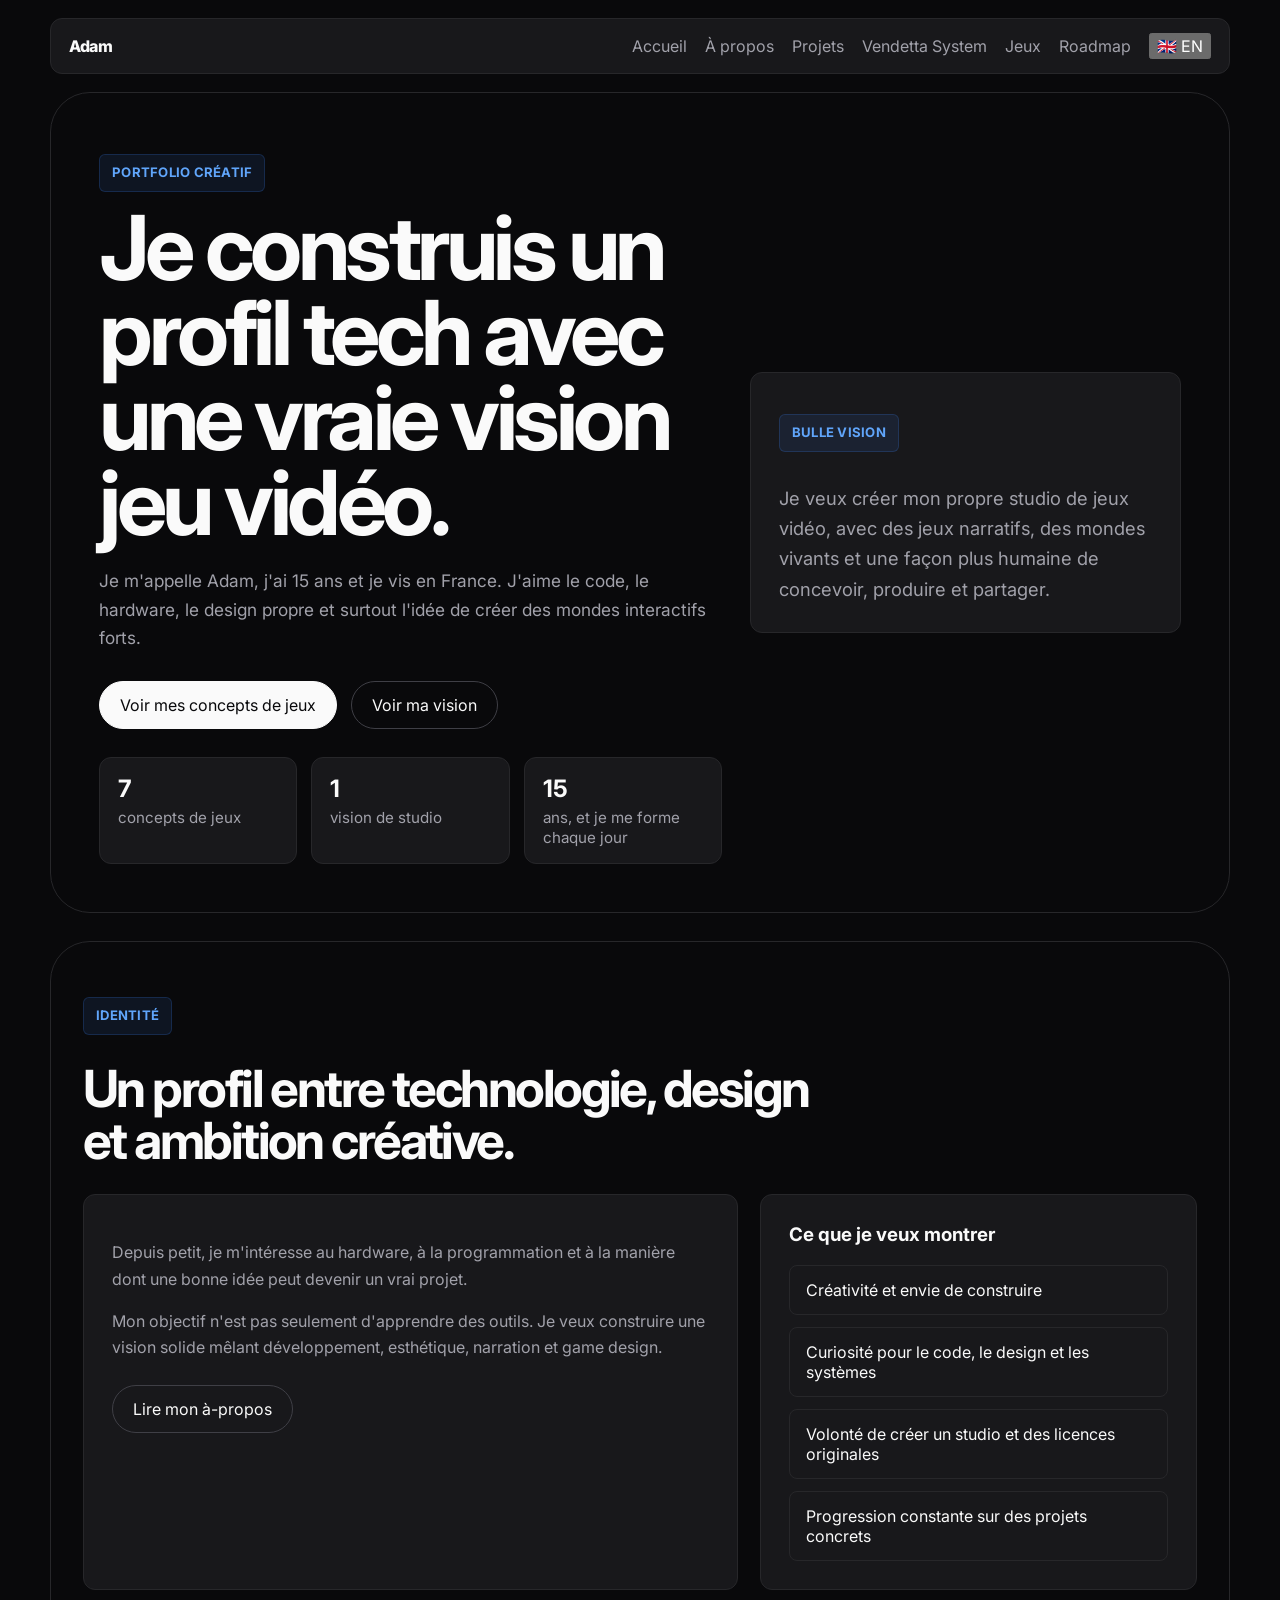
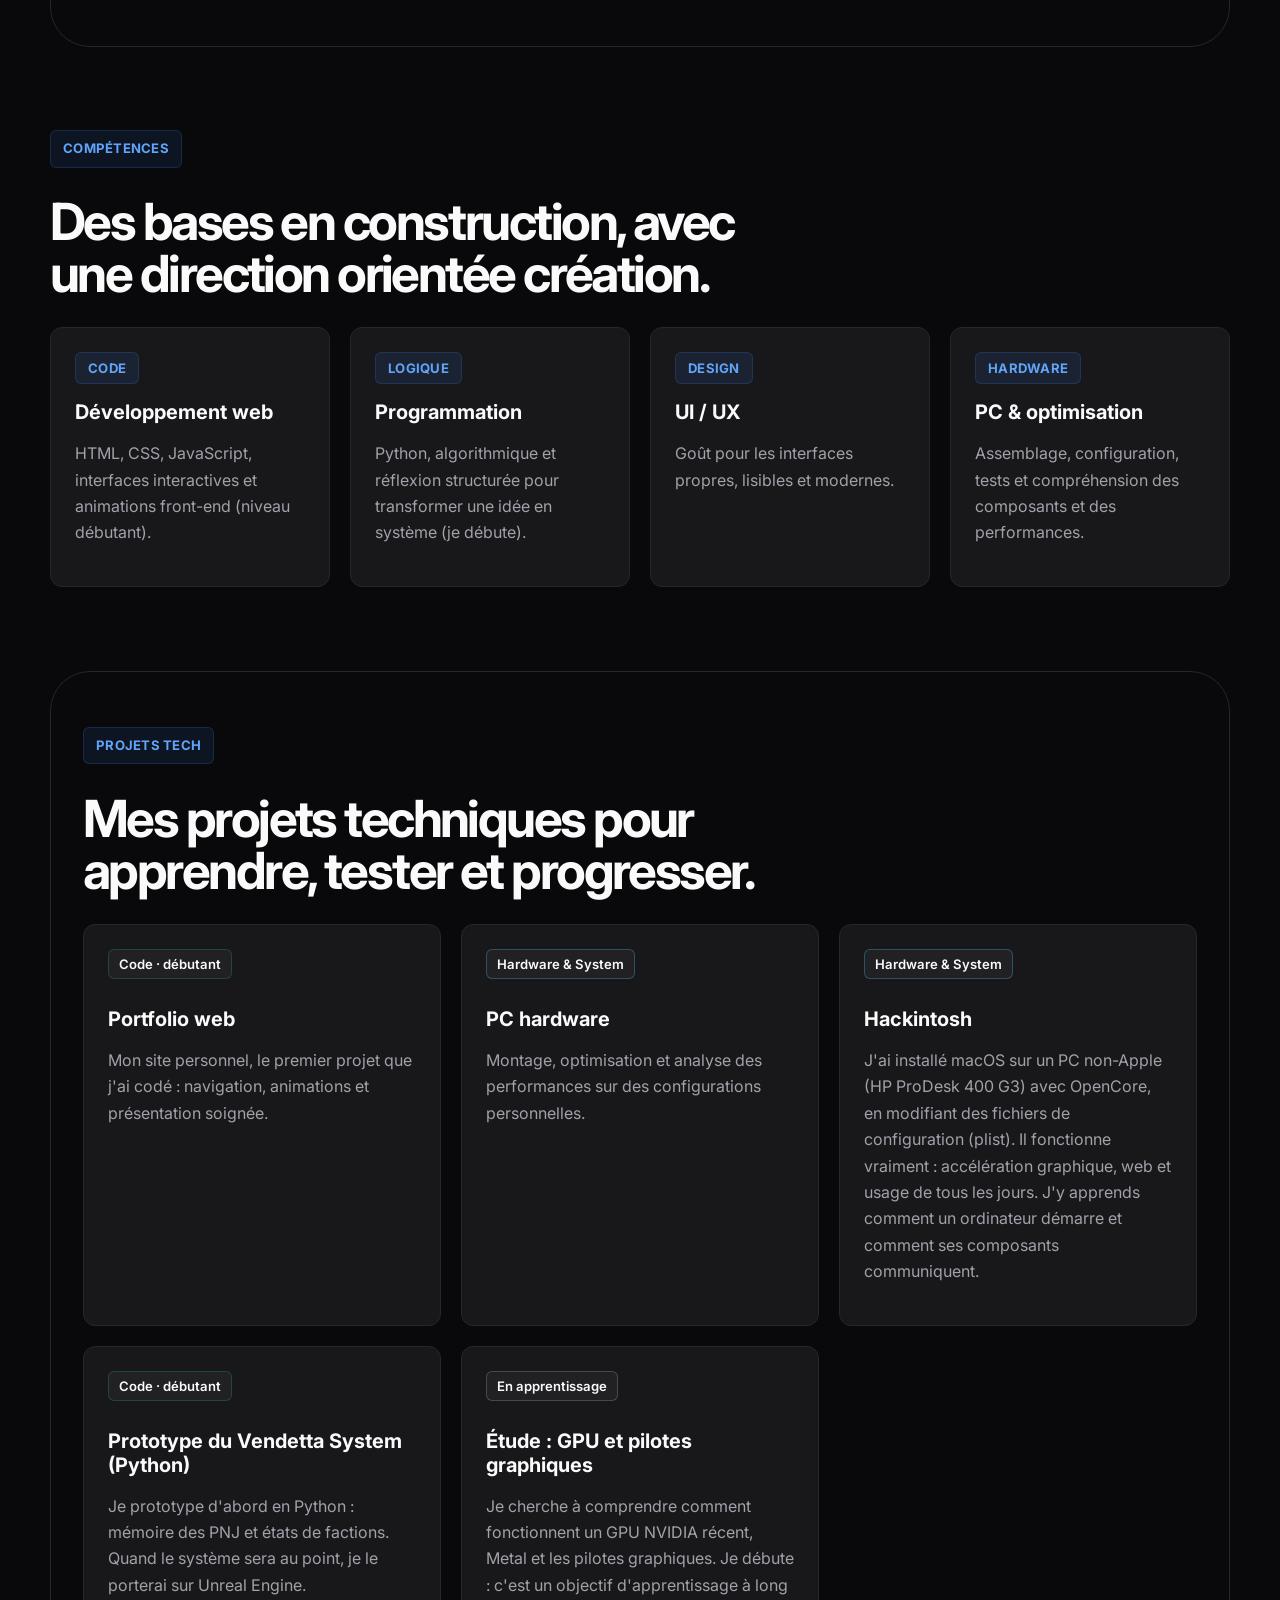
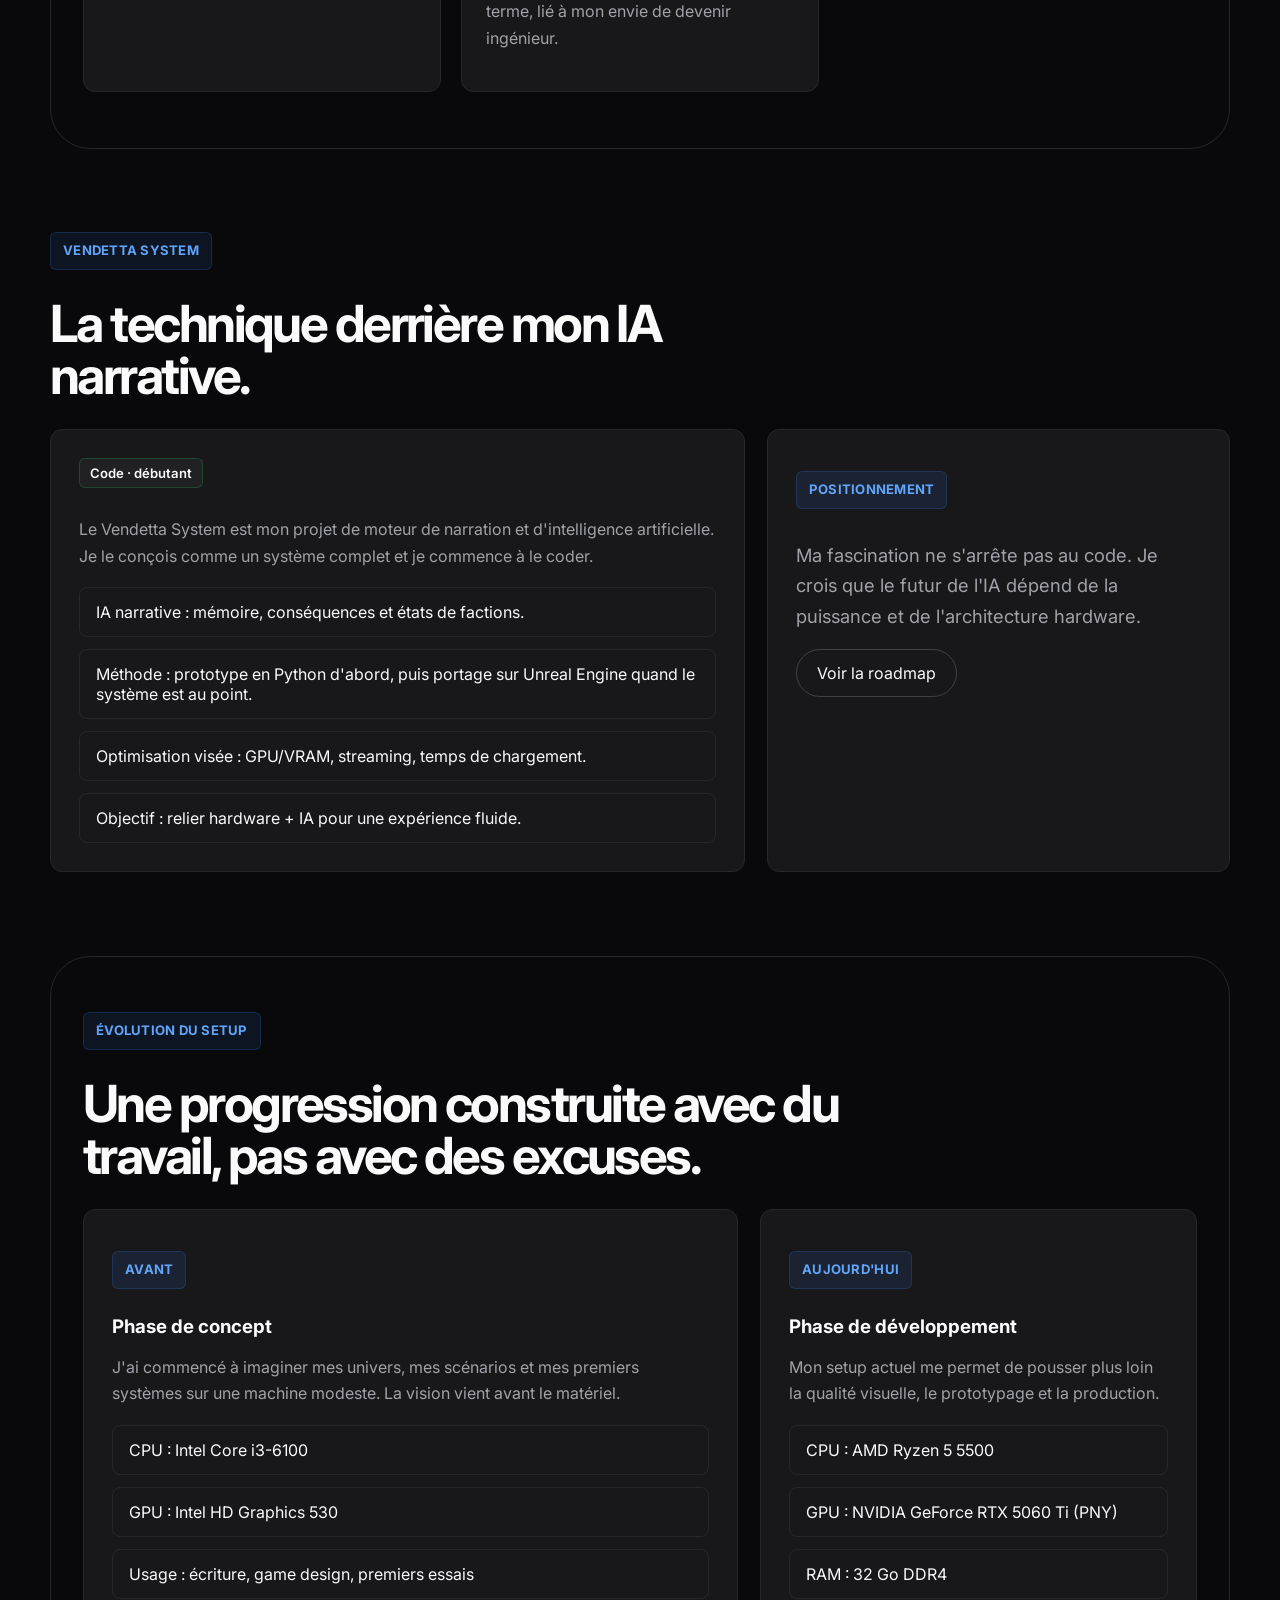
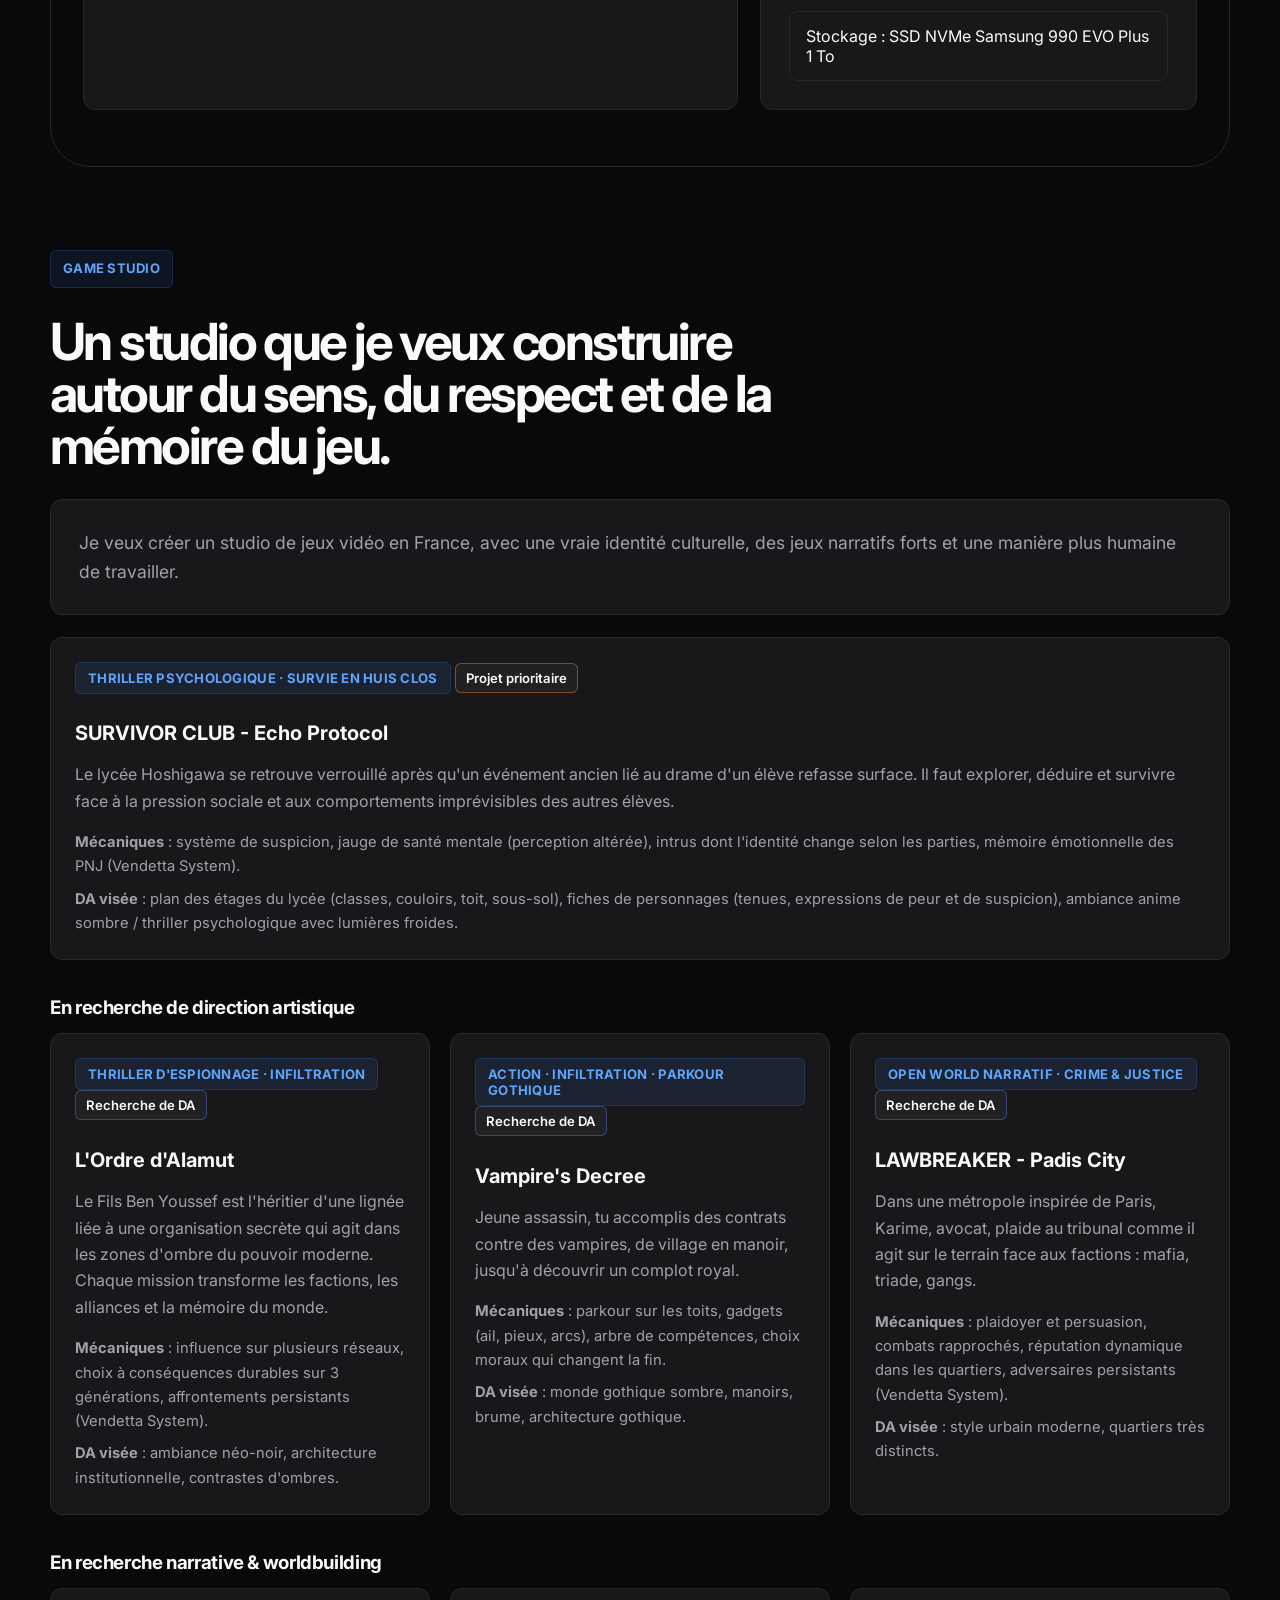
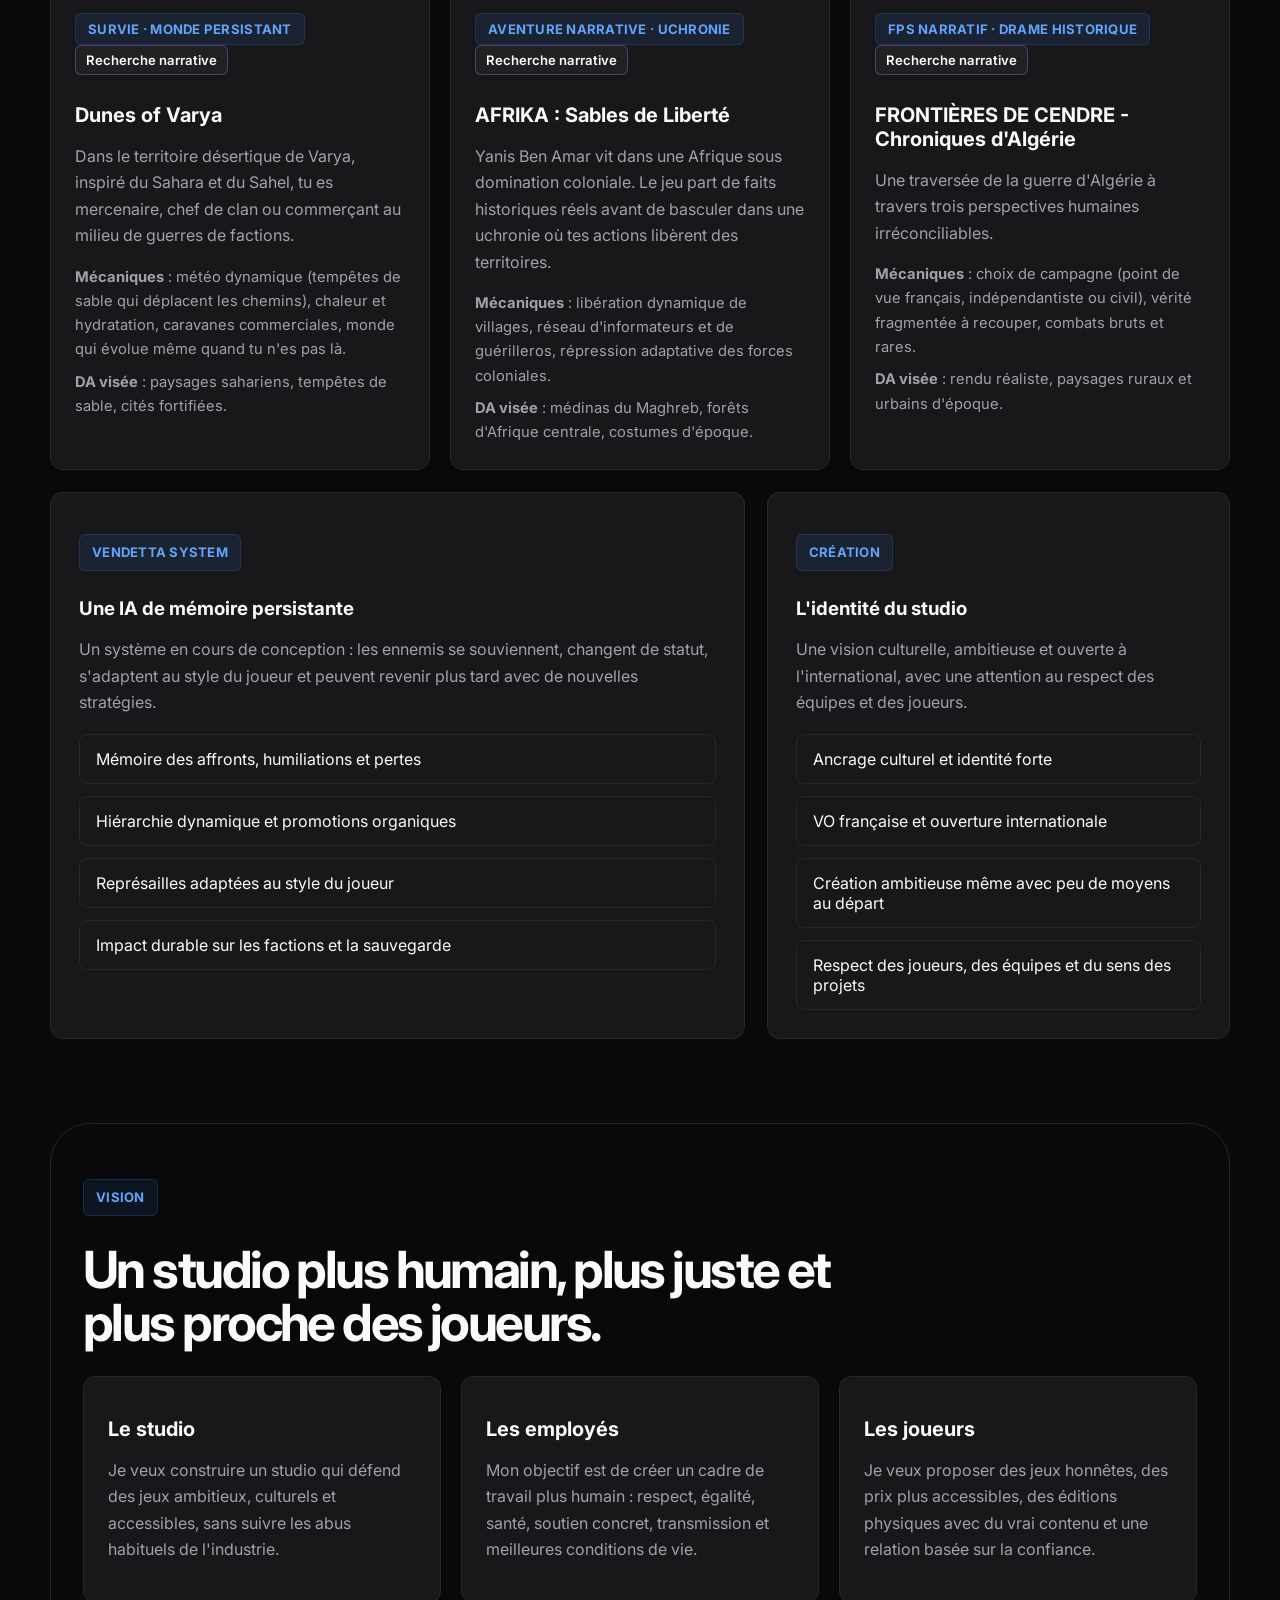
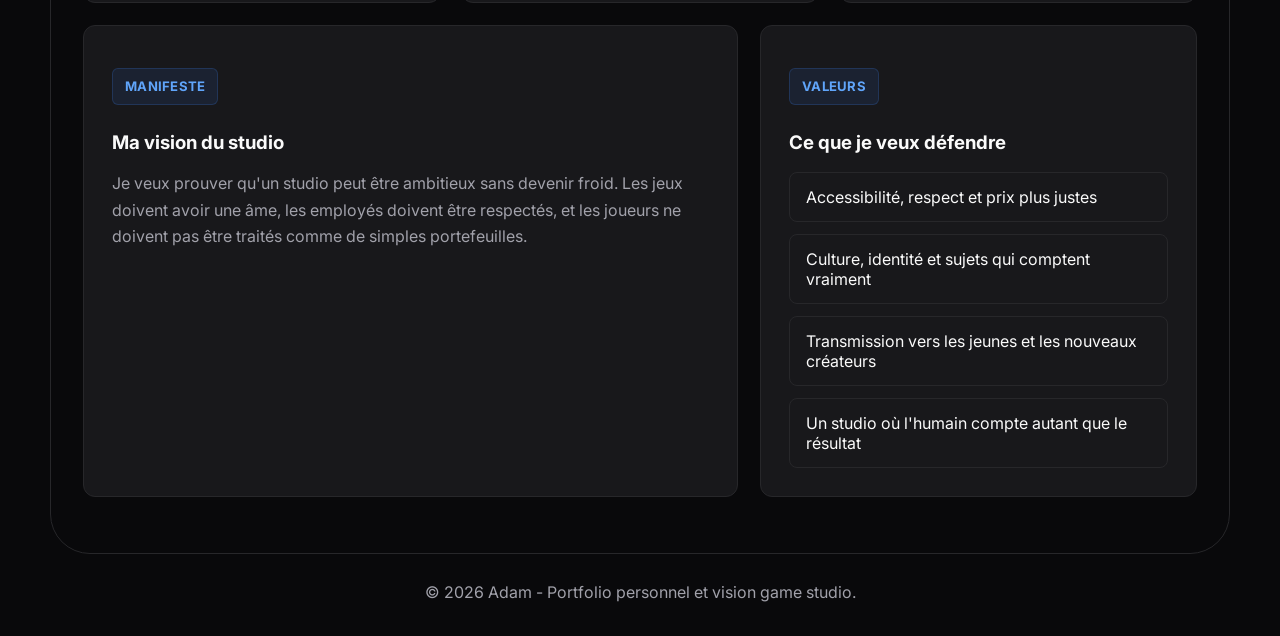
==== commit 26aab5ea: "Sortie de la version 9" ====
--- a/index.html
+++ b/index.html
@@ -15,7 +15,14 @@
   <meta property="og:description" content="Portfolio d&#x27;Adam, 15 ans, France : projets tech, concepts de jeux, Vendetta System et roadmap 2025-2030." data-i18n="meta.description" data-i18n-attr="content">
   <meta name="twitter:card" content="summary">
 
-  <link rel="icon" href="assets/favicon.svg" type="image/svg+xml">
+  <!-- Favicons -->
+  <link rel="icon" type="image/x-icon" href="assets/favicon.ico">
+  <link rel="icon" type="image/png" sizes="16x16" href="assets/favicon-16x16.png">
+  <link rel="icon" type="image/png" sizes="32x32" href="assets/favicon-32x32.png">
+  <link rel="icon" type="image/svg+xml" href="assets/favicon.svg">
+  <link rel="apple-touch-icon" sizes="180x180" href="assets/apple-touch-icon.png">
+  <link rel="manifest" href="assets/site.webmanifest">
+
   <link rel="preconnect" href="https://fonts.googleapis.com">
   <link rel="preconnect" href="https://fonts.gstatic.com" crossorigin>
   <link href="https://fonts.googleapis.com/css2?family=Inter:wght@400;500;600;700;800&display=swap" rel="stylesheet">
@@ -32,6 +39,7 @@
       <a class="brand" href="#home">Adam</a>
       <ul class="nav-links">
         <li><a href="#home" data-i18n="nav.home">Accueil</a></li>
+        <li><a href="about.html" data-i18n="nav.about">À propos</a></li>
         <li><a href="#tech-projects" data-i18n="nav.projects">Projets</a></li>
         <li><a href="#vendetta-system" data-i18n="nav.vendetta">Vendetta System</a></li>
         <li><a href="#game-studio" data-i18n="nav.games">Jeux</a></li>
@@ -91,6 +99,7 @@
         <article class="glass-card">
           <p data-i18n="identity.text_1">Depuis petit, je m'intéresse au hardware, à la programmation et à la manière dont une bonne idée peut devenir un vrai projet.</p>
           <p data-i18n="identity.text_2">Mon objectif n'est pas seulement d'apprendre des outils. Je veux construire une vision solide mêlant développement, esthétique, narration et game design.</p>
+          <a class="button secondary about-cta" href="about.html" data-i18n="identity.cta">Lire mon à-propos</a>
         </article>
 
         <article class="traits-card">
--- a/style.css
+++ b/style.css
@@ -1140,3 +1140,132 @@
     display: none;
   }
 }
+
+
+/* ===== Page À propos ===== */
+.about-main {
+  width: min(1180px, calc(100% - 32px));
+  margin: 0 auto;
+  position: relative;
+  z-index: 1;
+}
+
+.about-top {
+  padding: 64px 0 40px;
+}
+
+.about-top h1 {
+  margin: 14px 0 0;
+  max-width: 20ch;
+  font-size: clamp(2.3rem, 5.5vw, 4.4rem);
+  line-height: 1;
+  letter-spacing: -0.05em;
+  font-family: "Plus Jakarta Sans", "Inter", sans-serif;
+}
+
+.about-summary {
+  max-width: 64ch;
+  margin: 24px 0 0;
+  font-size: 1.15rem;
+  line-height: 1.65;
+  color: var(--muted);
+}
+
+.about-facts {
+  display: grid;
+  grid-template-columns: repeat(4, minmax(0, 1fr));
+  gap: 14px;
+  margin-top: 36px;
+}
+
+.about-facts .metric-card strong {
+  display: block;
+  font-size: 1.15rem;
+  line-height: 1.25;
+}
+
+.about-facts .metric-card span {
+  display: block;
+  margin-top: 6px;
+  font-size: 0.9rem;
+}
+
+.about-blocks {
+  padding: 24px 0 64px;
+}
+
+.about-grid {
+  display: grid;
+  grid-template-columns: repeat(2, minmax(0, 1fr));
+  gap: 20px;
+  align-items: start;
+}
+
+.about-card {
+  padding: 30px;
+  min-height: 0;
+}
+
+.about-card.about-wide {
+  grid-column: 1 / -1;
+}
+
+.about-card h3 {
+  margin: 0 0 16px;
+  font-size: 1.4rem;
+}
+
+.about-card p {
+  margin: 0 0 14px;
+  max-width: 78ch;
+  font-size: 1rem;
+  line-height: 1.7;
+}
+
+.about-card p:last-child {
+  margin-bottom: 0;
+}
+
+.about-card strong {
+  color: var(--text);
+  font-weight: 600;
+}
+
+.about-closing {
+  margin-top: 40px;
+  padding: 8px 0 8px 28px;
+}
+
+.about-closing .panel-quote {
+  max-width: 60ch;
+  font-size: clamp(1.25rem, 2.2vw, 1.7rem);
+  line-height: 1.45;
+  color: var(--text);
+}
+
+.about-closing .button {
+  margin-top: 22px;
+}
+
+.about-cta {
+  margin-top: 8px;
+}
+
+.nav-links a[aria-current="page"] {
+  color: var(--text);
+}
+
+@media (max-width: 980px) {
+  .about-facts {
+    grid-template-columns: repeat(2, minmax(0, 1fr));
+  }
+  .about-grid {
+    grid-template-columns: 1fr;
+  }
+  .about-top {
+    padding: 40px 0 28px;
+  }
+  .about-card {
+    padding: 24px;
+  }
+}
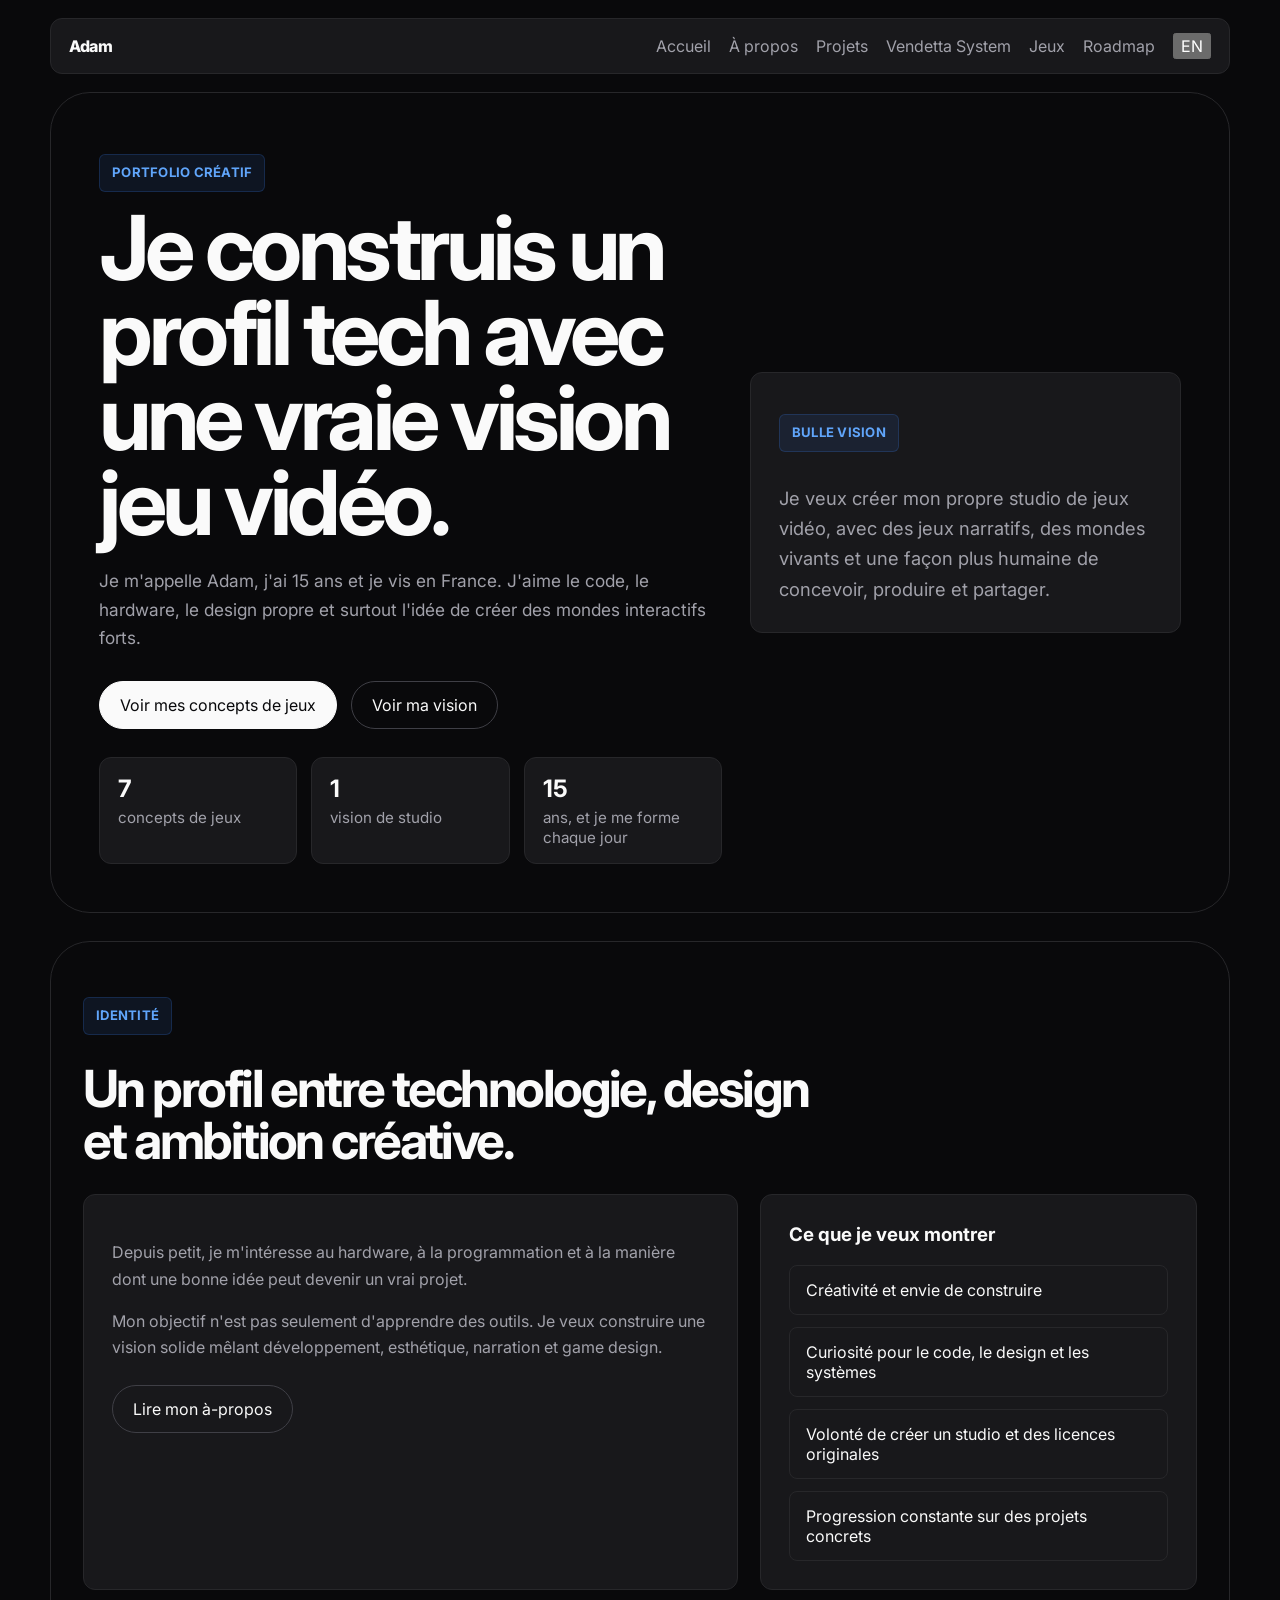
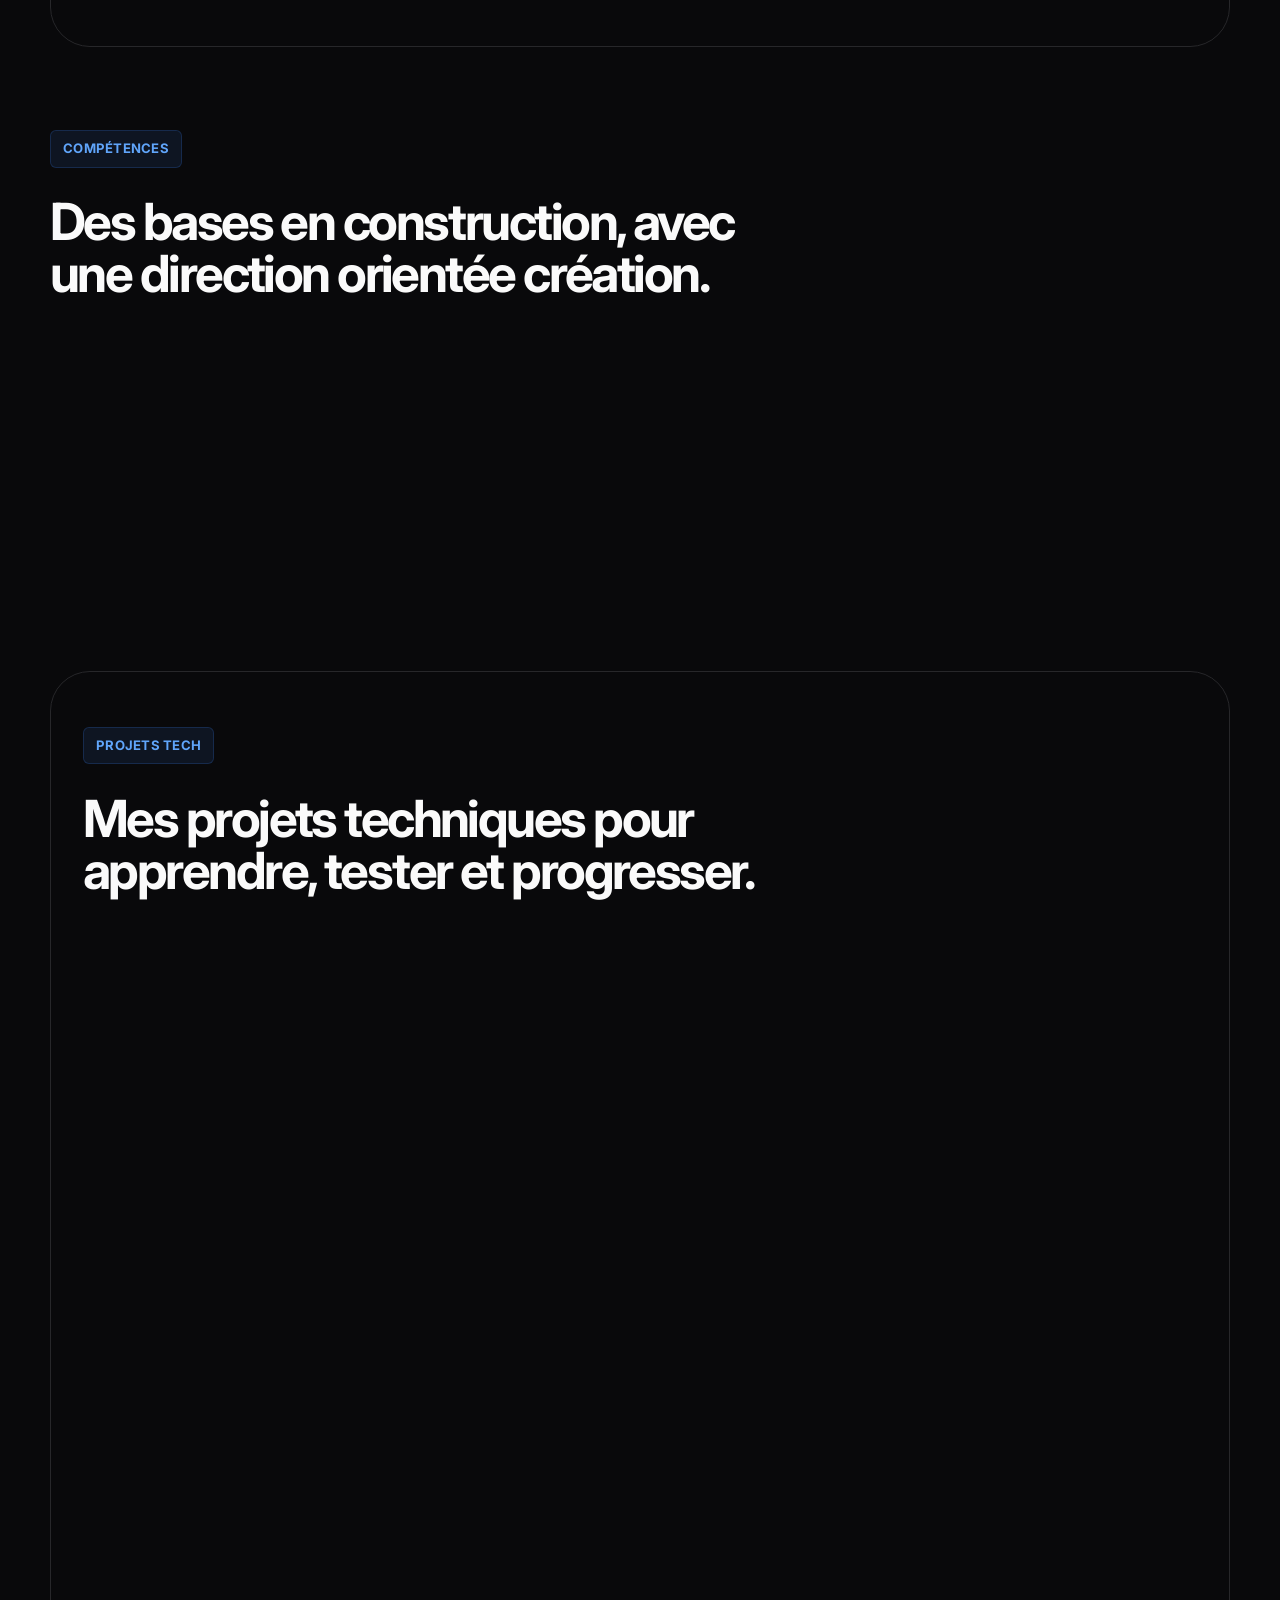
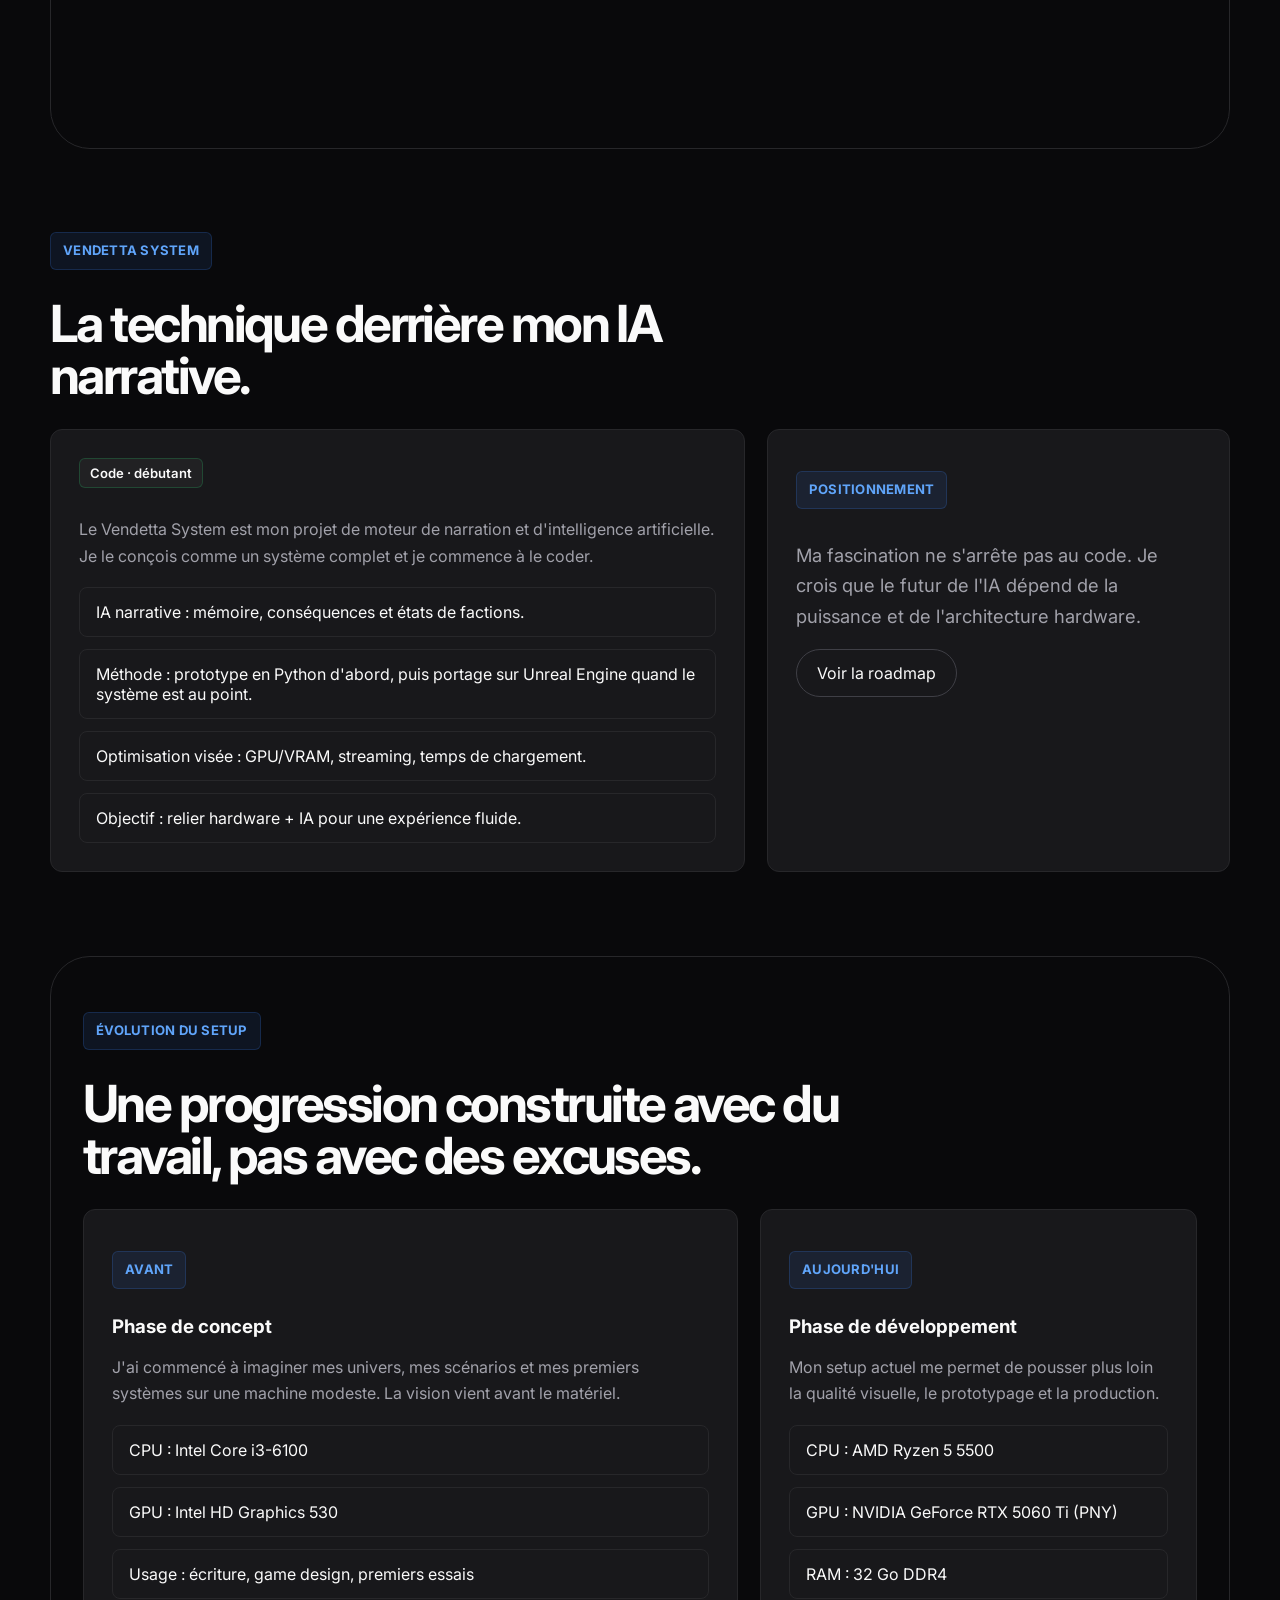
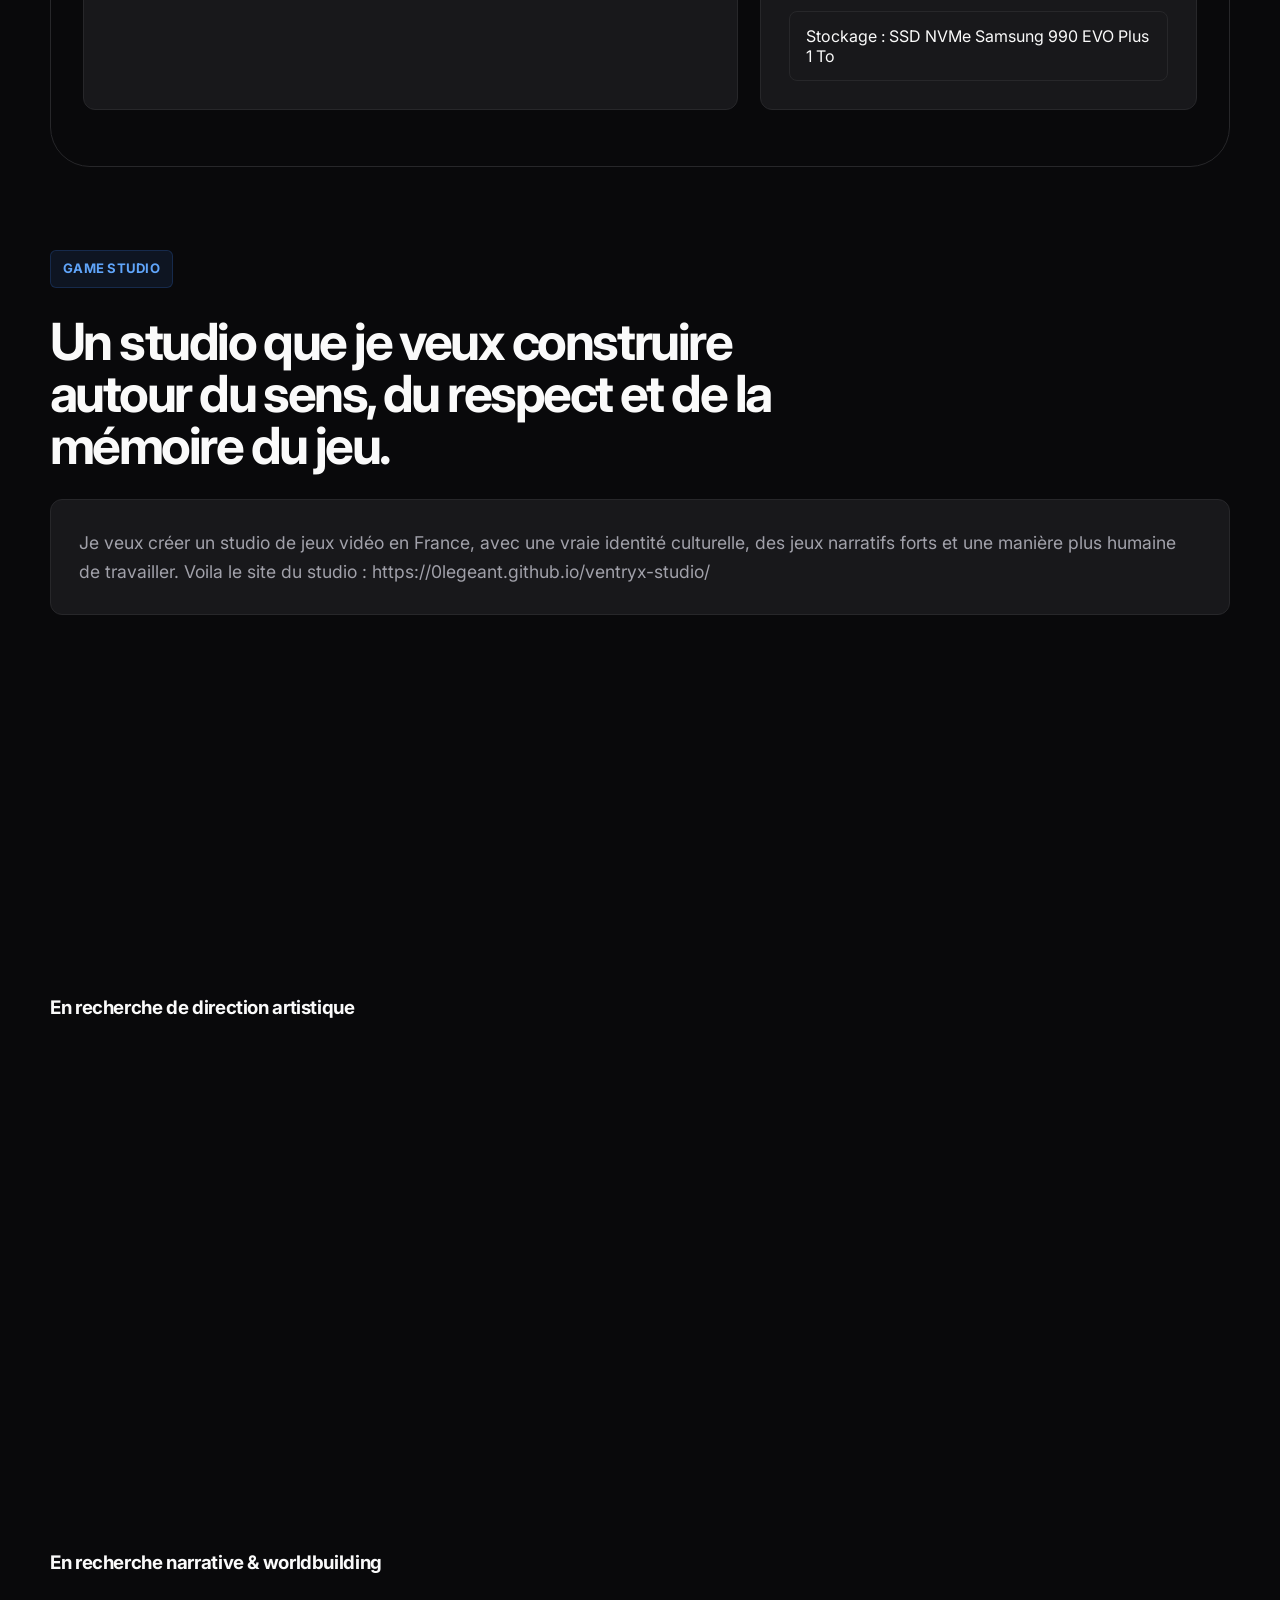
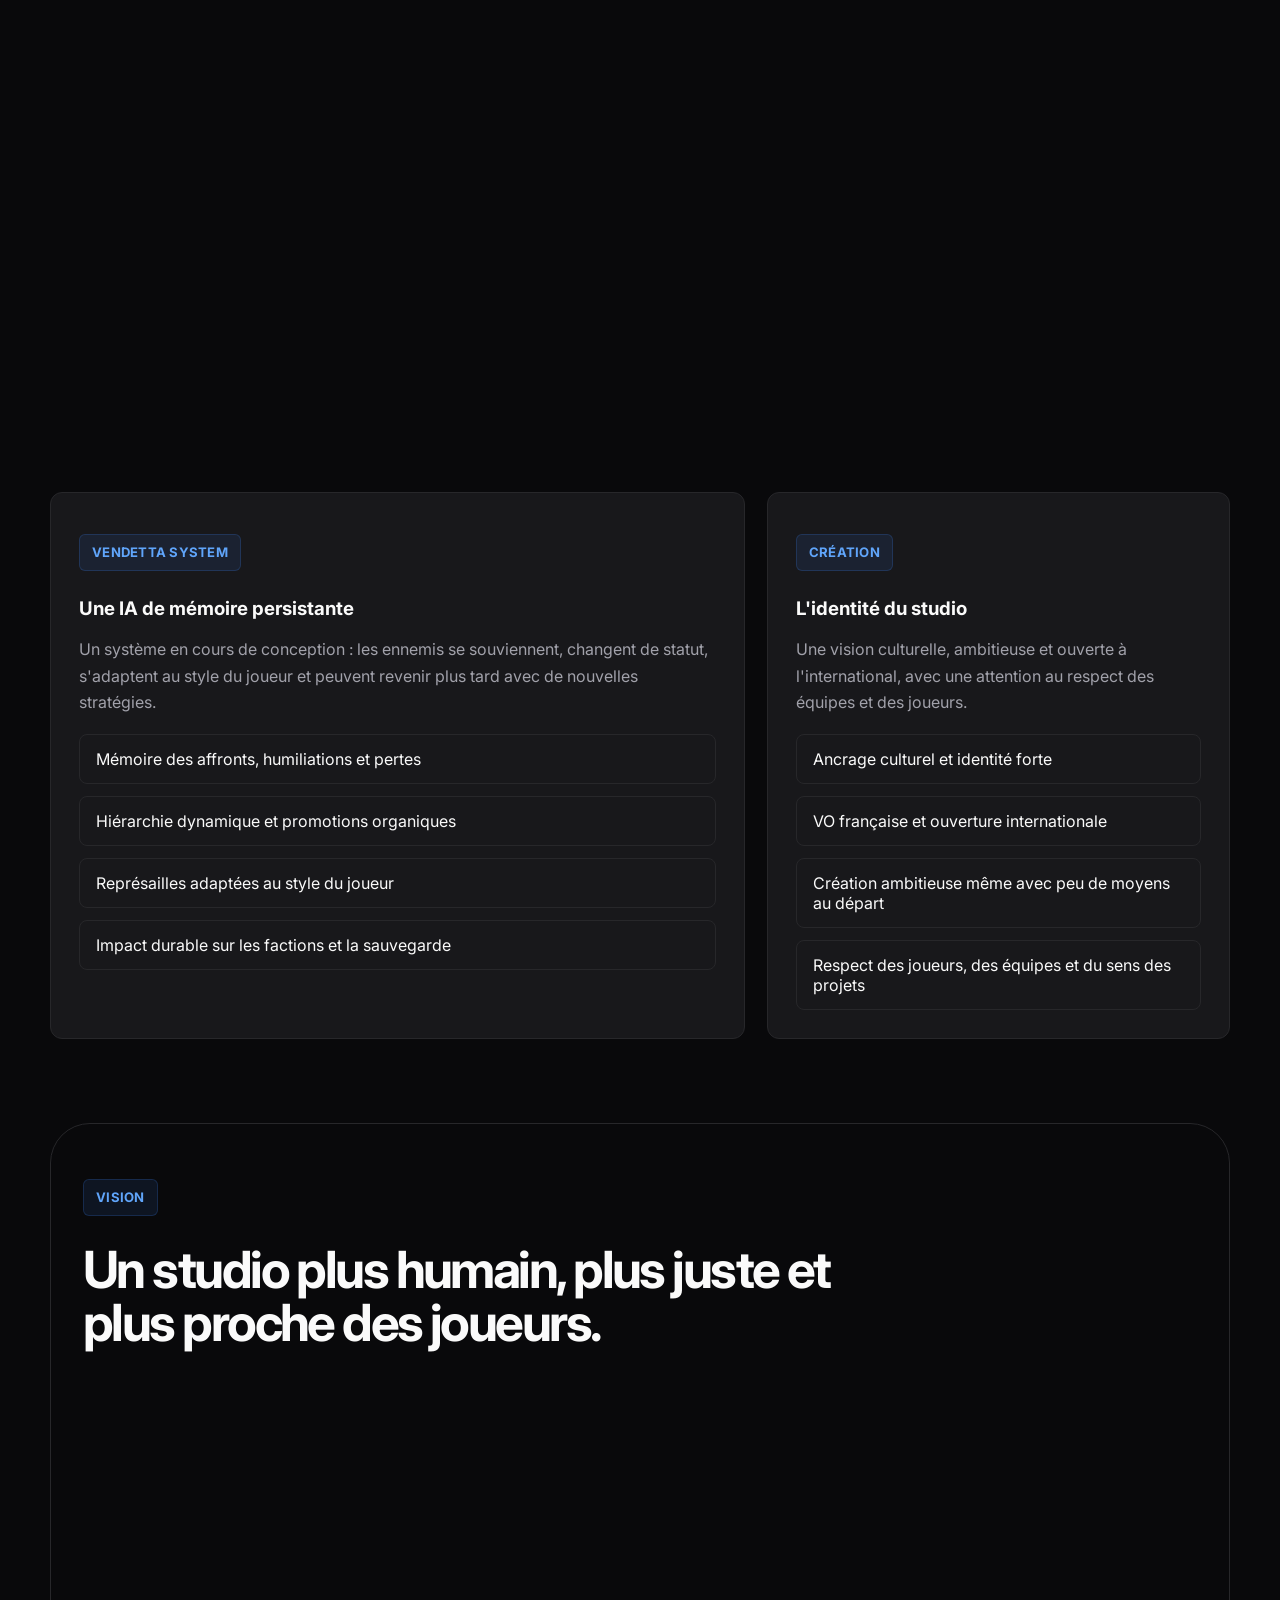
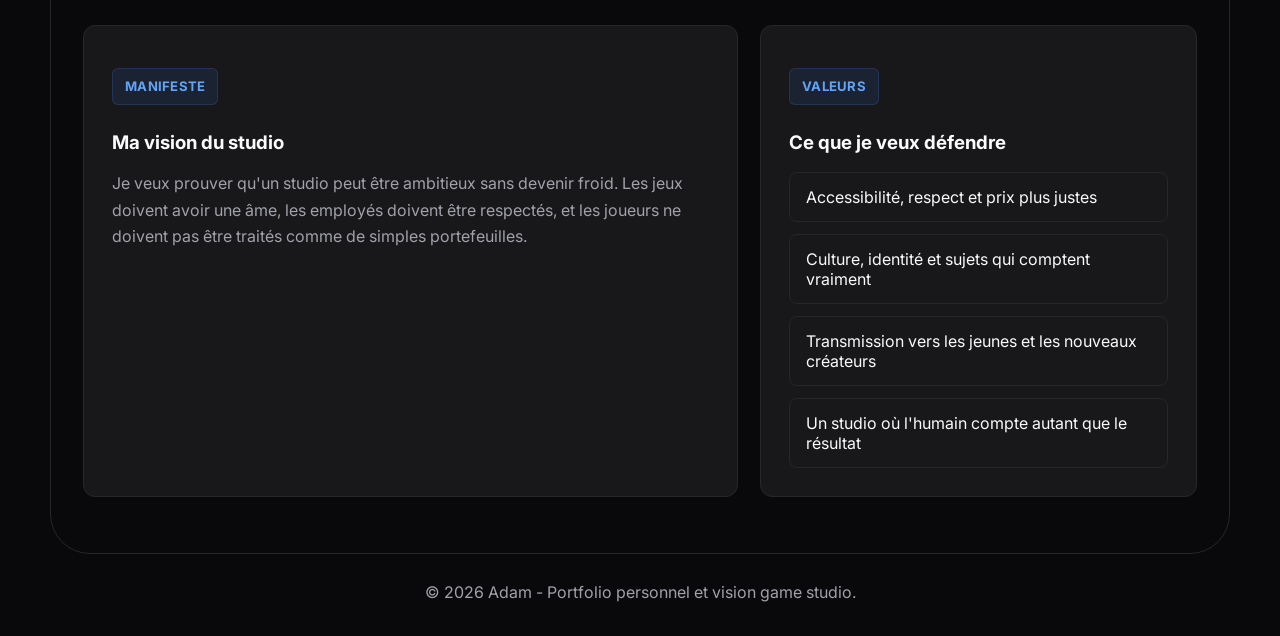
==== commit 052f906f: "release: v4.0.0 - Lancement V4 Ventryx Studio" ====
--- a/index.html
+++ b/index.html
@@ -260,9 +260,12 @@
         <h2 data-i18n="studio.title">Un studio que je veux construire autour du sens, du respect et de la mémoire du jeu.</h2>
       </div>
 
-      <div class="studio-banner glass-card">
-        <p class="studio-bubble" data-i18n="studio.bubble">Je veux créer un studio de jeux vidéo en France, avec une vraie identité culturelle, des jeux narratifs forts et une manière plus humaine de travailler.</p>
-      </div>
+     <div class="studio-banner glass-card">
+  <p class="studio-bubble" data-i18n="studio.bubble">
+    Je veux créer un studio de jeux vidéo en France, avec une vraie identité culturelle, des jeux narratifs forts et une manière plus humaine de travailler. 
+    Voila le site du studio : <a href="https://0legeant.github.io/ventryx-studio/" target="_blank">https://0legeant.github.io/ventryx-studio/</a>
+  </p>
+</div>
 
       <div class="cards cards-featured">
         <article class="card project-card reveal featured-project">
